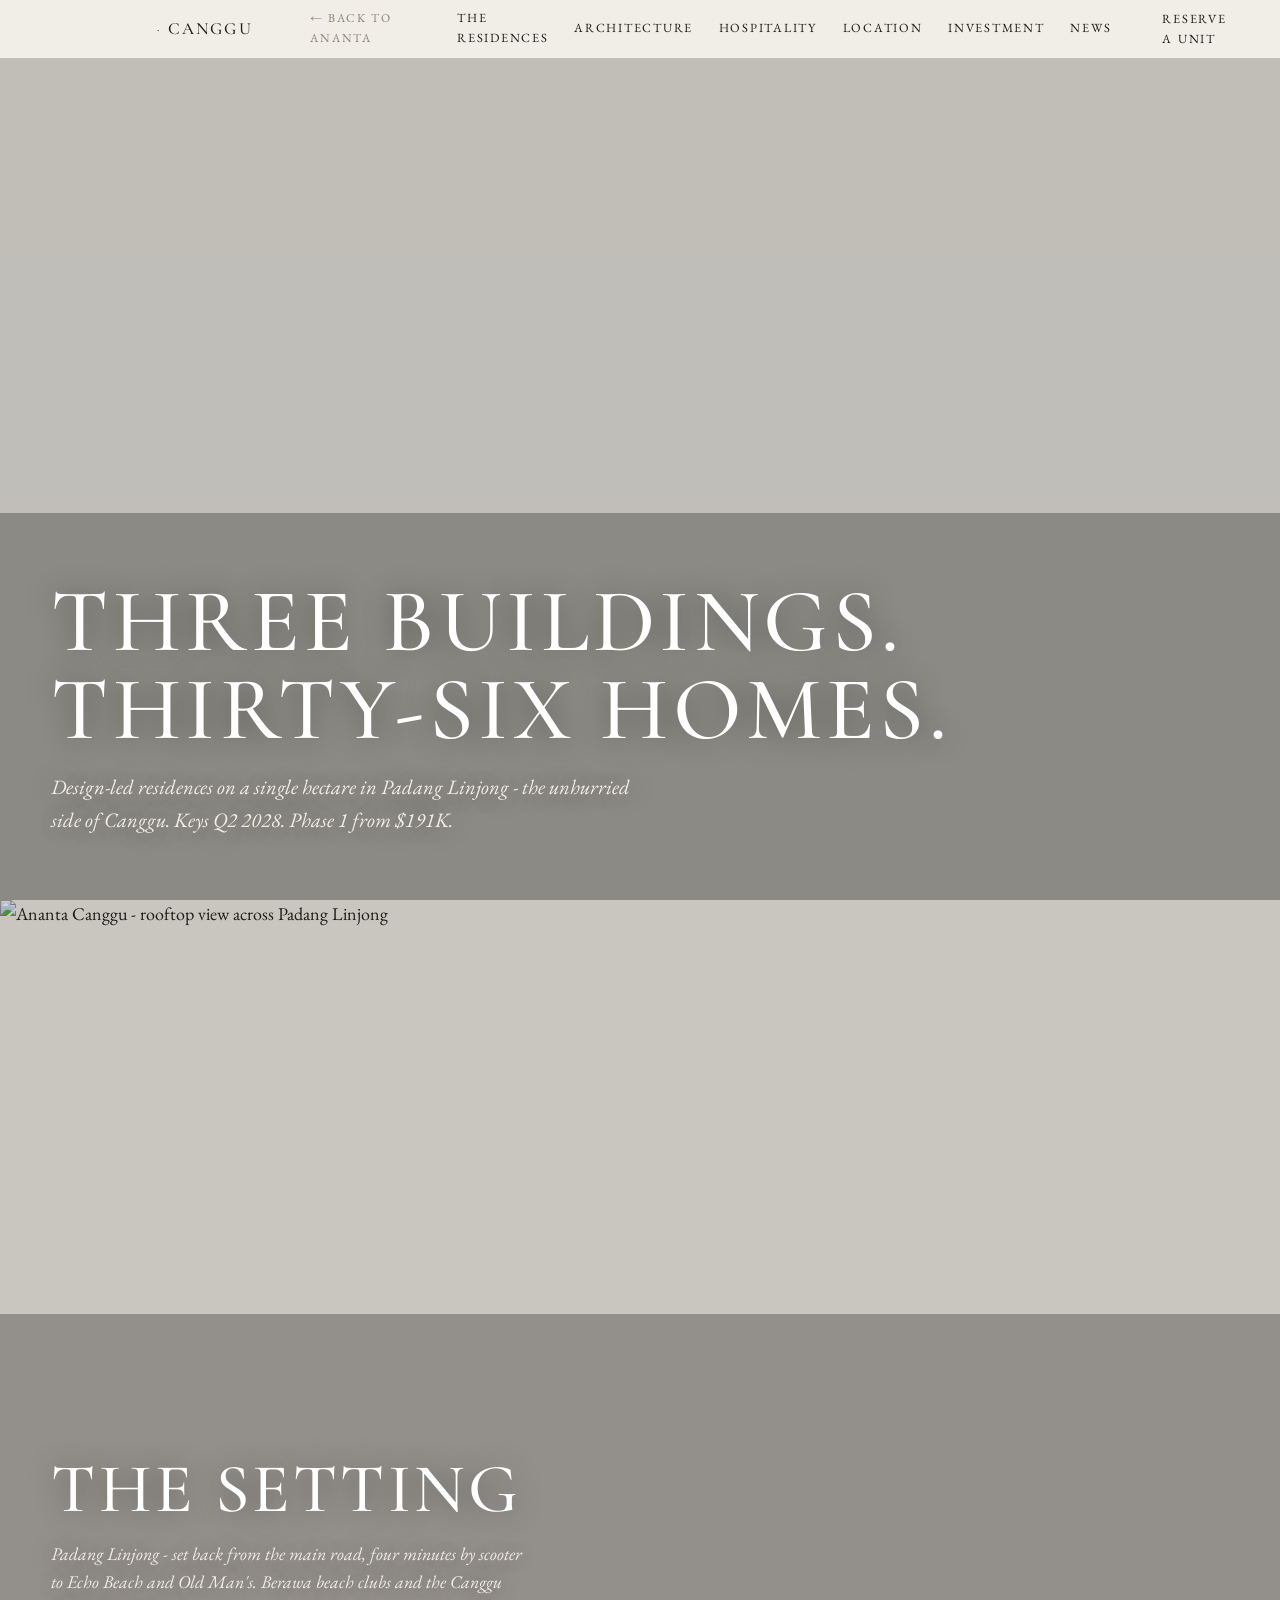
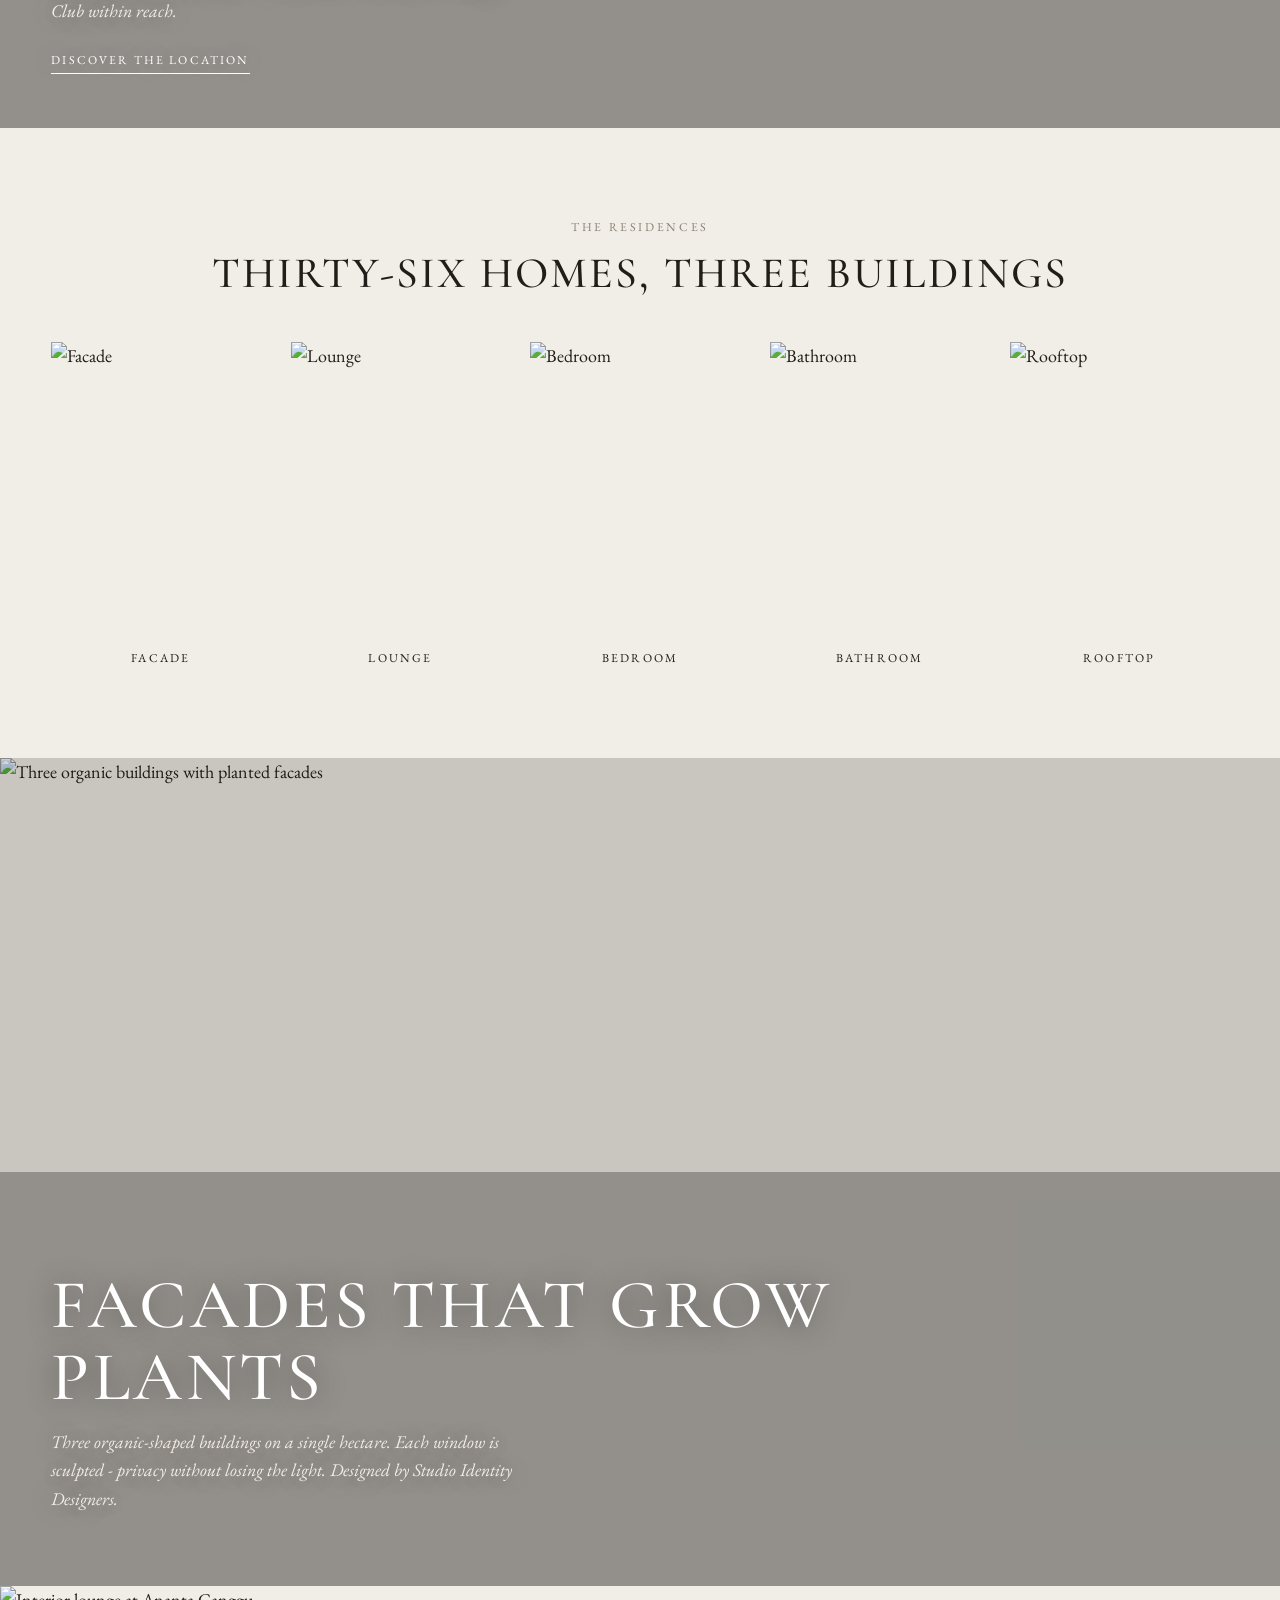
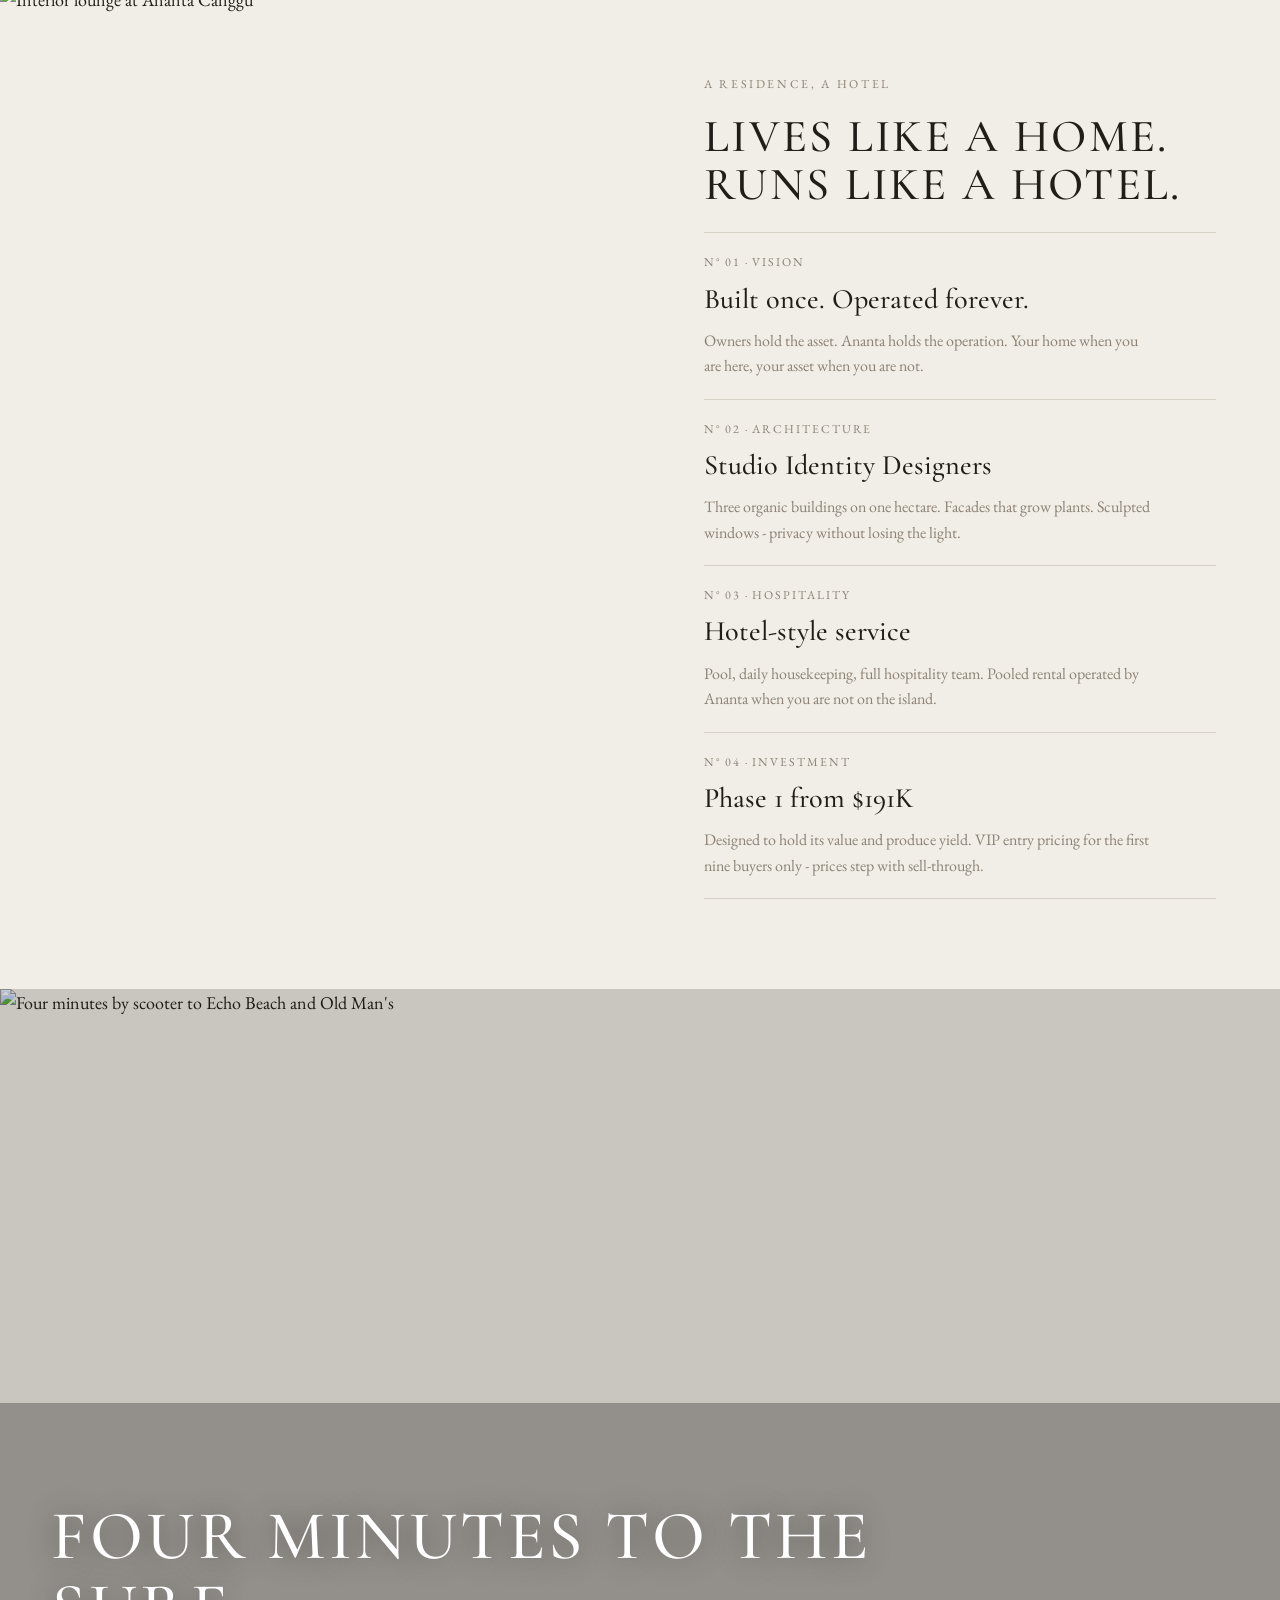
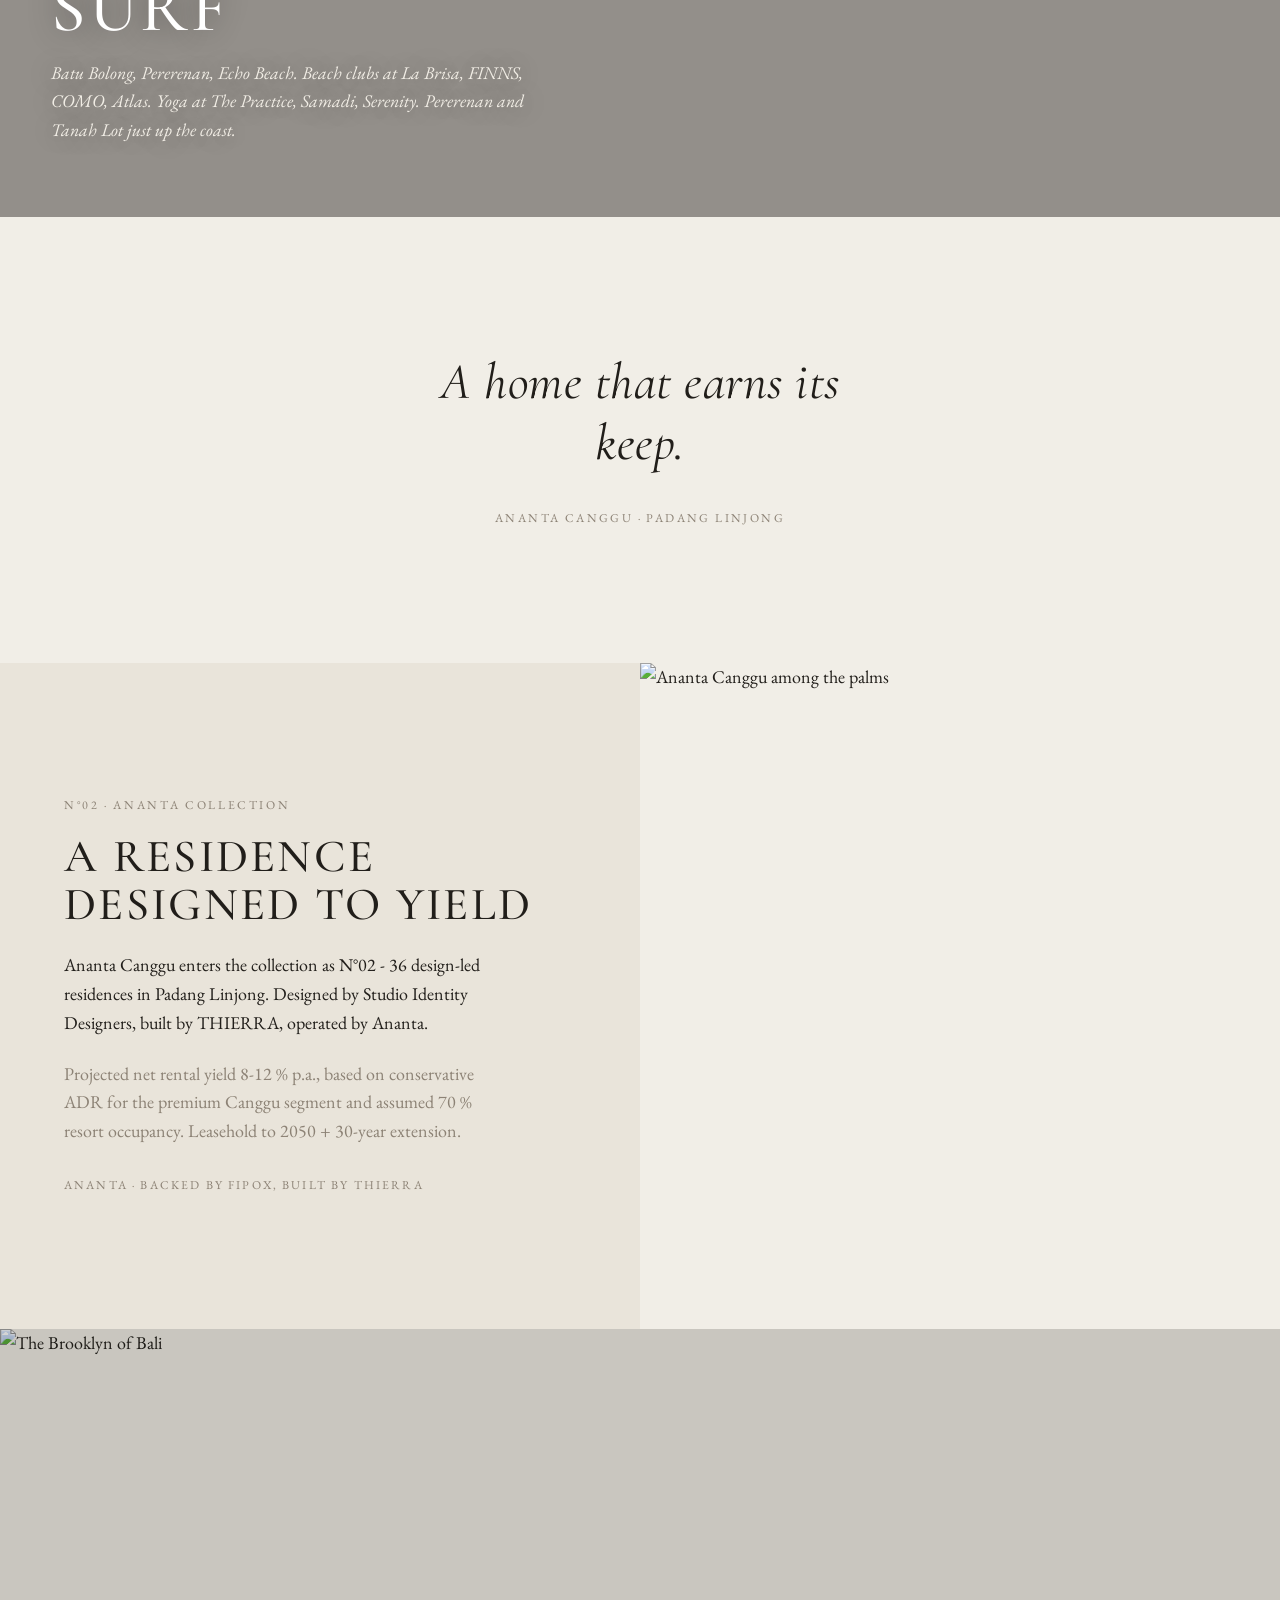
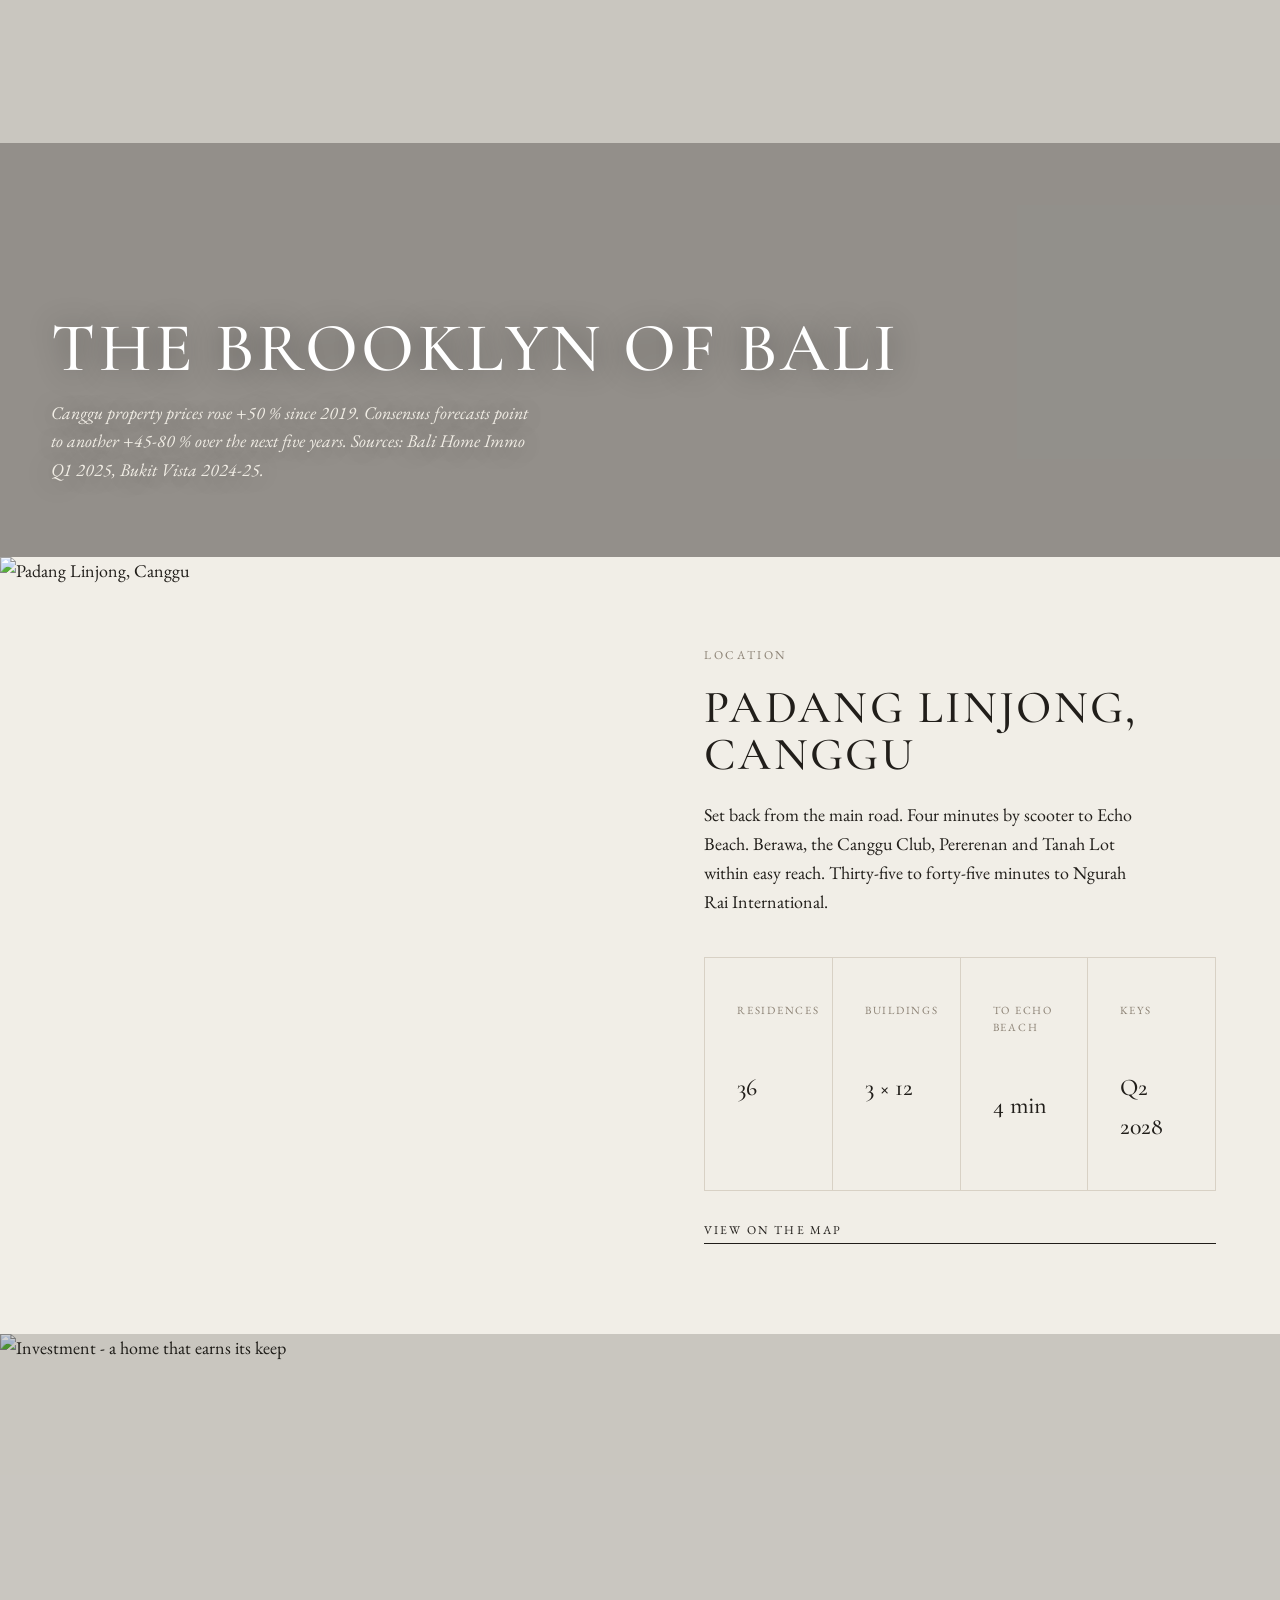
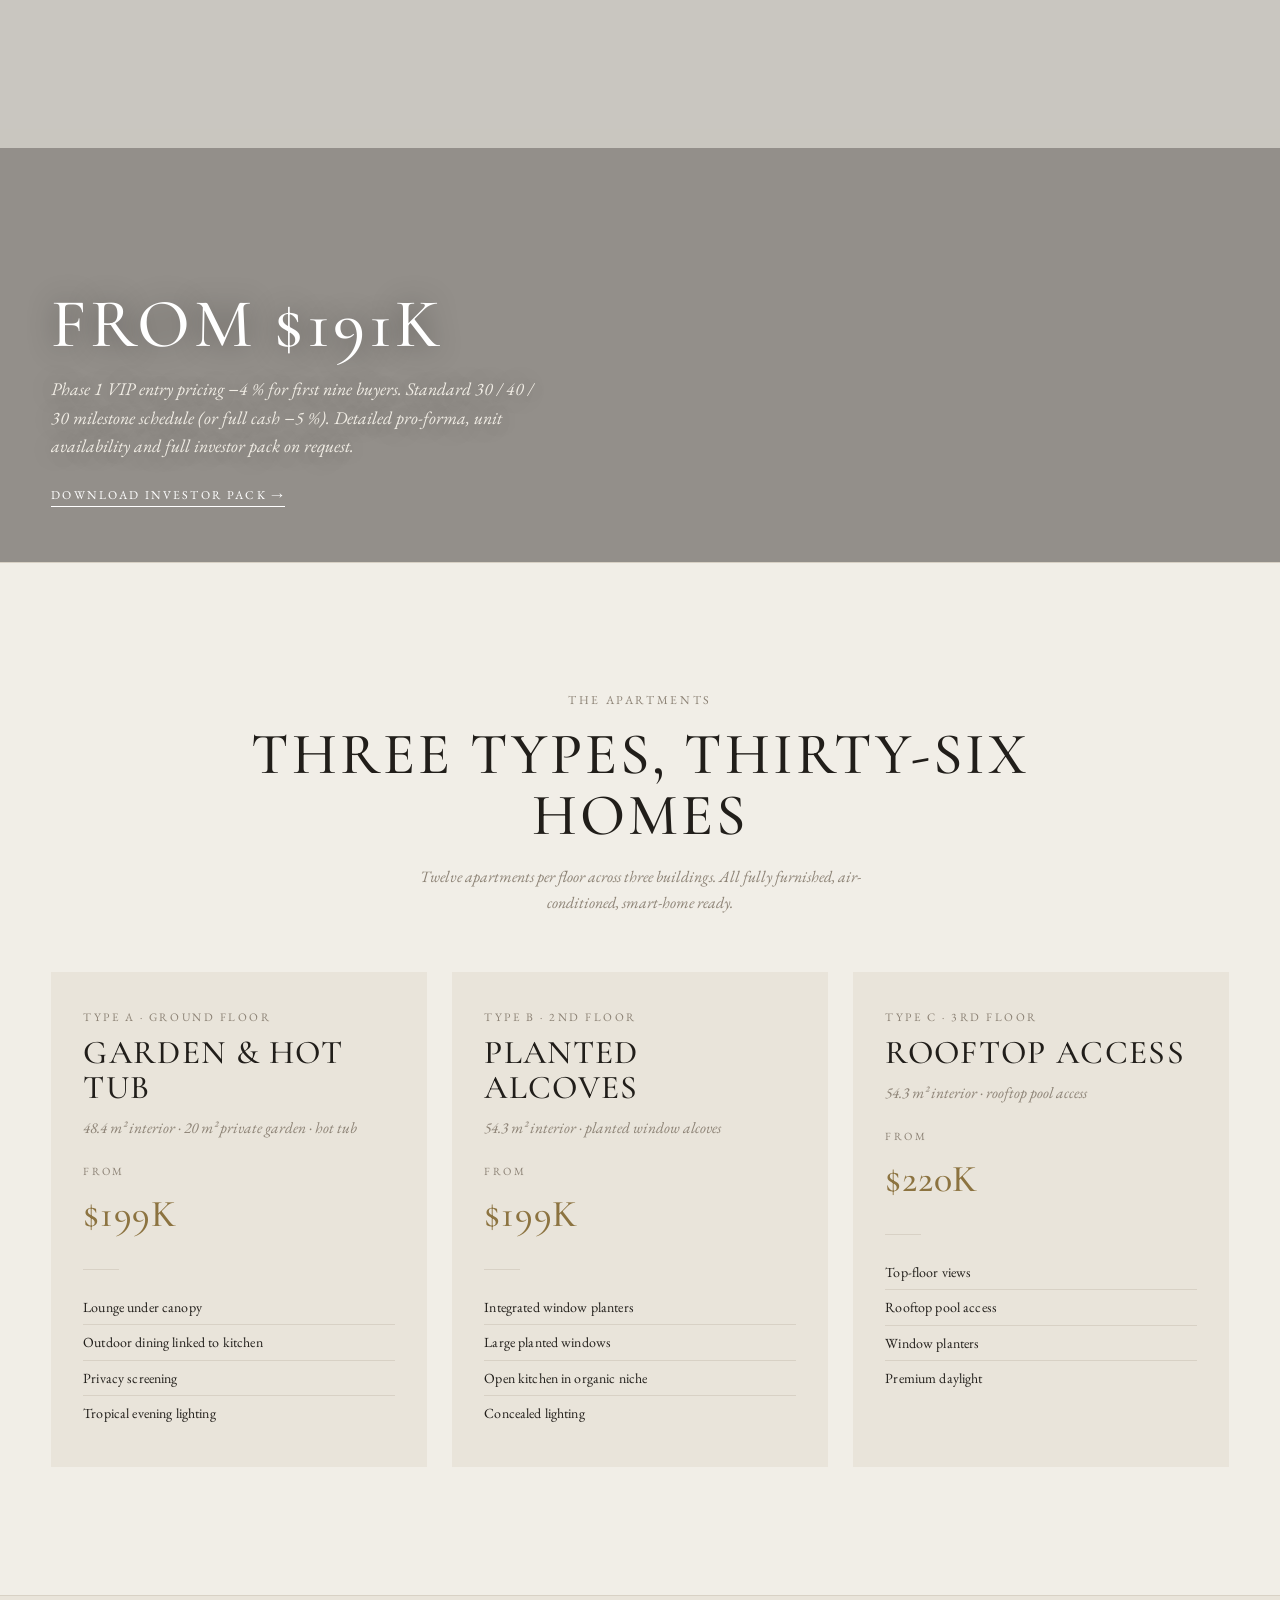
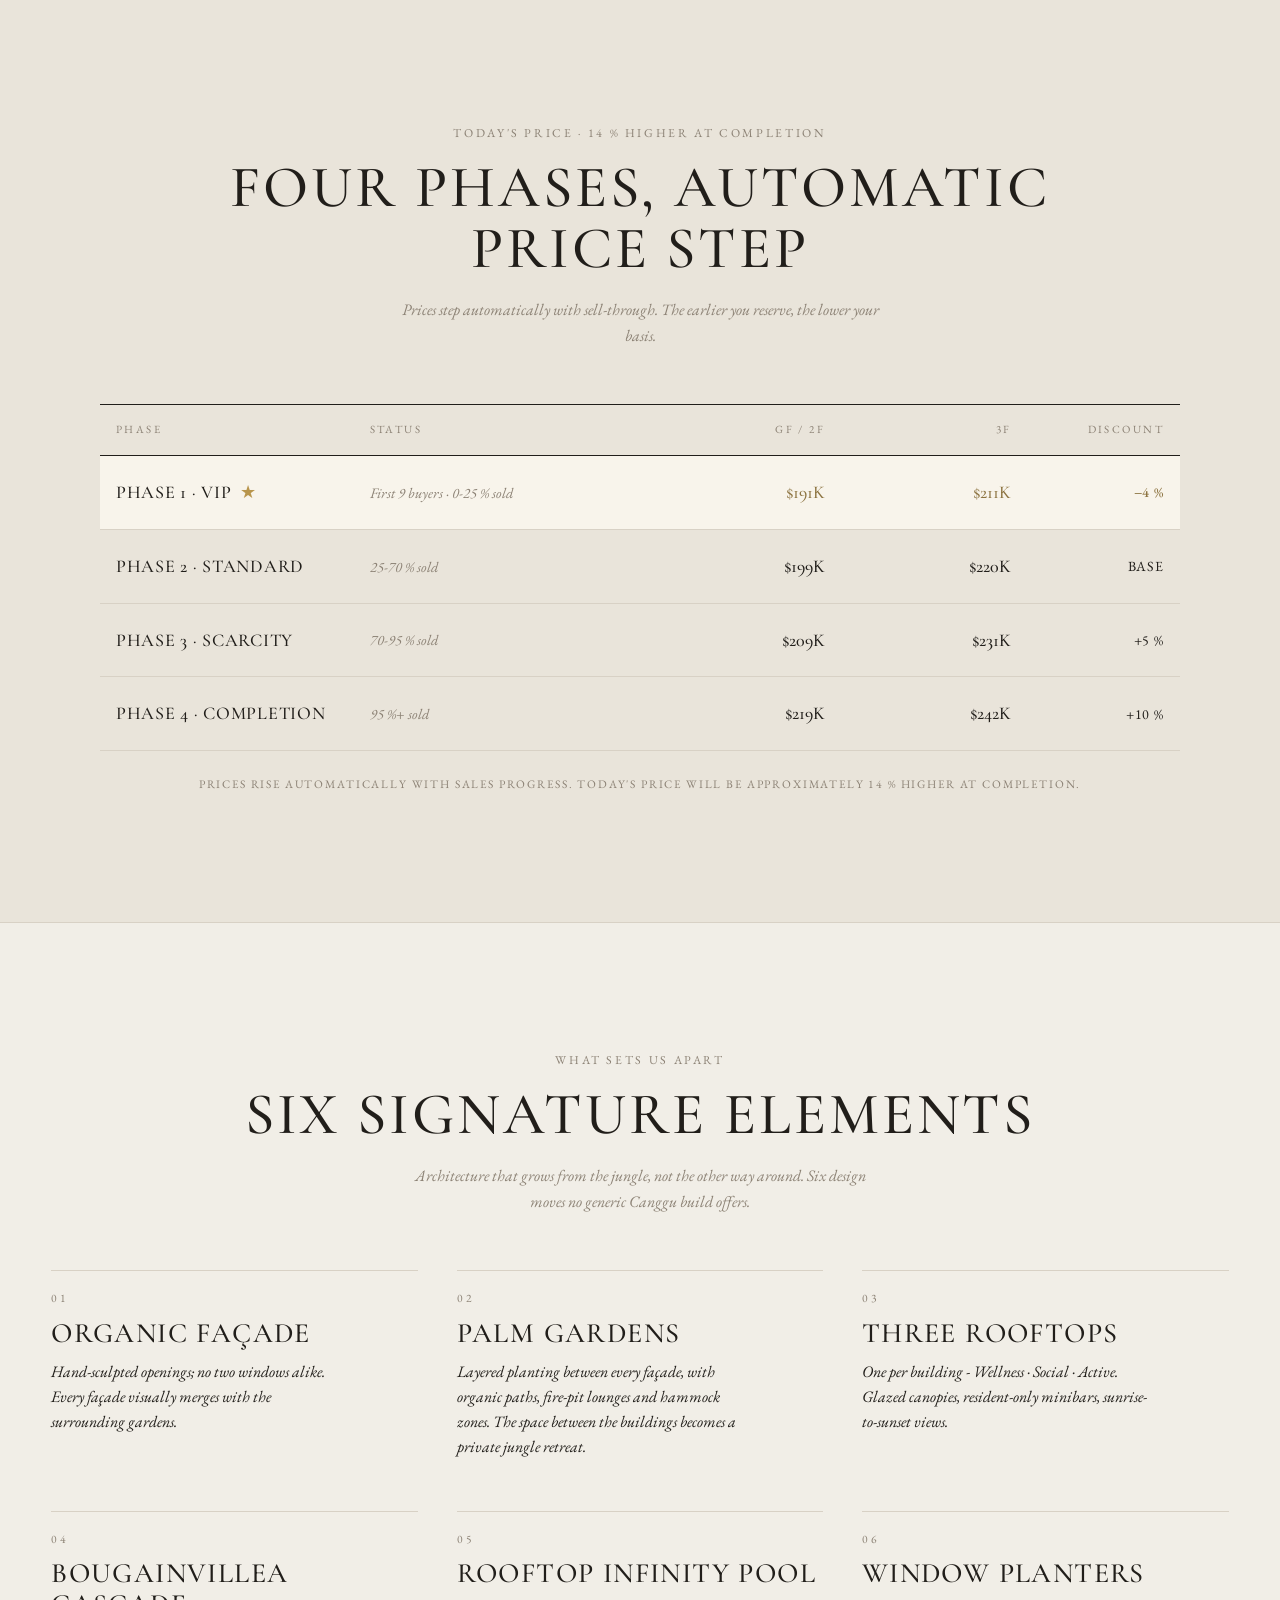
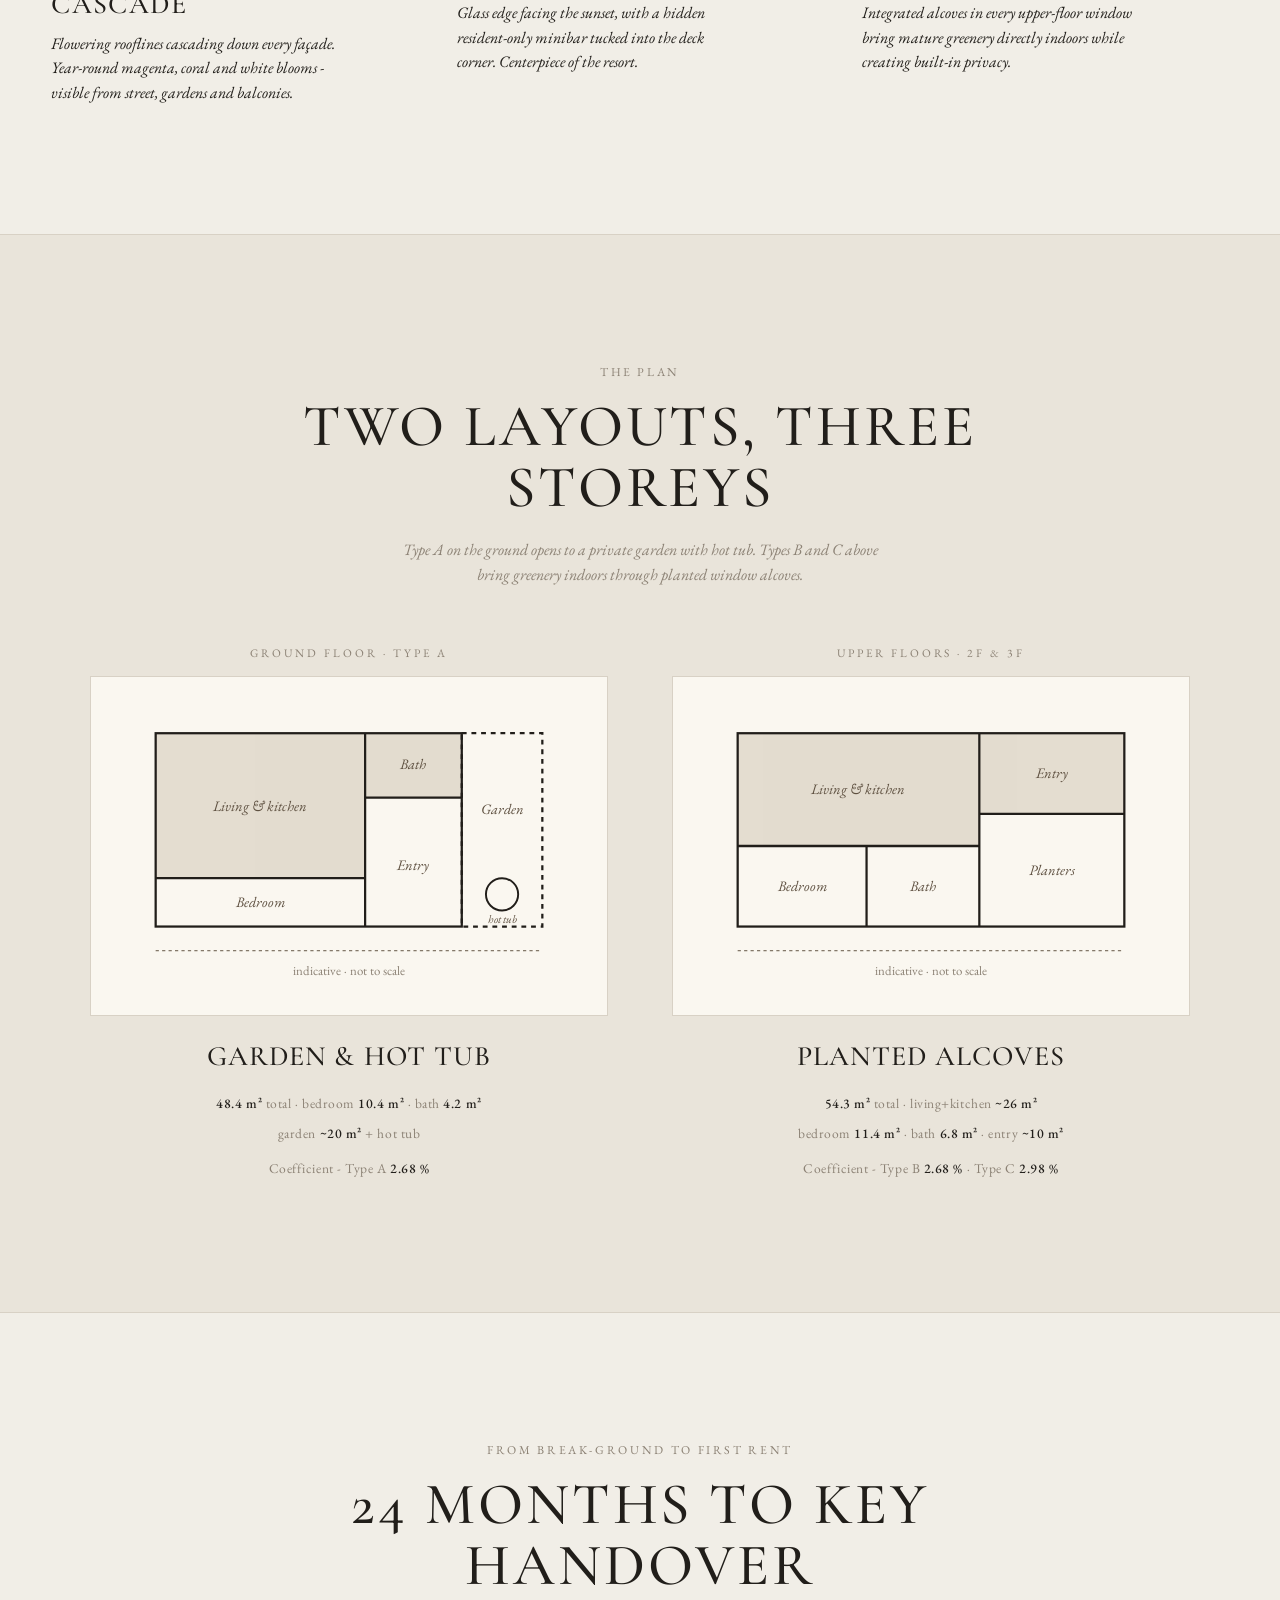
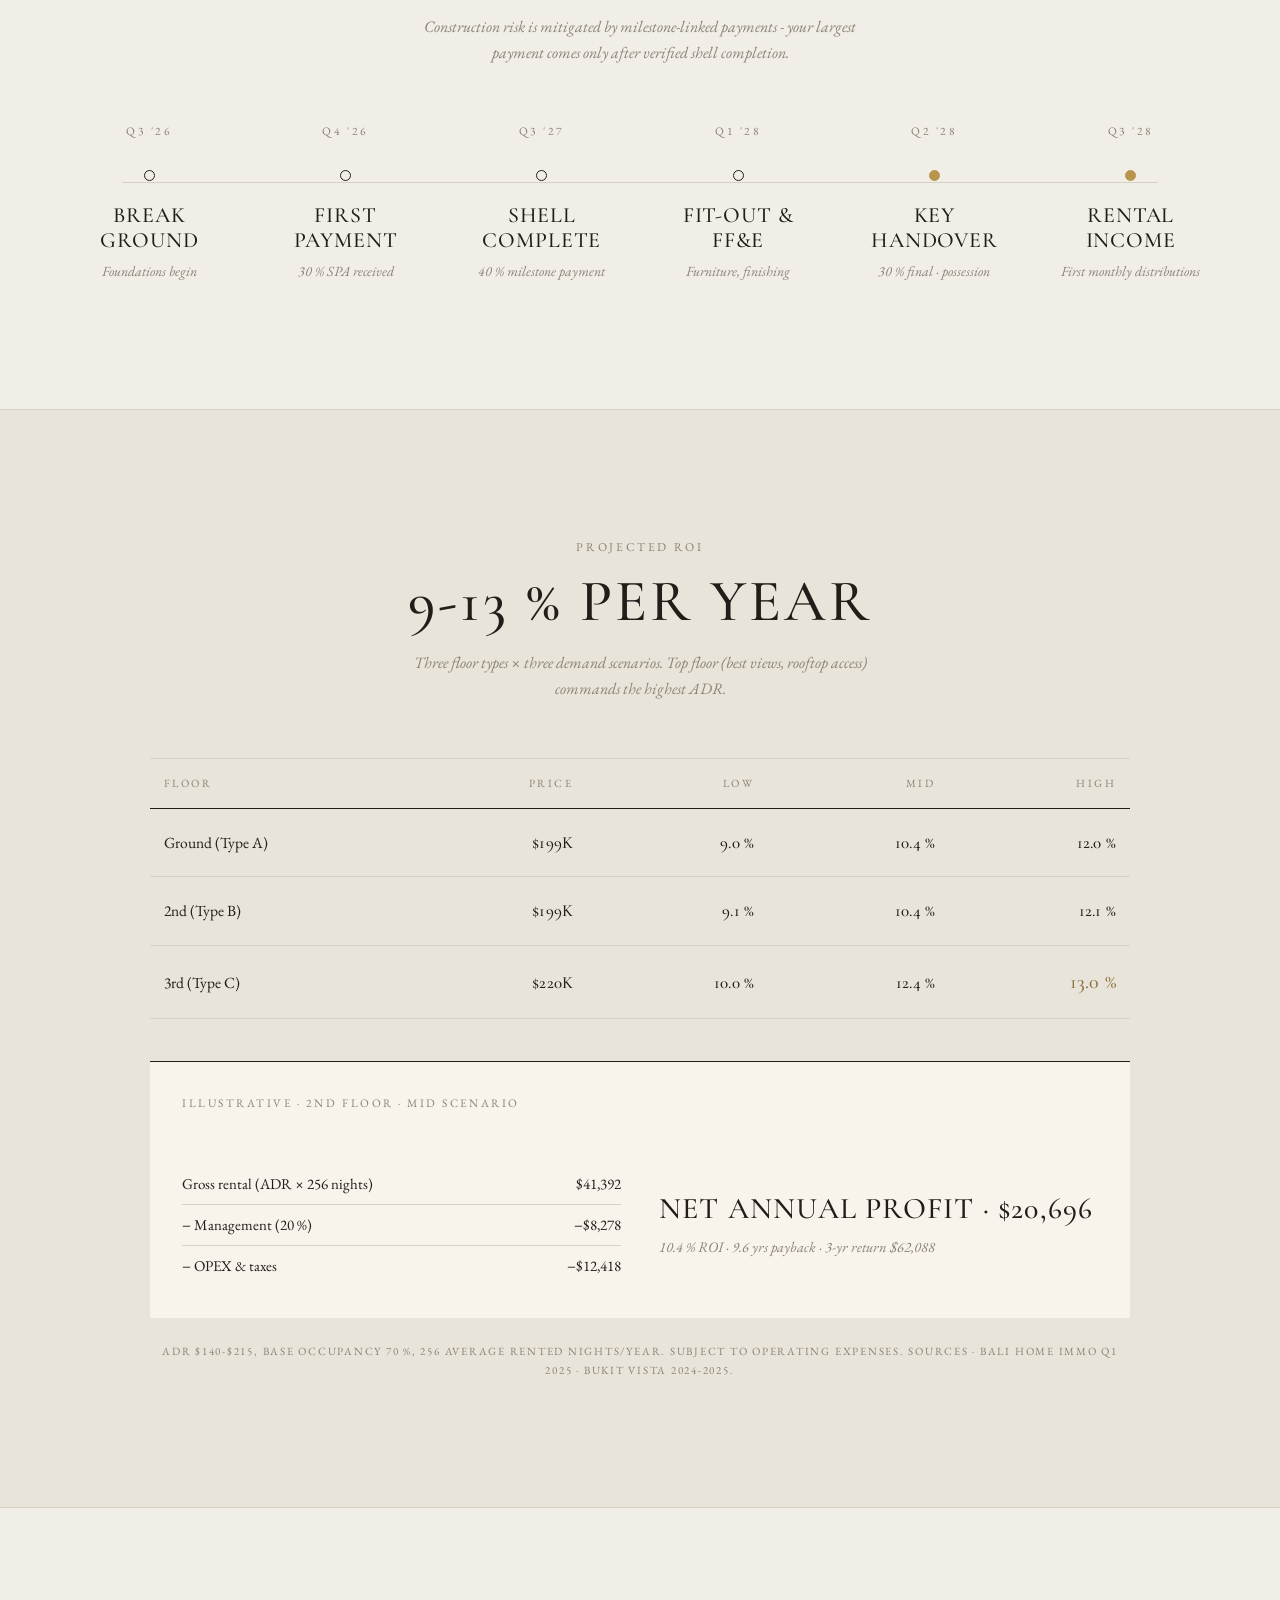
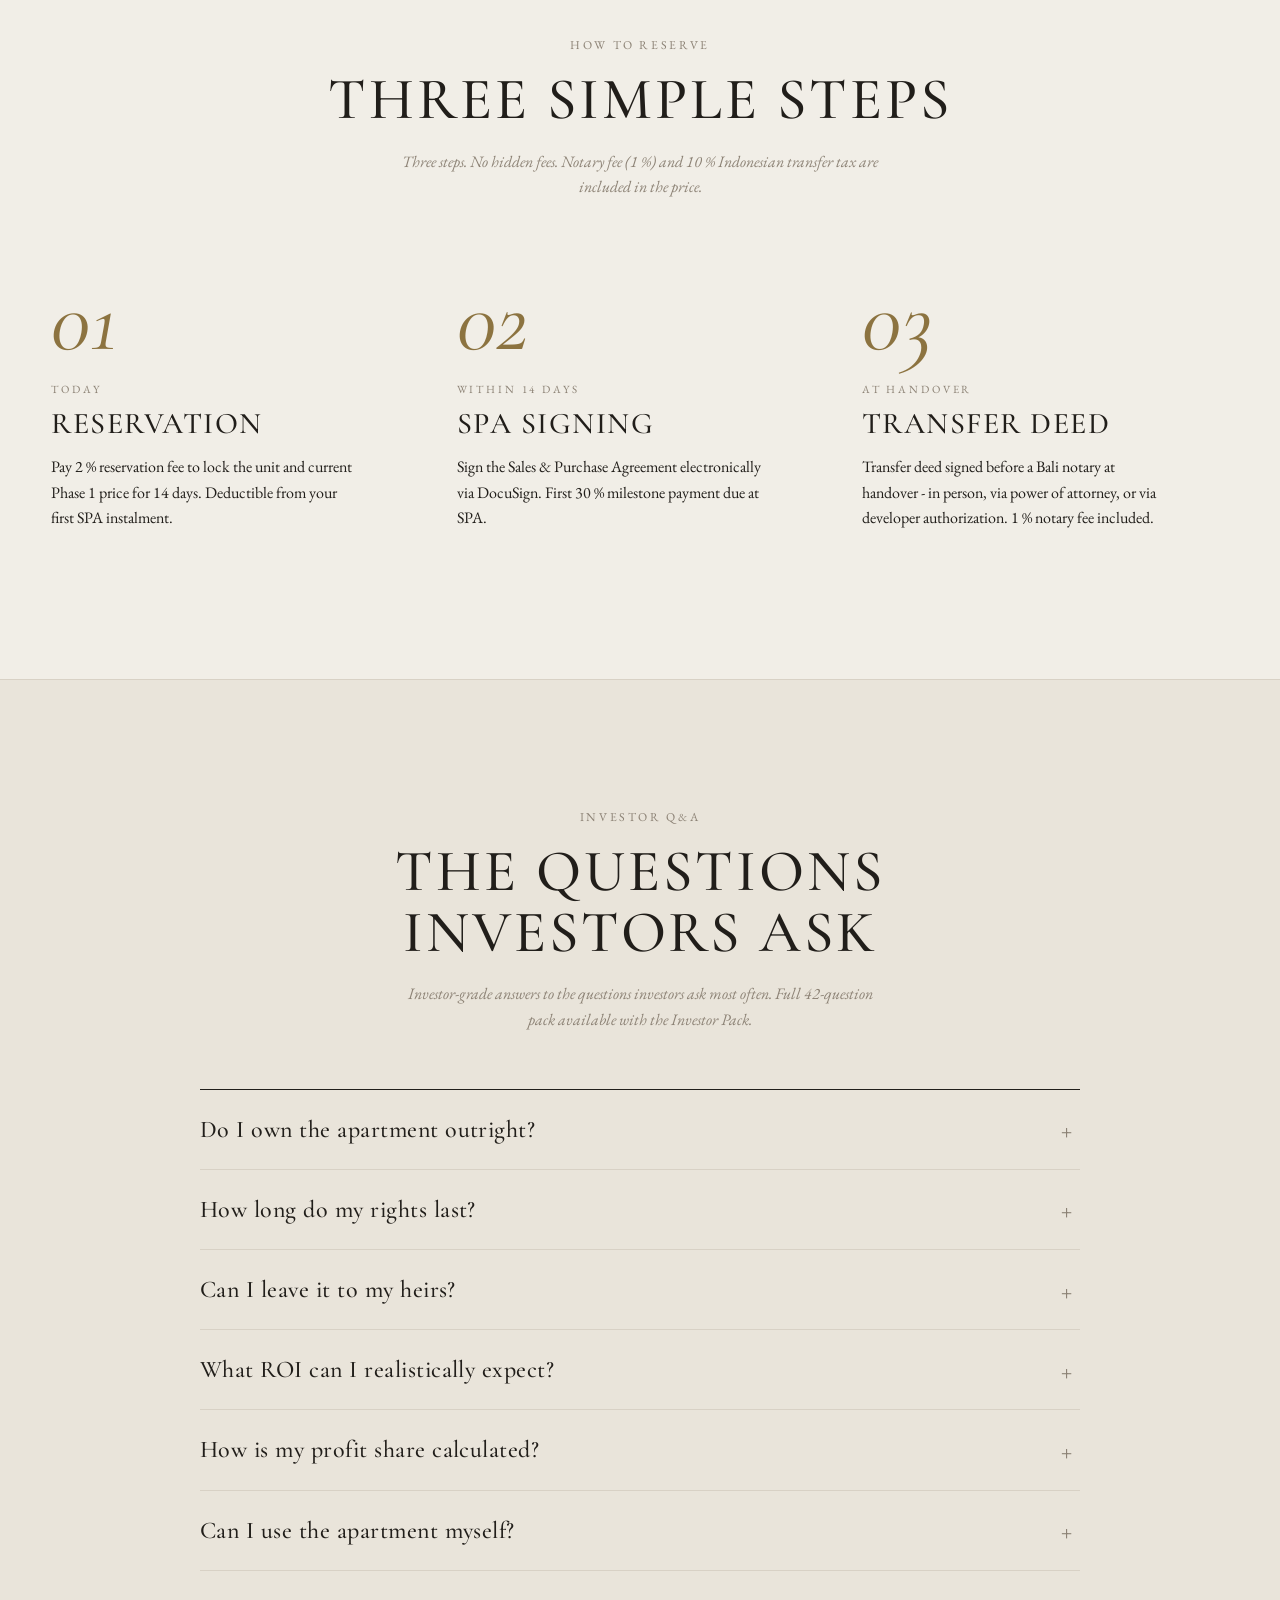
==== apartments/index.html @ 2c950e5c "Privacy policy: /privacy stránka + přepnutí consent odkazu - /privacy/index.html: GDPR čl. 13 privac" ====
<!DOCTYPE html>
<html lang="en">
<head>
<meta charset="UTF-8">
<meta name="robots" content="noindex">
<meta name="viewport" content="width=device-width, initial-scale=1, viewport-fit=cover">
<meta name="theme-color" content="#F1EEE7">
<title>Ananta Canggu - 36 design-led residences in Padang Linjong, Bali</title>
<meta name="description" content="Ananta Canggu. 36 design-led residences on a single hectare in Padang Linjong - the unhurried side of Canggu. Designed by Studio Identity Designers. Built by THIERRA. Operated by Ananta. Keys Q2 2028. Phase 1 from $191K.">
<meta property="og:title" content="Ananta Canggu - 36 design-led residences, Bali">
<meta property="og:description" content="Phase 1 from $191K. Designed by Studio Identity Designers. Built by THIERRA. Operated by Ananta. Keys Q2 2028.">
<meta property="og:image" content="/apartments/og-image.jpg">
<meta property="og:image:width" content="1200">
<meta property="og:image:height" content="630">
<meta name="twitter:card" content="summary_large_image">
<link rel="icon" type="image/png" sizes="32x32" href="/favicon-32.png">
<link rel="icon" type="image/png" sizes="16x16" href="/favicon-16.png">
<link rel="apple-touch-icon" sizes="180x180" href="/apple-touch-icon.png">
<meta property="og:type" content="website">
<link rel="preconnect" href="https://fonts.googleapis.com">
<link rel="preconnect" href="https://fonts.gstatic.com" crossorigin>
<link href="https://fonts.googleapis.com/css2?family=Cormorant+Garamond:ital,wght@0,400;0,500;1,400;1,500&family=EB+Garamond:ital,wght@0,400;0,500;1,400&display=swap" rel="stylesheet">
<style>
:root{
  --cream:#F1EEE7;
  --cream2:#E9E4DA;
  --ink:#211E1A;
  --soft:#8C8275;
  --line:#D8D1C5;
  --serif:'Cormorant Garamond',Georgia,serif;
  --body:'EB Garamond',Georgia,serif;
}
*{margin:0;padding:0;box-sizing:border-box}
html{scroll-behavior:smooth;overflow-x:hidden;max-width:100%}
body{font-family:var(--body);color:var(--ink);background:var(--cream);-webkit-font-smoothing:antialiased;font-size:18px;line-height:1.6;overflow-x:hidden;max-width:100%;width:100%}
img,video,svg{display:block;max-width:100%}
svg{height:auto}
.ed>*,.cgrid>*,.facts>*,.foot>*,.ed .txt>*{min-width:0}
.ed .txt .lead,.list .it p,.scene .cap .lead{overflow-wrap:anywhere}
a{color:inherit;text-decoration:none}
.sr-only{position:absolute;width:1px;height:1px;overflow:hidden;clip:rect(0,0,0,0)}

.eyebrow{font-family:var(--body);font-size:12px;letter-spacing:.22em;text-transform:uppercase;color:var(--soft);font-weight:400}
.slink{display:inline-block;font-size:12px;letter-spacing:.18em;text-transform:uppercase;border-bottom:1px solid currentColor;padding-bottom:3px;transition:opacity .3s}
.slink:hover{opacity:.6}

.stitle{font-family:var(--serif);font-weight:500;line-height:1.04;letter-spacing:.05em;text-transform:uppercase}
.stitle em{font-style:normal;text-transform:uppercase;letter-spacing:.05em}
.stitle .up{text-transform:uppercase}

nav{position:fixed;top:0;left:0;right:0;z-index:50;background:var(--cream);border-bottom:1px solid transparent;
  display:flex;align-items:center;gap:clamp(20px,4vw,52px);padding:0 clamp(18px,3vw,40px);height:58px;transition:border-color .3s}
nav.scrolled{border-bottom-color:var(--line)}
.brand{display:inline-flex;align-items:center;gap:9px;font-family:var(--serif);font-weight:500;font-size:19px;letter-spacing:.16em;text-transform:uppercase;white-space:nowrap}
.brand-seal,.brand-word{display:inline-block;background-color:currentColor;-webkit-mask-repeat:no-repeat;mask-repeat:no-repeat;-webkit-mask-position:center;mask-position:center;-webkit-mask-size:contain;mask-size:contain;mask-mode:alpha}
.brand-seal{-webkit-mask-image:url(/ananta-seal.png);mask-image:url(/ananta-seal.png);width:22px;height:22px;flex:none}
.brand-word{-webkit-mask-image:url(/ananta-wordmark.svg);mask-image:url(/ananta-wordmark.svg);aspect-ratio:782.5 / 153;height:15px;flex:none}
.brand-suffix{font-size:17px;letter-spacing:.12em}
.brand .amp{font-size:12px;letter-spacing:.1em;margin:0 2px;vertical-align:1px}
.navback{font-family:var(--body);font-size:12px;letter-spacing:.16em;text-transform:uppercase;color:var(--soft);margin-right:auto;padding-left:6px}
.navlinks{display:flex;gap:clamp(16px,2vw,30px);align-items:center;flex:1}
.navlinks a{font-family:var(--body);font-size:12.5px;letter-spacing:.14em;text-transform:uppercase;color:var(--ink);padding:4px 0;border-bottom:1px solid transparent;transition:border-color .25s}
.navlinks a:hover{border-bottom-color:var(--ink)}
.navright{display:flex;gap:22px;align-items:center}
.navright a{font-size:12.5px;letter-spacing:.14em;text-transform:uppercase}
.burger{display:none;flex-direction:column;gap:5px;background:none;border:0;cursor:pointer;padding:6px;margin-left:auto}
.burger span{width:24px;height:1.4px;background:var(--ink)}

.mobile-menu{position:fixed;inset:0;background:var(--cream);z-index:60;transform:translateY(-100%);transition:transform .5s cubic-bezier(.7,0,.2,1);
  display:flex;flex-direction:column;justify-content:center;padding:0 32px;gap:4px}
.mobile-menu.open{transform:translateY(0)}
.mobile-menu a{font-family:var(--serif);font-size:34px;padding:10px 0}
.mobile-menu .x{position:absolute;top:18px;right:28px;font-size:12px;letter-spacing:.18em;text-transform:uppercase;cursor:pointer}

.hero{position:relative;margin-top:58px;height:calc(100vh - 58px);min-height:540px;overflow:hidden}
.hero video,.hero .hp{position:absolute;inset:0;width:100%;height:100%;object-fit:cover}
.hero .veil{position:absolute;inset:0;background:rgba(20,18,15,.22)}
.hero .veil-b{position:absolute;left:0;right:0;bottom:0;height:46%;background:rgba(20,18,15,.30)}
.hero-cap{position:absolute;left:clamp(18px,4vw,56px);bottom:clamp(40px,7vh,76px);z-index:3;color:#fff;max-width:1100px;text-shadow:0 1px 30px rgba(0,0,0,.45)}
.hero-cap h1{font-family:var(--serif);font-weight:500;font-size:clamp(44px,7vw,104px);line-height:.98;letter-spacing:.05em;text-transform:uppercase}
.hero-cap h1 em{font-style:normal}
.hero-cap .sub{font-family:var(--body);font-style:italic;font-size:clamp(17px,1.6vw,23px);margin-top:18px;color:#f3efe7;max-width:60ch}

.scene{position:relative;height:92vh;min-height:520px;overflow:hidden}
.scene img,.scene video{position:absolute;inset:0;width:100%;height:100%;object-fit:cover}
.scene .veil{position:absolute;inset:0;background:rgba(20,18,15,.18)}
.scene .veil-b{position:absolute;left:0;right:0;bottom:0;height:50%;background:rgba(20,18,15,.30)}
.scene .cap{position:absolute;left:clamp(18px,4vw,56px);bottom:clamp(36px,6vh,68px);z-index:3;color:#fff;max-width:1000px;text-shadow:0 1px 30px rgba(0,0,0,.45)}
.scene .cap h2{font-size:clamp(34px,5.4vw,76px);color:#fff}
.scene .cap .lead{font-family:var(--body);font-style:italic;font-size:clamp(16px,1.4vw,20px);margin:14px 0 18px;color:#f1ede5;max-width:54ch}
.scene .cap .slink{color:#fff}

.cats{padding:clamp(70px,10vh,120px) clamp(18px,4vw,56px)}
.cats .head{text-align:center;margin-bottom:46px}
.cgrid{display:grid;grid-template-columns:repeat(5,1fr);gap:clamp(12px,1.6vw,22px)}
.cat figure{overflow:hidden;aspect-ratio:3/4;margin-bottom:14px}
.cat img{width:100%;height:100%;object-fit:cover;transition:transform 1.1s cubic-bezier(.2,.7,.2,1)}
.cat:hover img{transform:scale(1.05)}
.cat .clab{text-align:center;font-size:12px;letter-spacing:.18em;text-transform:uppercase;color:var(--ink)}

.ed{display:grid;grid-template-columns:1fr 1fr;align-items:stretch;min-height:74vh}
.ed.rev{direction:rtl}.ed.rev>*{direction:ltr}
.ed figure{overflow:hidden}
.ed figure img{width:100%;height:100%;object-fit:cover;min-height:48vh}
.ed .txt{display:flex;flex-direction:column;justify-content:center;padding:clamp(40px,7vw,110px) clamp(24px,5vw,90px);background:var(--cream)}
.ed .txt.alt{background:var(--cream2)}
.ed .txt h2{font-size:clamp(32px,3.6vw,58px);margin:18px 0 0}
.ed .txt .lead{margin-top:22px;max-width:48ch;color:var(--ink)}
.ed .txt .soft{color:var(--soft)}
.ed .txt .slink{margin-top:30px;color:var(--ink)}
.sigcap{font-size:12px;letter-spacing:.18em;text-transform:uppercase;color:var(--soft);margin-top:12px}

.list{margin-top:24px;border-top:1px solid var(--line)}
.list .it{padding:20px 0;border-bottom:1px solid var(--line)}
.list .it .rn{font-size:12px;letter-spacing:.16em;text-transform:uppercase;color:var(--soft)}
.list .it h3{font-family:var(--serif);font-weight:500;font-size:clamp(22px,2.2vw,30px);margin-top:4px}
.list .it p{color:var(--soft);font-size:16px;margin-top:6px;max-width:56ch}

.quote{padding:clamp(90px,15vh,170px) clamp(24px,6vw,80px);text-align:center}
.quote blockquote{font-family:var(--serif);font-style:italic;font-weight:400;font-size:clamp(28px,4vw,52px);line-height:1.2;max-width:22ch;margin:0 auto;letter-spacing:.01em}
.quote .by{font-size:12px;letter-spacing:.2em;text-transform:uppercase;color:var(--soft);margin-top:34px}

.facts{display:grid;grid-template-columns:repeat(4,1fr);gap:1px;background:var(--line);border:1px solid var(--line);margin-top:40px}
.facts div{background:var(--cream);padding:22px 16px}
.facts .k{font-size:11px;letter-spacing:.16em;text-transform:uppercase;color:var(--soft)}
.facts .v{font-family:var(--serif);font-weight:500;font-size:24px;margin-top:6px}

footer{background:var(--cream2);padding:clamp(70px,10vh,120px) clamp(18px,4vw,56px) 40px}
.foot{display:grid;grid-template-columns:1.3fr 1fr 1fr;gap:50px;max-width:1280px;margin:0 auto;align-items:start}
.foot h4{font-size:12px;letter-spacing:.2em;text-transform:uppercase;color:var(--soft);margin-bottom:18px;font-weight:400}
.foot .join h3{font-family:var(--serif);font-weight:400;font-size:clamp(28px,3vw,42px);margin-bottom:18px}
.foot .join p{color:var(--soft);max-width:42ch;margin-bottom:22px}
.foot a,.foot p.ln{display:block;font-size:16px;padding:5px 0;color:var(--ink)}
.foot a:hover{color:var(--soft)}
.footbar{max-width:1280px;margin:48px auto 0;padding-top:22px;border-top:1px solid var(--line);display:flex;justify-content:space-between;flex-wrap:wrap;gap:10px;
  font-size:11px;letter-spacing:.16em;text-transform:uppercase;color:var(--soft)}
.footbar-right{display:inline-flex;align-items:center;gap:12px}
.social-ig{display:inline-flex;align-items:center;justify-content:center;color:inherit;opacity:.8;transition:opacity .25s}
.social-ig:hover{opacity:1}
.social-ig svg{display:block}
.cta{display:inline-block;font-size:12px;letter-spacing:.18em;text-transform:uppercase;border:1px solid var(--ink);padding:14px 22px;margin-top:8px;cursor:pointer;background:none;font-family:var(--body)}
.cta:hover{background:var(--ink);color:var(--cream)}

.reveal{opacity:0;transform:translateY(22px);transition:opacity 1.1s ease,transform 1.1s cubic-bezier(.2,.7,.2,1)}
.reveal.in{opacity:1;transform:none}
@media (max-width: 768px){ .reveal{opacity:1; transform:none;} }

@media (max-width:1100px){
  .cgrid{grid-template-columns:repeat(3,1fr)}
  .ed{grid-template-columns:1fr}
  .ed.rev{direction:ltr}
  .ed figure img{min-height:60vh}
  .foot{grid-template-columns:1fr 1fr}
}
@media (max-width:768px){
  .navlinks,.navright{display:none}
  .navback{display:none}
  .burger{display:flex}
  nav{height:52px;gap:0}
  .brand{font-size:16px;letter-spacing:.12em}
  .hero{margin-top:52px;height:calc(100vh - 52px);height:calc(100svh - 52px);min-height:480px}
  .hero-cap{left:20px;right:20px;bottom:34px}
  .hero-cap h1{font-size:38px;line-height:1.0}
  .hero-cap .sub{font-size:16px;margin-top:14px}
  .scene{height:82vh;height:82svh;min-height:440px}
  .scene .cap{left:20px;right:20px;bottom:30px}
  .scene .cap h2{font-size:34px}
  .scene .cap .lead{font-size:16px;max-width:none}
  .ed{min-height:0}
  .ed figure img{min-height:56vw;max-height:62vh}
  .ed .txt{padding:44px 22px}
  .ed .txt h2{font-size:30px}
  .cats{padding:60px 20px}
  .cgrid{grid-template-columns:repeat(2,1fr);gap:16px 14px}
  .cat:last-child{grid-column:1 / -1}
  .cat:last-child figure{aspect-ratio:16/10}
  .quote{padding:80px 26px}
  .facts{grid-template-columns:1fr 1fr}
  .foot{grid-template-columns:1fr;gap:34px}
  footer{padding:64px 22px calc(36px + env(safe-area-inset-bottom))}
}
@media (prefers-reduced-motion: reduce){ .reveal{opacity:1;transform:none} html{scroll-behavior:auto} }

/* MODAL - Investor pack */
.modal{position:fixed;inset:0;background:rgba(20,18,15,.65);z-index:200;display:none;align-items:center;justify-content:center;padding:20px;backdrop-filter:blur(4px)}
.modal.open{display:flex}
.modal__box{background:var(--cream);max-width:560px;width:100%;padding:46px 38px;position:relative;max-height:90vh;overflow-y:auto}
.modal__x{position:absolute;top:14px;right:18px;background:none;border:0;cursor:pointer;font-size:11px;letter-spacing:.18em;text-transform:uppercase;color:var(--soft)}
.modal h3{font-family:var(--serif);font-weight:500;font-size:34px;letter-spacing:.04em;text-transform:uppercase;margin-bottom:6px}
.modal .lead{color:var(--soft);font-size:15px;margin-bottom:24px}
.modal label{display:block;font-size:11px;letter-spacing:.18em;text-transform:uppercase;color:var(--soft);margin:14px 0 4px}
.modal input,.modal select{width:100%;padding:10px 0;background:none;border:0;border-bottom:1px solid var(--line);font-family:var(--body);font-size:16px;color:var(--ink);outline:none}
.modal input:focus,.modal select:focus{border-bottom-color:var(--ink)}
.modal__check{display:flex;align-items:flex-start;gap:10px;margin-top:18px;font-size:13px;color:var(--soft);cursor:pointer}
.modal__check input{width:auto;margin-top:5px;flex-shrink:0}
.modal__send{margin-top:24px;width:100%;background:var(--ink);color:var(--cream);border:0;padding:14px;font-family:var(--body);font-size:12px;letter-spacing:.18em;text-transform:uppercase;cursor:pointer}
.modal__send:hover{background:#000}
.modal__success{text-align:center}
.modal__success p{font-size:48px;color:#8b9779;margin-bottom:10px}
@media(max-width:560px){.modal__box{padding:36px 26px}.modal h3{font-size:28px}}
.modal__check span{flex:1;text-transform:none;letter-spacing:normal;line-height:1.5}
.modal__check em{font-style:normal;opacity:.55;font-size:11px;letter-spacing:.04em}
.modal__check a{color:var(--ink);text-decoration:underline}
.modal__error{margin-top:14px;color:#a23b3b;font-size:13px;line-height:1.45}
.hp-field{position:absolute!important;left:-9999px!important;width:1px;height:1px;opacity:0;pointer-events:none}
.cf-turnstile-target{margin-top:18px;min-height:65px}

/* ===== New blocks C1-C9 ===== */
.blk-head{text-align:center;max-width:820px;margin:0 auto 56px}
.blk-head h2{font-size:clamp(34px,4.6vw,62px);margin-top:14px}
.blk-head .lead{font-style:italic;color:var(--soft);margin-top:18px;font-size:16px;max-width:60ch;margin-left:auto;margin-right:auto}

/* C1 - Unit types */
.unit-block{padding:clamp(80px,10vw,140px) clamp(18px,4vw,56px);background:var(--cream);border-top:1px solid var(--line)}
.unit-grid{display:grid;grid-template-columns:1fr 1fr 1fr;gap:clamp(18px,2vw,28px);max-width:1240px;margin:0 auto}
.unit-card{background:var(--cream2);padding:36px 32px;display:flex;flex-direction:column}
.unit-card__lab{font-family:var(--body);font-size:11.5px;letter-spacing:.22em;text-transform:uppercase;color:var(--soft)}
.unit-card__name{font-family:var(--serif);font-weight:500;font-size:clamp(26px,2.6vw,34px);letter-spacing:.04em;text-transform:uppercase;margin-top:10px;line-height:1.05}
.unit-card__size{font-family:var(--body);font-style:italic;color:var(--soft);margin-top:10px;font-size:15.5px}
.unit-card__price{font-family:var(--serif);font-weight:500;font-size:clamp(28px,3vw,38px);color:#8C7340;letter-spacing:.02em;margin-top:22px}
.unit-card__price small{font-family:var(--body);font-size:11px;letter-spacing:.22em;text-transform:uppercase;color:var(--soft);display:block;font-weight:400;margin-bottom:4px}
.unit-card__div{width:36px;height:1px;background:var(--line);margin:24px 0 20px}
.unit-card__feats{list-style:none;padding:0;margin:0}
.unit-card__feats li{font-family:var(--body);font-size:14px;color:var(--ink);padding:6px 0;border-bottom:1px solid var(--line);letter-spacing:.01em}
.unit-card__feats li:last-child{border-bottom:0}

/* C2 - Phase pricing */
.phase-block{padding:clamp(80px,10vw,140px) clamp(18px,4vw,56px);background:var(--cream2);border-top:1px solid var(--line)}
.phase-table{max-width:1080px;margin:0 auto;border-top:1px solid var(--ink)}
.phase-row{display:grid;grid-template-columns:1.4fr 1.6fr 1fr 1fr .8fr;gap:18px;padding:22px 16px;border-bottom:1px solid var(--line);align-items:center}
.phase-row.is-head{padding:16px 16px;border-bottom-color:var(--ink)}
.phase-row.is-head .h{font-family:var(--body);font-size:11px;letter-spacing:.22em;text-transform:uppercase;color:var(--soft)}
.phase-row.is-vip{background:#F8F4EB}
.phase-row .phase{font-family:var(--serif);font-weight:500;font-size:18px;letter-spacing:.04em;text-transform:uppercase;color:var(--ink)}
.phase-row .phase .star{color:#B8954C;margin-left:4px}
.phase-row .status{font-family:var(--body);font-style:italic;color:var(--soft);font-size:14.5px}
.phase-row .price{font-family:var(--serif);font-weight:500;font-size:18px;color:var(--ink);text-align:right}
.phase-row .price.strong{color:#8C7340}
.phase-row .disc{font-family:var(--body);font-size:14px;letter-spacing:.06em;color:var(--ink);text-align:right;text-transform:uppercase}
.phase-row .disc.strong{color:#8C7340;font-weight:500}
.phase-cap{max-width:1080px;margin:24px auto 0;font-family:var(--body);font-size:11.5px;letter-spacing:.16em;text-transform:uppercase;color:var(--soft);text-align:center}

/* C3 - Signature 6 */
.sig-block{padding:clamp(80px,10vw,140px) clamp(18px,4vw,56px);background:var(--cream);border-top:1px solid var(--line)}
.sig-grid{display:grid;grid-template-columns:repeat(3,1fr);gap:clamp(36px,4vw,56px) clamp(28px,3vw,48px);max-width:1280px;margin:0 auto}
.sig-cell{padding-top:18px;border-top:1px solid var(--line)}
.sig-cell .n{font-family:var(--body);font-size:11.5px;letter-spacing:.26em;text-transform:uppercase;color:var(--soft)}
.sig-cell h3{font-family:var(--serif);font-weight:500;font-size:clamp(22px,2.2vw,28px);letter-spacing:.05em;text-transform:uppercase;margin-top:10px;line-height:1.1}
.sig-cell p{font-family:var(--body);font-style:italic;color:var(--ink);margin-top:12px;font-size:16px;line-height:1.55;max-width:36ch}

/* C4 - Floor plans */
.tpl-block{padding:clamp(80px,10vw,140px) clamp(18px,4vw,56px);background:var(--cream2);border-top:1px solid var(--line)}
.tpl-grid{display:grid;grid-template-columns:1fr 1fr;gap:clamp(40px,5vw,80px);max-width:1100px;margin:0 auto;align-items:start}
.tpl-card{text-align:center}
.tpl-card__floor{font-family:var(--body);font-size:11.5px;letter-spacing:.26em;text-transform:uppercase;color:var(--soft);margin-bottom:14px}
.tpl-card__svg{width:100%;height:auto;max-height:340px;background:#FAF7F0;border:1px solid var(--line);padding:24px}
.tpl-card__title{font-family:var(--serif);font-weight:500;font-size:clamp(22px,2.4vw,28px);margin-top:18px;letter-spacing:.04em;text-transform:uppercase;color:var(--ink)}
.tpl-card__meta{font-family:var(--body);font-size:13.5px;color:var(--soft);margin-top:10px;letter-spacing:.04em}
.tpl-card__meta strong{color:var(--ink);font-weight:500}
.tpl-card__meta span{display:block;padding:4px 0}

/* C5 - Timeline */
.tim-block{padding:clamp(80px,10vw,140px) clamp(18px,4vw,56px);background:var(--cream);border-top:1px solid var(--line)}
.tim-bar{display:grid;grid-template-columns:repeat(6,1fr);gap:0;max-width:1240px;margin:0 auto;position:relative}
.tim-bar::before{content:"";position:absolute;left:6%;right:6%;top:60px;height:1px;background:var(--line)}
.tim-step{position:relative;padding:0 14px;text-align:center}
.tim-step .q{font-family:var(--body);font-size:11.5px;letter-spacing:.22em;text-transform:uppercase;color:var(--soft);height:34px;display:block}
.tim-step .dot{width:11px;height:11px;border-radius:50%;background:var(--cream);border:1.4px solid var(--ink);margin:14px auto 22px;position:relative;z-index:2}
.tim-step.is-key .dot{background:#B8954C;border-color:#B8954C}
.tim-step h3{font-family:var(--serif);font-weight:500;font-size:clamp(18px,1.7vw,22px);letter-spacing:.04em;text-transform:uppercase;line-height:1.15}
.tim-step p{font-family:var(--body);font-style:italic;color:var(--soft);font-size:14px;margin-top:8px;line-height:1.45}

/* C6 - ROI table */
.roi-block{padding:clamp(80px,10vw,140px) clamp(18px,4vw,56px);background:var(--cream2);border-top:1px solid var(--line);text-align:center}
.roi-table{max-width:980px;margin:0 auto;border-top:1px solid var(--line);text-align:left}
.roi-row{display:grid;grid-template-columns:1.4fr 1fr 1fr 1fr 1fr;gap:18px;padding:20px 14px;border-bottom:1px solid var(--line);align-items:baseline}
.roi-row.is-head{border-bottom-color:var(--ink);padding:16px 14px}
.roi-row.is-head .h{font-family:var(--body);font-size:11px;letter-spacing:.22em;text-transform:uppercase;color:var(--soft);text-align:right}
.roi-row.is-head .h:first-child{text-align:left}
.roi-row .k{font-family:var(--body);font-size:15.5px;color:var(--ink)}
.roi-row .v{font-family:var(--serif);font-weight:500;font-size:17px;color:var(--ink);text-align:right;letter-spacing:.01em}
.roi-row .v.hi{color:#8C7340;font-size:20px}
.roi-fact{max-width:980px;margin:42px auto 0;display:grid;grid-template-columns:1fr 1fr;gap:38px;text-align:left;background:#F8F4EB;padding:32px;border-top:1px solid var(--ink)}
.roi-fact h4{font-family:var(--body);font-size:11.5px;letter-spacing:.22em;text-transform:uppercase;color:var(--soft);font-weight:400;margin-bottom:14px;grid-column:1 / -1}
.roi-fact .li{display:flex;justify-content:space-between;gap:14px;padding:8px 0;border-bottom:1px solid var(--line);font-family:var(--body);font-size:15px;color:var(--ink)}
.roi-fact .li:last-child{border-bottom:0}
.roi-fact .net{display:flex;flex-direction:column;justify-content:center}
.roi-fact .net .big{font-family:var(--serif);font-weight:500;font-size:clamp(24px,2.4vw,30px);color:var(--ink);text-transform:uppercase;letter-spacing:.04em;line-height:1.2}
.roi-fact .net .sub{font-family:var(--body);font-style:italic;color:var(--soft);margin-top:8px;font-size:14.5px}
.roi-cap{max-width:980px;margin:24px auto 0;font-family:var(--body);font-size:11px;letter-spacing:.16em;text-transform:uppercase;color:var(--soft);text-align:center;line-height:1.7}

/* C8 - Steps */
.steps-block{padding:clamp(80px,10vw,140px) clamp(18px,4vw,56px);background:var(--cream);border-top:1px solid var(--line)}
.steps-grid{display:grid;grid-template-columns:repeat(3,1fr);gap:clamp(28px,3vw,48px);max-width:1180px;margin:0 auto}
.step{padding:20px 0}
.step .num{font-family:var(--serif);font-style:italic;font-weight:400;font-size:clamp(64px,7vw,96px);color:#8C7340;line-height:1;letter-spacing:.01em}
.step .when{font-family:var(--body);font-size:11px;letter-spacing:.26em;text-transform:uppercase;color:var(--soft);margin-top:16px;display:block}
.step h3{font-family:var(--serif);font-weight:500;font-size:clamp(24px,2.4vw,30px);letter-spacing:.05em;text-transform:uppercase;margin-top:8px;line-height:1.1}
.step p{font-family:var(--body);color:var(--ink);margin-top:14px;font-size:16px;line-height:1.6;max-width:38ch}

/* C9 - FAQ */
.faq-block{padding:clamp(80px,10vw,140px) clamp(18px,4vw,56px);background:var(--cream2);border-top:1px solid var(--line)}
.faq-list{max-width:880px;margin:0 auto;border-top:1px solid var(--ink)}
.faq-list details{border-bottom:1px solid var(--line)}
.faq-list summary{list-style:none;cursor:pointer;padding:24px 8px 24px 0;font-family:var(--serif);font-weight:500;font-size:clamp(19px,1.9vw,24px);letter-spacing:.02em;color:var(--ink);position:relative;padding-right:50px;line-height:1.3}
.faq-list summary::-webkit-details-marker{display:none}
.faq-list summary::after{content:"+";position:absolute;right:8px;top:50%;transform:translateY(-50%);font-family:var(--serif);font-size:28px;font-weight:400;color:var(--soft);transition:transform .3s}
.faq-list details[open] summary::after{content:"−"}
.faq-list .ans{padding:0 8px 24px;font-family:var(--body);color:var(--ink);font-size:15.5px;line-height:1.7;max-width:64ch}
.faq-list .ans .lab{display:block;font-family:var(--body);font-size:10.5px;letter-spacing:.24em;text-transform:uppercase;color:var(--soft);margin-bottom:10px}

/* Responsive - new blocks */
@media (max-width:1100px){
  .unit-grid{grid-template-columns:1fr;gap:18px;max-width:560px}
  .sig-grid{grid-template-columns:1fr 1fr;gap:36px 32px}
  .tim-bar{grid-template-columns:1fr;gap:0;text-align:left}
  .tim-bar::before{display:none}
  .tim-step{padding:18px 0 18px 28px;border-left:1px solid var(--line);text-align:left;margin-left:8px}
  .tim-step .q{height:auto;display:block;margin-bottom:6px}
  .tim-step .dot{position:absolute;left:-6px;top:22px;margin:0}
  .tim-step p{max-width:46ch}
  .steps-grid{grid-template-columns:1fr;gap:36px;max-width:520px}
}
@media (max-width:768px){
  .unit-block,.phase-block,.sig-block,.tpl-block,.tim-block,.roi-block,.steps-block,.faq-block{padding:64px 20px}
  .blk-head{margin-bottom:38px}
  .unit-card{padding:28px 22px}
  .unit-card__price{font-size:30px}
  .sig-grid{grid-template-columns:1fr;gap:28px}
  .tpl-grid{grid-template-columns:1fr;gap:48px}
  .tpl-card__svg{max-height:260px;padding:18px}
  /* C2 - phase rows become labelled cards */
  .phase-table{border-top:1px solid var(--ink)}
  .phase-row{grid-template-columns:1fr 1fr 1fr;gap:6px 12px;padding:18px 10px;font-size:14px;align-items:start}
  .phase-row.is-head{display:none}
  .phase-row .phase{grid-column:1 / -1;font-size:17px}
  .phase-row .status{grid-column:1 / -1;margin:2px 0 8px;font-size:13.5px}
  .phase-row .price,.phase-row .disc{text-align:left;font-size:15.5px;display:flex;flex-direction:column;line-height:1.2;min-width:0}
  .phase-row .price::before{content:"GF / 2F";display:block;font-family:var(--body);font-size:10px;letter-spacing:.16em;text-transform:uppercase;color:var(--soft);margin-bottom:4px;font-weight:400}
  .phase-row .price+.price::before{content:"3F"}
  .phase-row .disc::before{content:"Discount";display:block;font-family:var(--body);font-size:10px;letter-spacing:.16em;text-transform:uppercase;color:var(--soft);margin-bottom:4px;font-weight:400}
  /* C5 - vertical timeline tighten */
  .tim-step{padding:14px 0 14px 24px;margin-left:6px}
  .tim-step .dot{left:-6px;top:18px}
  .tim-step h3{font-size:18px}
  .tim-step p{font-size:13.5px}
  /* C6 - ROI table */
  .roi-row{grid-template-columns:1.3fr .9fr .7fr .7fr .7fr;gap:6px;padding:14px 6px}
  .roi-row .k,.roi-row .v{font-size:13px}
  .roi-row .v.hi{font-size:15px}
  .roi-row.is-head .h{font-size:10px;letter-spacing:.12em}
  .roi-fact{grid-template-columns:1fr;gap:18px;padding:22px}
  .roi-fact .net .big{font-size:22px}
  /* C8 */
  .steps-grid{max-width:420px}
  .step .num{font-size:60px}
  /* C9 - FAQ tap target */
  .faq-list summary{font-size:17px;padding:22px 38px 22px 0;min-height:44px}
  .faq-list summary::after{font-size:24px}
  .faq-list .ans{font-size:15px;padding:0 0 22px}
}
@media (max-width:380px){
  .unit-block,.phase-block,.sig-block,.tpl-block,.tim-block,.roi-block,.steps-block,.faq-block{padding:52px 16px}
  .hero-cap h1{font-size:34px}
  .scene .cap h2{font-size:30px}
  .blk-head h2{font-size:30px}
  .unit-card{padding:24px 18px}
  .unit-card__name{font-size:22px}
  .unit-card__price{font-size:26px}
  .phase-row{grid-template-columns:1fr 1fr;padding:16px 6px;gap:4px 10px}
  .phase-row .phase{font-size:16px}
  .phase-row .price,.phase-row .disc{font-size:14.5px}
  .phase-row .disc{grid-column:1 / -1;margin-top:4px}
  /* ROI - drop "Low" column on very narrow screens, keep Mid + High */
  .roi-row{grid-template-columns:1.4fr 1fr 1fr 1fr;gap:6px;padding:12px 4px}
  .roi-row.is-head .h:nth-child(3),
  .roi-row .v:nth-child(3){display:none}
  .roi-row .k,.roi-row .v{font-size:12.5px}
  .roi-row .v.hi{font-size:14px}
  .roi-fact{padding:18px}
  .roi-fact .li{font-size:13.5px;gap:8px}
  .roi-fact .net .big{font-size:19px}
  .tpl-card__svg{padding:12px;max-height:220px}
  .tim-step h3{font-size:17px}
  .step .num{font-size:54px}
  .step h3{font-size:22px}
  .faq-list summary{font-size:16px;padding:20px 34px 20px 0}
  .facts{grid-template-columns:1fr}
  .facts .v{font-size:22px}
  .cgrid{grid-template-columns:1fr;gap:14px}
  .cat:last-child{grid-column:auto}
}
</style>
</head>
<body>

<a class="sr-only" href="#setting">Skip to content</a>

<nav id="nav">
  <a href="#top" class="brand" aria-label="Ananta · Canggu"><span class="brand-seal" aria-hidden="true"></span><span class="brand-word" aria-hidden="true"></span><span class="brand-suffix"><span class="amp">·</span> Canggu</span></a>
  <a href="/" class="navback">← Back to Ananta</a>
  <div class="navlinks">
    <a href="#setting">The Residences</a>
    <a href="#architecture">Architecture</a>
    <a href="#hospitality">Hospitality</a>
    <a href="#location">Location</a>
    <a href="#investment">Investment</a>
    <a href="https://www.instagram.com/anantavillasbali/" target="_blank" rel="noopener">News</a>
  </div>
  <div class="navright">
    <!-- CS přepínač skrytý pro EN-only launch; cs.html zůstává v repu (CZ fast-follow) -->
    <a href="#enquire">Reserve a unit</a>
  </div>
  <button class="burger" id="burger" aria-label="Open menu"><span></span><span></span><span></span></button>
</nav>

<div class="mobile-menu" id="mm">
  <span class="x" id="mmx">Close ×</span>
  <a href="#setting">The Residences</a>
  <a href="#architecture">Architecture</a>
  <a href="#hospitality">Hospitality</a>
  <a href="#location">Location</a>
  <a href="#investment">Investment</a>
  <a href="https://www.instagram.com/anantavillasbali/" target="_blank" rel="noopener">News</a>
  <a href="#enquire">Reserve a unit</a>
</div>

<header class="hero" id="top">
  <video class="hp" autoplay muted loop playsinline poster="hero-poster.jpg">
    <source src="hero-m.mp4" type="video/mp4" media="(max-width: 768px)">
    <source src="hero.mp4" type="video/mp4">
  </video>
  <div class="veil"></div><div class="veil-b"></div>
  <div class="hero-cap">
    <h1><span class="up">Three buildings.</span> <em>Thirty-six</em> <span class="up">homes.</span></h1>
    <div class="sub">Design-led residences on a single hectare in Padang Linjong - the unhurried side of Canggu. Keys Q2 2028. Phase 1 from $191K.</div>
  </div>
</header>

<section class="scene reveal" id="setting">
  <img src="render-rooftop.jpg" alt="Ananta Canggu - rooftop view across Padang Linjong">
  <div class="veil"></div><div class="veil-b"></div>
  <div class="cap">
    <h2 class="stitle"><em>The</em> <span class="up">Setting</span></h2>
    <p class="lead">Padang Linjong - set back from the main road, four minutes by scooter to Echo Beach and Old Man's. Berawa beach clubs and the Canggu Club within reach.</p>
    <a class="slink" href="#location">Discover the location</a>
  </div>
</section>

<section class="cats" id="residences">
  <div class="head reveal">
    <div class="eyebrow">The Residences</div>
    <h2 class="stitle" style="font-size:clamp(30px,3.4vw,52px);margin-top:14px"><em>Thirty-six homes,</em> <span class="up">three buildings</span></h2>
  </div>
  <div class="cgrid reveal">
    <a class="cat" href="#architecture"><figure><img src="render-facade.jpg" alt="Facade" loading="lazy"></figure><div class="clab">Facade</div></a>
    <a class="cat" href="#architecture"><figure><img src="render-lounge.jpg" alt="Lounge" loading="lazy"></figure><div class="clab">Lounge</div></a>
    <a class="cat" href="#architecture"><figure><img src="render-bedroom.jpg" alt="Bedroom" loading="lazy"></figure><div class="clab">Bedroom</div></a>
    <a class="cat" href="#architecture"><figure><img src="render-bathroom.jpg" alt="Bathroom" loading="lazy"></figure><div class="clab">Bathroom</div></a>
    <a class="cat" href="#hospitality"><figure><img src="render-rooftop.jpg" alt="Rooftop" loading="lazy"></figure><div class="clab">Rooftop</div></a>
  </div>
</section>

<section class="scene reveal" id="architecture">
  <img src="render-facade.jpg" alt="Three organic buildings with planted facades">
  <div class="veil"></div><div class="veil-b"></div>
  <div class="cap">
    <h2 class="stitle"><em>Facades</em> <span class="up">that grow plants</span></h2>
    <p class="lead">Three organic-shaped buildings on a single hectare. Each window is sculpted - privacy without losing the light. Designed by Studio Identity Designers.</p>
  </div>
</section>

<section class="ed" id="hospitality">
  <figure class="reveal"><img src="render-lounge.jpg" alt="Interior lounge at Ananta Canggu" loading="lazy"></figure>
  <div class="txt reveal">
    <div class="eyebrow">A residence, a hotel</div>
    <h2 class="stitle"><em>Lives like a home.</em> <span class="up">Runs like a hotel.</span></h2>
    <div class="list">
      <div class="it"><div class="rn">N° 01 · Vision</div><h3>Built once. Operated forever.</h3><p>Owners hold the asset. Ananta holds the operation. Your home when you are here, your asset when you are not.</p></div>
      <div class="it"><div class="rn">N° 02 · Architecture</div><h3>Studio Identity Designers</h3><p>Three organic buildings on one hectare. Facades that grow plants. Sculpted windows - privacy without losing the light.</p></div>
      <div class="it"><div class="rn">N° 03 · Hospitality</div><h3>Hotel-style service</h3><p>Pool, daily housekeeping, full hospitality team. Pooled rental operated by Ananta when you are not on the island.</p></div>
      <div class="it"><div class="rn">N° 04 · Investment</div><h3>Phase 1 from $191K</h3><p>Designed to hold its value and produce yield. VIP entry pricing for the first nine buyers only - prices step with sell-through.</p></div>
    </div>
  </div>
</section>

<section class="scene reveal">
  <img src="surf-poster.jpg" alt="Four minutes by scooter to Echo Beach and Old Man's">
  <div class="veil"></div><div class="veil-b"></div>
  <div class="cap">
    <h2 class="stitle"><em>Four minutes</em> <span class="up">to the surf</span></h2>
    <p class="lead">Batu Bolong, Pererenan, Echo Beach. Beach clubs at La Brisa, FINNS, COMO, Atlas. Yoga at The Practice, Samadi, Serenity. Pererenan and Tanah Lot just up the coast.</p>
  </div>
</section>

<section class="quote reveal">
  <blockquote>A home that earns its keep.</blockquote>
  <div class="by">Ananta Canggu · Padang Linjong</div>
</section>

<section class="ed rev">
  <figure class="reveal"><img src="render-palms.jpg" alt="Ananta Canggu among the palms" loading="lazy"></figure>
  <div class="txt alt reveal">
    <div class="eyebrow">N°02 · Ananta Collection</div>
    <h2 class="stitle"><em>A</em> <span class="up">residence designed to yield</span></h2>
    <p class="lead">Ananta Canggu enters the collection as N°02 - 36 design-led residences in Padang Linjong. Designed by Studio Identity Designers, built by THIERRA, operated by Ananta.</p>
    <p class="lead soft">Projected net rental yield 8-12 % p.a., based on conservative ADR for the premium Canggu segment and assumed 70 % resort occupancy. Leasehold to 2050 + 30-year extension.</p>
    <div class="sigcap" style="margin-top:30px">Ananta · backed by FIPOX, built by THIERRA</div>
  </div>
</section>

<section class="scene reveal">
  <img src="canggu-poster.jpg" alt="The Brooklyn of Bali">
  <div class="veil"></div><div class="veil-b"></div>
  <div class="cap">
    <h2 class="stitle"><em>The</em> <span class="up">Brooklyn of Bali</span></h2>
    <p class="lead">Canggu property prices rose +50 % since 2019. Consensus forecasts point to another +45-80 % over the next five years. Sources: Bali Home Immo Q1 2025, Bukit Vista 2024-25.</p>
  </div>
</section>

<section class="ed" id="location">
  <figure class="reveal"><img src="render-palms.jpg" alt="Padang Linjong, Canggu" loading="lazy"></figure>
  <div class="txt reveal">
    <div class="eyebrow">Location</div>
    <h2 class="stitle"><span class="up">Padang Linjong,</span> <em>Canggu</em></h2>
    <p class="lead">Set back from the main road. Four minutes by scooter to Echo Beach. Berawa, the Canggu Club, Pererenan and Tanah Lot within easy reach. Thirty-five to forty-five minutes to Ngurah Rai International.</p>
    <div class="facts">
      <div><div class="k">Residences</div><div class="v">36</div></div>
      <div><div class="k">Buildings</div><div class="v">3 × 12</div></div>
      <div><div class="k">To Echo Beach</div><div class="v">4 min</div></div>
      <div><div class="k">Keys</div><div class="v">Q2 2028</div></div>
    </div>
    <a class="slink" href="https://maps.app.goo.gl/3vTzWuVWVw7VBzfH7" target="_blank" rel="noopener" style="margin-top:30px;color:var(--ink)">View on the map</a>
  </div>
</section>

<section class="scene reveal" id="investment">
  <img src="render-bedroom.jpg" alt="Investment - a home that earns its keep">
  <div class="veil"></div><div class="veil-b"></div>
  <div class="cap">
    <h2 class="stitle"><em>From</em> <span class="up">$191K</span></h2>
    <p class="lead">Phase 1 VIP entry pricing −4 % for first nine buyers. Standard 30 / 40 / 30 milestone schedule (or full cash −5 %). Detailed pro-forma, unit availability and full investor pack on request.</p>
    <button class="slink" id="openPack" data-open-modal="pack" style="background:none;border:0;border-bottom:1px solid #fff;color:#fff;cursor:pointer;font-family:var(--body)">Download investor pack →</button>
  </div>
</section>

<!-- C1 - Three unit types -->
<section class="unit-block reveal" id="apartments">
  <div class="blk-head">
    <div class="eyebrow">The apartments</div>
    <h2 class="stitle"><em>Three types,</em> <span class="up">thirty-six homes</span></h2>
    <p class="lead">Twelve apartments per floor across three buildings. All fully furnished, air-conditioned, smart-home ready.</p>
  </div>
  <div class="unit-grid">
    <div class="unit-card">
      <div class="unit-card__lab">Type A · Ground floor</div>
      <div class="unit-card__name">Garden &amp; hot tub</div>
      <div class="unit-card__size">48.4 m² interior · 20 m² private garden · hot tub</div>
      <div class="unit-card__price"><small>From</small>$199K</div>
      <div class="unit-card__div"></div>
      <ul class="unit-card__feats">
        <li>Lounge under canopy</li>
        <li>Outdoor dining linked to kitchen</li>
        <li>Privacy screening</li>
        <li>Tropical evening lighting</li>
      </ul>
    </div>
    <div class="unit-card">
      <div class="unit-card__lab">Type B · 2nd floor</div>
      <div class="unit-card__name">Planted alcoves</div>
      <div class="unit-card__size">54.3 m² interior · planted window alcoves</div>
      <div class="unit-card__price"><small>From</small>$199K</div>
      <div class="unit-card__div"></div>
      <ul class="unit-card__feats">
        <li>Integrated window planters</li>
        <li>Large planted windows</li>
        <li>Open kitchen in organic niche</li>
        <li>Concealed lighting</li>
      </ul>
    </div>
    <div class="unit-card">
      <div class="unit-card__lab">Type C · 3rd floor</div>
      <div class="unit-card__name">Rooftop access</div>
      <div class="unit-card__size">54.3 m² interior · rooftop pool access</div>
      <div class="unit-card__price"><small>From</small>$220K</div>
      <div class="unit-card__div"></div>
      <ul class="unit-card__feats">
        <li>Top-floor views</li>
        <li>Rooftop pool access</li>
        <li>Window planters</li>
        <li>Premium daylight</li>
      </ul>
    </div>
  </div>
</section>

<!-- C2 - Four-phase pricing -->
<section class="phase-block reveal" id="phases">
  <div class="blk-head">
    <div class="eyebrow">Today's price · 14 % higher at completion</div>
    <h2 class="stitle"><em>Four phases,</em> <span class="up">automatic price step</span></h2>
    <p class="lead">Prices step automatically with sell-through. The earlier you reserve, the lower your basis.</p>
  </div>
  <div class="phase-table">
    <div class="phase-row is-head">
      <div class="h">Phase</div><div class="h">Status</div><div class="h" style="text-align:right">GF / 2F</div><div class="h" style="text-align:right">3F</div><div class="h" style="text-align:right">Discount</div>
    </div>
    <div class="phase-row is-vip">
      <div class="phase">Phase 1 · VIP <span class="star">★</span></div>
      <div class="status">First 9 buyers · 0-25 % sold</div>
      <div class="price strong">$191K</div>
      <div class="price strong">$211K</div>
      <div class="disc strong">−4 %</div>
    </div>
    <div class="phase-row">
      <div class="phase">Phase 2 · Standard</div>
      <div class="status">25-70 % sold</div>
      <div class="price">$199K</div>
      <div class="price">$220K</div>
      <div class="disc">Base</div>
    </div>
    <div class="phase-row">
      <div class="phase">Phase 3 · Scarcity</div>
      <div class="status">70-95 % sold</div>
      <div class="price">$209K</div>
      <div class="price">$231K</div>
      <div class="disc">+5 %</div>
    </div>
    <div class="phase-row">
      <div class="phase">Phase 4 · Completion</div>
      <div class="status">95 %+ sold</div>
      <div class="price">$219K</div>
      <div class="price">$242K</div>
      <div class="disc">+10 %</div>
    </div>
  </div>
  <div class="phase-cap">Prices rise automatically with sales progress. Today's price will be approximately 14 % higher at completion.</div>
</section>

<!-- C3 - Six signature elements -->
<section class="sig-block reveal" id="signature">
  <div class="blk-head">
    <div class="eyebrow">What sets us apart</div>
    <h2 class="stitle"><em>Six signature</em> <span class="up">elements</span></h2>
    <p class="lead">Architecture that grows from the jungle, not the other way around. Six design moves no generic Canggu build offers.</p>
  </div>
  <div class="sig-grid">
    <div class="sig-cell">
      <div class="n">01</div>
      <h3>Organic façade</h3>
      <p>Hand-sculpted openings; no two windows alike. Every façade visually merges with the surrounding gardens.</p>
    </div>
    <div class="sig-cell">
      <div class="n">02</div>
      <h3>Palm gardens</h3>
      <p>Layered planting between every façade, with organic paths, fire-pit lounges and hammock zones. The space between the buildings becomes a private jungle retreat.</p>
    </div>
    <div class="sig-cell">
      <div class="n">03</div>
      <h3>Three rooftops</h3>
      <p>One per building - Wellness · Social · Active. Glazed canopies, resident-only minibars, sunrise-to-sunset views.</p>
    </div>
    <div class="sig-cell">
      <div class="n">04</div>
      <h3>Bougainvillea cascade</h3>
      <p>Flowering rooflines cascading down every façade. Year-round magenta, coral and white blooms - visible from street, gardens and balconies.</p>
    </div>
    <div class="sig-cell">
      <div class="n">05</div>
      <h3>Rooftop infinity pool</h3>
      <p>Glass edge facing the sunset, with a hidden resident-only minibar tucked into the deck corner. Centerpiece of the resort.</p>
    </div>
    <div class="sig-cell">
      <div class="n">06</div>
      <h3>Window planters</h3>
      <p>Integrated alcoves in every upper-floor window bring mature greenery directly indoors while creating built-in privacy.</p>
    </div>
  </div>
</section>

<!-- C4 - Floor plans -->
<section class="tpl-block reveal" id="plans">
  <div class="blk-head">
    <div class="eyebrow">The plan</div>
    <h2 class="stitle"><em>Two layouts,</em> <span class="up">three storeys</span></h2>
    <p class="lead">Type A on the ground opens to a private garden with hot tub. Types B and C above bring greenery indoors through planted window alcoves.</p>
  </div>
  <div class="tpl-grid">
    <div class="tpl-card">
      <div class="tpl-card__floor">Ground floor · Type A</div>
      <svg viewBox="0 0 280 180" class="tpl-card__svg" xmlns="http://www.w3.org/2000/svg" aria-label="Type A floor plan">
        <g fill="#9F8B6B" opacity=".24">
          <rect x="20" y="20" width="130" height="90"/>
          <rect x="150" y="20" width="60" height="40"/>
        </g>
        <g fill="none" stroke="#211E1A" stroke-width="1.4">
          <rect x="20" y="20" width="190" height="120"/>
          <line x1="150" y1="20" x2="150" y2="140"/>
          <line x1="20" y1="110" x2="150" y2="110"/>
          <line x1="150" y1="60" x2="210" y2="60"/>
          <rect x="210" y="20" width="50" height="120" fill="none" stroke="#211E1A" stroke-width="1.4" stroke-dasharray="3 3"/>
          <circle cx="235" cy="120" r="10" fill="none" stroke="#211E1A" stroke-width="1.2"/>
        </g>
        <g fill="#5E5040" font-family="EB Garamond, Georgia, serif" font-style="italic" font-size="9" text-anchor="middle">
          <text x="85" y="68">Living &amp; kitchen</text>
          <text x="85" y="128">Bedroom</text>
          <text x="180" y="42">Bath</text>
          <text x="180" y="105">Entry</text>
          <text x="235" y="70">Garden</text>
          <text x="235" y="138" font-size="7">hot tub</text>
        </g>
        <g fill="none" stroke="#5E5040" stroke-width=".6" stroke-dasharray="2 2">
          <line x1="20" y1="155" x2="260" y2="155"/>
        </g>
        <text x="140" y="170" fill="#8C8275" font-family="EB Garamond,Georgia,serif" font-size="8" text-anchor="middle">indicative · not to scale</text>
      </svg>
      <div class="tpl-card__title">Garden &amp; hot tub</div>
      <div class="tpl-card__meta">
        <span><strong>48.4 m²</strong> total · bedroom <strong>10.4 m²</strong> · bath <strong>4.2 m²</strong></span>
        <span>garden <strong>~20 m²</strong> + hot tub</span>
        <span style="margin-top:6px">Coefficient - Type A <strong>2.68 %</strong></span>
      </div>
    </div>
    <div class="tpl-card">
      <div class="tpl-card__floor">Upper floors · 2F &amp; 3F</div>
      <svg viewBox="0 0 280 180" class="tpl-card__svg" xmlns="http://www.w3.org/2000/svg" aria-label="Type B & C floor plan">
        <g fill="#9F8B6B" opacity=".24">
          <rect x="20" y="20" width="150" height="70"/>
          <rect x="170" y="20" width="90" height="50"/>
        </g>
        <g fill="none" stroke="#211E1A" stroke-width="1.4">
          <rect x="20" y="20" width="240" height="120"/>
          <line x1="20" y1="90" x2="170" y2="90"/>
          <line x1="170" y1="20" x2="170" y2="140"/>
          <line x1="170" y1="70" x2="260" y2="70"/>
          <line x1="100" y1="90" x2="100" y2="140"/>
        </g>
        <g fill="#5E5040" font-family="EB Garamond, Georgia, serif" font-style="italic" font-size="9" text-anchor="middle">
          <text x="95" y="58">Living &amp; kitchen</text>
          <text x="60" y="118">Bedroom</text>
          <text x="135" y="118">Bath</text>
          <text x="215" y="48">Entry</text>
          <text x="215" y="108">Planters</text>
        </g>
        <g fill="none" stroke="#5E5040" stroke-width=".6" stroke-dasharray="2 2">
          <line x1="20" y1="155" x2="260" y2="155"/>
        </g>
        <text x="140" y="170" fill="#8C8275" font-family="EB Garamond,Georgia,serif" font-size="8" text-anchor="middle">indicative · not to scale</text>
      </svg>
      <div class="tpl-card__title">Planted alcoves</div>
      <div class="tpl-card__meta">
        <span><strong>54.3 m²</strong> total · living+kitchen <strong>~26 m²</strong></span>
        <span>bedroom <strong>11.4 m²</strong> · bath <strong>6.8 m²</strong> · entry <strong>~10 m²</strong></span>
        <span style="margin-top:6px">Coefficient - Type B <strong>2.68 %</strong> · Type C <strong>2.98 %</strong></span>
      </div>
    </div>
  </div>
</section>

<!-- C5 - Construction timeline -->
<section class="tim-block reveal" id="timeline">
  <div class="blk-head">
    <div class="eyebrow">From break-ground to first rent</div>
    <h2 class="stitle"><em>24 months</em> <span class="up">to key handover</span></h2>
    <p class="lead">Construction risk is mitigated by milestone-linked payments - your largest payment comes only after verified shell completion.</p>
  </div>
  <div class="tim-bar">
    <div class="tim-step">
      <span class="q">Q3 '26</span>
      <div class="dot"></div>
      <h3>Break ground</h3>
      <p>Foundations begin</p>
    </div>
    <div class="tim-step">
      <span class="q">Q4 '26</span>
      <div class="dot"></div>
      <h3>First payment</h3>
      <p>30 % SPA received</p>
    </div>
    <div class="tim-step">
      <span class="q">Q3 '27</span>
      <div class="dot"></div>
      <h3>Shell complete</h3>
      <p>40 % milestone payment</p>
    </div>
    <div class="tim-step">
      <span class="q">Q1 '28</span>
      <div class="dot"></div>
      <h3>Fit-out &amp; FF&amp;E</h3>
      <p>Furniture, finishing</p>
    </div>
    <div class="tim-step is-key">
      <span class="q">Q2 '28</span>
      <div class="dot"></div>
      <h3>Key handover</h3>
      <p>30 % final · possession</p>
    </div>
    <div class="tim-step is-key">
      <span class="q">Q3 '28</span>
      <div class="dot"></div>
      <h3>Rental income</h3>
      <p>First monthly distributions</p>
    </div>
  </div>
</section>

<!-- C6 - ROI per floor × scenario -->
<section class="roi-block reveal" id="roi">
  <div class="blk-head">
    <div class="eyebrow">Projected ROI</div>
    <h2 class="stitle"><em>9-13 %</em> <span class="up">per year</span></h2>
    <p class="lead">Three floor types × three demand scenarios. Top floor (best views, rooftop access) commands the highest ADR.</p>
  </div>
  <div class="roi-table">
    <div class="roi-row is-head">
      <div class="h">Floor</div><div class="h">Price</div><div class="h">Low</div><div class="h">Mid</div><div class="h">High</div>
    </div>
    <div class="roi-row">
      <div class="k">Ground (Type A)</div>
      <div class="v">$199K</div>
      <div class="v">9.0 %</div>
      <div class="v">10.4 %</div>
      <div class="v">12.0 %</div>
    </div>
    <div class="roi-row">
      <div class="k">2nd (Type B)</div>
      <div class="v">$199K</div>
      <div class="v">9.1 %</div>
      <div class="v">10.4 %</div>
      <div class="v">12.1 %</div>
    </div>
    <div class="roi-row">
      <div class="k">3rd (Type C)</div>
      <div class="v">$220K</div>
      <div class="v">10.0 %</div>
      <div class="v">12.4 %</div>
      <div class="v hi">13.0 %</div>
    </div>
  </div>
  <div class="roi-fact">
    <h4>Illustrative · 2nd floor · Mid scenario</h4>
    <div>
      <div class="li"><span>Gross rental (ADR × 256 nights)</span><span>$41,392</span></div>
      <div class="li"><span>− Management (20 %)</span><span>−$8,278</span></div>
      <div class="li"><span>− OPEX &amp; taxes</span><span>−$12,418</span></div>
    </div>
    <div class="net">
      <div class="big">Net annual profit · $20,696</div>
      <div class="sub">10.4 % ROI · 9.6 yrs payback · 3-yr return $62,088</div>
    </div>
  </div>
  <div class="roi-cap">ADR $140-$215, base occupancy 70 %, 256 average rented nights/year. Subject to operating expenses. Sources · Bali Home Immo Q1 2025 · Bukit Vista 2024-2025.</div>
</section>

<!-- C8 - Three steps to reserve -->
<section class="steps-block reveal" id="steps">
  <div class="blk-head">
    <div class="eyebrow">How to reserve</div>
    <h2 class="stitle"><em>Three</em> <span class="up">simple steps</span></h2>
    <p class="lead">Three steps. No hidden fees. Notary fee (1 %) and 10 % Indonesian transfer tax are included in the price.</p>
  </div>
  <div class="steps-grid">
    <div class="step">
      <div class="num">01</div>
      <span class="when">Today</span>
      <h3>Reservation</h3>
      <p>Pay 2 % reservation fee to lock the unit and current Phase 1 price for 14 days. Deductible from your first SPA instalment.</p>
    </div>
    <div class="step">
      <div class="num">02</div>
      <span class="when">Within 14 days</span>
      <h3>SPA signing</h3>
      <p>Sign the Sales &amp; Purchase Agreement electronically via DocuSign. First 30 % milestone payment due at SPA.</p>
    </div>
    <div class="step">
      <div class="num">03</div>
      <span class="when">At handover</span>
      <h3>Transfer deed</h3>
      <p>Transfer deed signed before a Bali notary at handover - in person, via power of attorney, or via developer authorization. 1 % notary fee included.</p>
    </div>
  </div>
</section>

<!-- C9 - Top 10 FAQ -->
<section class="faq-block reveal" id="faq">
  <div class="blk-head">
    <div class="eyebrow">Investor Q&amp;A</div>
    <h2 class="stitle"><em>The questions</em> <span class="up">investors ask</span></h2>
    <p class="lead">Investor-grade answers to the questions investors ask most often. Full 42-question pack available with the Investor Pack.</p>
  </div>
  <div class="faq-list">
    <details>
      <summary>Do I own the apartment outright?</summary>
      <div class="ans"><span class="lab">Ownership structure</span>No. As a foreign buyer, you acquire exclusive long-term usage rights to a specific apartment, registered with a local notary. The underlying land is held under SHM (Sertipikat Hak Milik - Indonesian freehold) by a local landowner. PT MyResorts Ananta Two holds a registered 30+30 year lease over plot SHM 4907 / Desa Canggu (1,400 m²).</div>
    </details>
    <details>
      <summary>How long do my rights last?</summary>
      <div class="ans"><span class="lab">Term &amp; extension</span>30 years initial term + 30-year extension option (60 years total potential). Extension priced at prevailing market rate; if no agreement, median of six independent Bali appraisal firms (three per side) determines the price.</div>
    </details>
    <details>
      <summary>Can I leave it to my heirs?</summary>
      <div class="ans"><span class="lab">Succession</span>Yes. All rights and obligations under the contract pass in full to your legal successors. Indonesian (Balinese) law governs the underlying contracts, except for guarantor obligations governed by Czech law.</div>
    </details>
    <details>
      <summary>What ROI can I realistically expect?</summary>
      <div class="ans"><span class="lab">Return projections</span>9-13 % p.a. depending on floor and occupancy, with indicative payback in 7.7-11.1 years. Based on ADR USD 140-215, occupancy 70 %, 256 nights/year, subject to operating expenses. Projections, not guaranteed.</div>
    </details>
    <details>
      <summary>How is my profit share calculated?</summary>
      <div class="ans"><span class="lab">Profit calculation</span>Partner share = monthly resort turnover × your unit coefficient, less 20 % management fee, operating costs, taxes and reserves pro rata. Coefficients fixed in your operating contract - Type A/B = 2.68 %, Type C = 2.98 %.</div>
    </details>
    <details>
      <summary>Can I use the apartment myself?</summary>
      <div class="ans"><span class="lab">Owner use</span>Yes - 14 nights per year free of charge outside peak season, bookable at least 60 days in advance. During own use you pay only actual operating costs. Peak-season own use at owner rate (−30 % off ADR). Family use included.</div>
    </details>
    <details>
      <summary>When and how often am I paid?</summary>
      <div class="ans"><span class="lab">Distributions</span>Monthly. The operator delivers a reporting pack by the 20th of the following month (occupancy, costs, fee breakdown, profit calculation) and pays the profit share by the same date. Plus on-demand right to inspect underlying accounting.</div>
    </details>
    <details>
      <summary>What currency? Any FX risk?</summary>
      <div class="ans"><span class="lab">Currency &amp; FX</span>All payments denominated in USD. No IDR exposure for the buyer. The developer absorbs USD→IDR conversion risk for Indonesian construction costs. Buyers paying from CZK/EUR accounts bear their bank's standard conversion on each instalment, but the binding amount is always USD.</div>
    </details>
    <details>
      <summary>What if construction is delayed?</summary>
      <div class="ans"><span class="lab">Construction risk</span>You may withdraw if shell completion is more than 12 months late, full completion more than 12 months late, or the developer fails to sign the transfer deed within 90 days of valid call notice. USD price locked at SPA - no escalation for construction cost overruns.</div>
    </details>
    <details>
      <summary>Can I resell? Can I exit the operator?</summary>
      <div class="ans"><span class="lab">Resale &amp; exit</span>Yes - usage rights transferable with operator's prior written consent (cannot be unreasonably withheld); new buyer inherits all rights and obligations. Operating contract terminable with 1-year notice, no minimum lock-up - your unit leaves the rental pool but usage rights remain.</div>
    </details>
  </div>
</section>

<footer id="enquire">
  <div class="foot">
    <div class="join reveal">
      <h3 class="stitle"><span class="up">Speak with</span> <em>Kristýna</em></h3>
      <p>Dr. Kristýna Pauly, CEO Ananta. She'll show you Ananta Canggu before anyone else does - and the full investor pack.</p>
      <a class="cta" href="mailto:kristyna.pauly@thepersonalresorts.com?subject=Ananta%20Canggu%20-%20enquiry">Write to Kristýna →</a>
      <p class="sigcap" style="margin-top:16px">Ananta · backed by FIPOX, built by THIERRA</p>
    </div>
    <div class="reveal">
      <h4>Visit</h4>
      <a href="#setting">The Residences</a>
      <a href="#architecture">Architecture</a>
      <a href="#hospitality">Hospitality</a>
      <a href="#location">Location</a>
      <a href="#investment">Investment</a>
    </div>
    <div class="reveal">
      <h4>Enquiries</h4>
      <a href="mailto:kristyna.pauly@thepersonalresorts.com">kristyna.pauly@thepersonalresorts.com</a>
      <a href="tel:+420607207207">+420 607 207 207</a>
      <a href="https://wa.me/420739685681" target="_blank" rel="noopener">WhatsApp +420 739 685 681</a>
      <p class="ln" style="color:var(--soft);margin-top:8px">Ananta<br>Kollárova 3150/2, Brno, CZ</p>
    </div>
  </div>
  <div class="footbar">
    <span>© 2026 Ananta · member of FIPOX</span>
    <span class="footbar-right"><span>Ananta Canggu · N°02 · Padang Linjong, Bali</span><span>Follow us!</span><a class="social-ig" href="https://www.instagram.com/anantavillasbali/" target="_blank" rel="noopener noreferrer" aria-label="Ananta on Instagram"><svg width="18" height="18" viewBox="0 0 24 24" fill="none" stroke="currentColor" stroke-width="1.5" stroke-linecap="round" stroke-linejoin="round" aria-hidden="true" focusable="false"><rect x="2.5" y="2.5" width="19" height="19" rx="5.5"/><circle cx="12" cy="12" r="4"/><circle cx="17.5" cy="6.5" r="1.15" fill="currentColor" stroke="none"/></svg></a></span>
  </div>
</footer>

<!-- Modal Investor Pack -->
<div class="modal" id="pack">
  <div class="modal__box">
    <button class="modal__x" id="packX" data-close-modal>Close ×</button>
    <div id="packForm">
      <h3>Investor pack</h3>
      <p class="lead">Get the deck. PDF · 23 pages. Instant access the moment you confirm.</p>
      <form id="packF" data-lead-form data-project="Ananta Canggu">
        <label for="pn">Name</label>
        <input type="text" id="pn" name="name" required>
        <label for="pe">Email</label>
        <input type="email" id="pe" name="email" required>
        <label for="pc">Country</label>
        <input type="text" id="pc" name="country">
        <!-- honeypot: hidden from real users; bots fill it and get silently dropped -->
        <input type="text" name="website" class="hp-field" tabindex="-1" autocomplete="off" aria-hidden="true">
        <!-- PLACEHOLDER privacy link (#privacy): Tyna dodá /privacy stránku + text, pak swapnout -->
        <label class="modal__check"><input type="checkbox" name="gdpr_consent" required> <span>I agree to the processing of my personal data for the purpose of receiving the requested investor materials and being contacted regarding my inquiry. <a href="/privacy">Privacy Policy</a>. <em>(required)</em></span></label>
        <label class="modal__check"><input type="checkbox" name="marketing_consent"> <span>I would also like to receive occasional news, updates and investment opportunities from The Personal Resorts BALI s.r.o. I understand that I can unsubscribe at any time. <em>(optional)</em></span></label>
        <div class="cf-turnstile-target"></div>
        <p data-lead-error class="modal__error" style="display:none">Something went wrong and your request was not sent. Please try again.</p>
        <button class="modal__send" type="submit">Send me the deck →</button>
      </form>
    </div>
    <div id="packSuccess" class="modal__success" style="display:none">
      <p>✓</p>
      <h3>Here is your deck.</h3>
      <p class="lead">Click below to open the investor pack. We'll be in touch shortly.</p>
      <a class="cta" href="Ananta_Investor_Pack.pdf" target="_blank" rel="noopener" style="display:inline-block;margin-top:20px">Open investor pack →</a>
    </div>
  </div>
</div>

<script>
const isMobile = window.matchMedia('(max-width:768px)').matches || window.matchMedia('(hover:none)').matches || window.matchMedia('(pointer:coarse)').matches;
const prefersReduce = window.matchMedia('(prefers-reduced-motion: reduce)').matches;

const nav = document.getElementById('nav');
const onScroll = () => { nav.classList.toggle('scrolled', window.scrollY > 40); };
window.addEventListener('scroll', onScroll, {passive:true}); onScroll();

const burger = document.getElementById('burger'), mm = document.getElementById('mm'), mmx = document.getElementById('mmx');
burger.addEventListener('click', ()=> mm.classList.add('open'));
mmx.addEventListener('click', ()=> mm.classList.remove('open'));
mm.querySelectorAll('a').forEach(a=> a.addEventListener('click', ()=> mm.classList.remove('open')));

const reveals = document.querySelectorAll('.reveal');
if(!isMobile && !prefersReduce && 'IntersectionObserver' in window){
  const io = new IntersectionObserver((es)=>{ es.forEach(e=>{ if(e.isIntersecting){ e.target.classList.add('in'); io.unobserve(e.target);} }); }, {threshold:0.12, rootMargin:'0px 0px -8% 0px'});
  reveals.forEach(r=> io.observe(r));
} else { reveals.forEach(r=> r.classList.add('in')); }
</script>

<!-- Lead capture: shared handler + Cloudflare Turnstile. The Power Automate token lives
     server-side in /api/lead — never in client JS. -->
<script src="https://challenges.cloudflare.com/turnstile/v0/api.js?onload=onTurnstileLoad&render=explicit" async defer></script>
<script src="/lead-capture.js" defer></script>
</body>
</html>
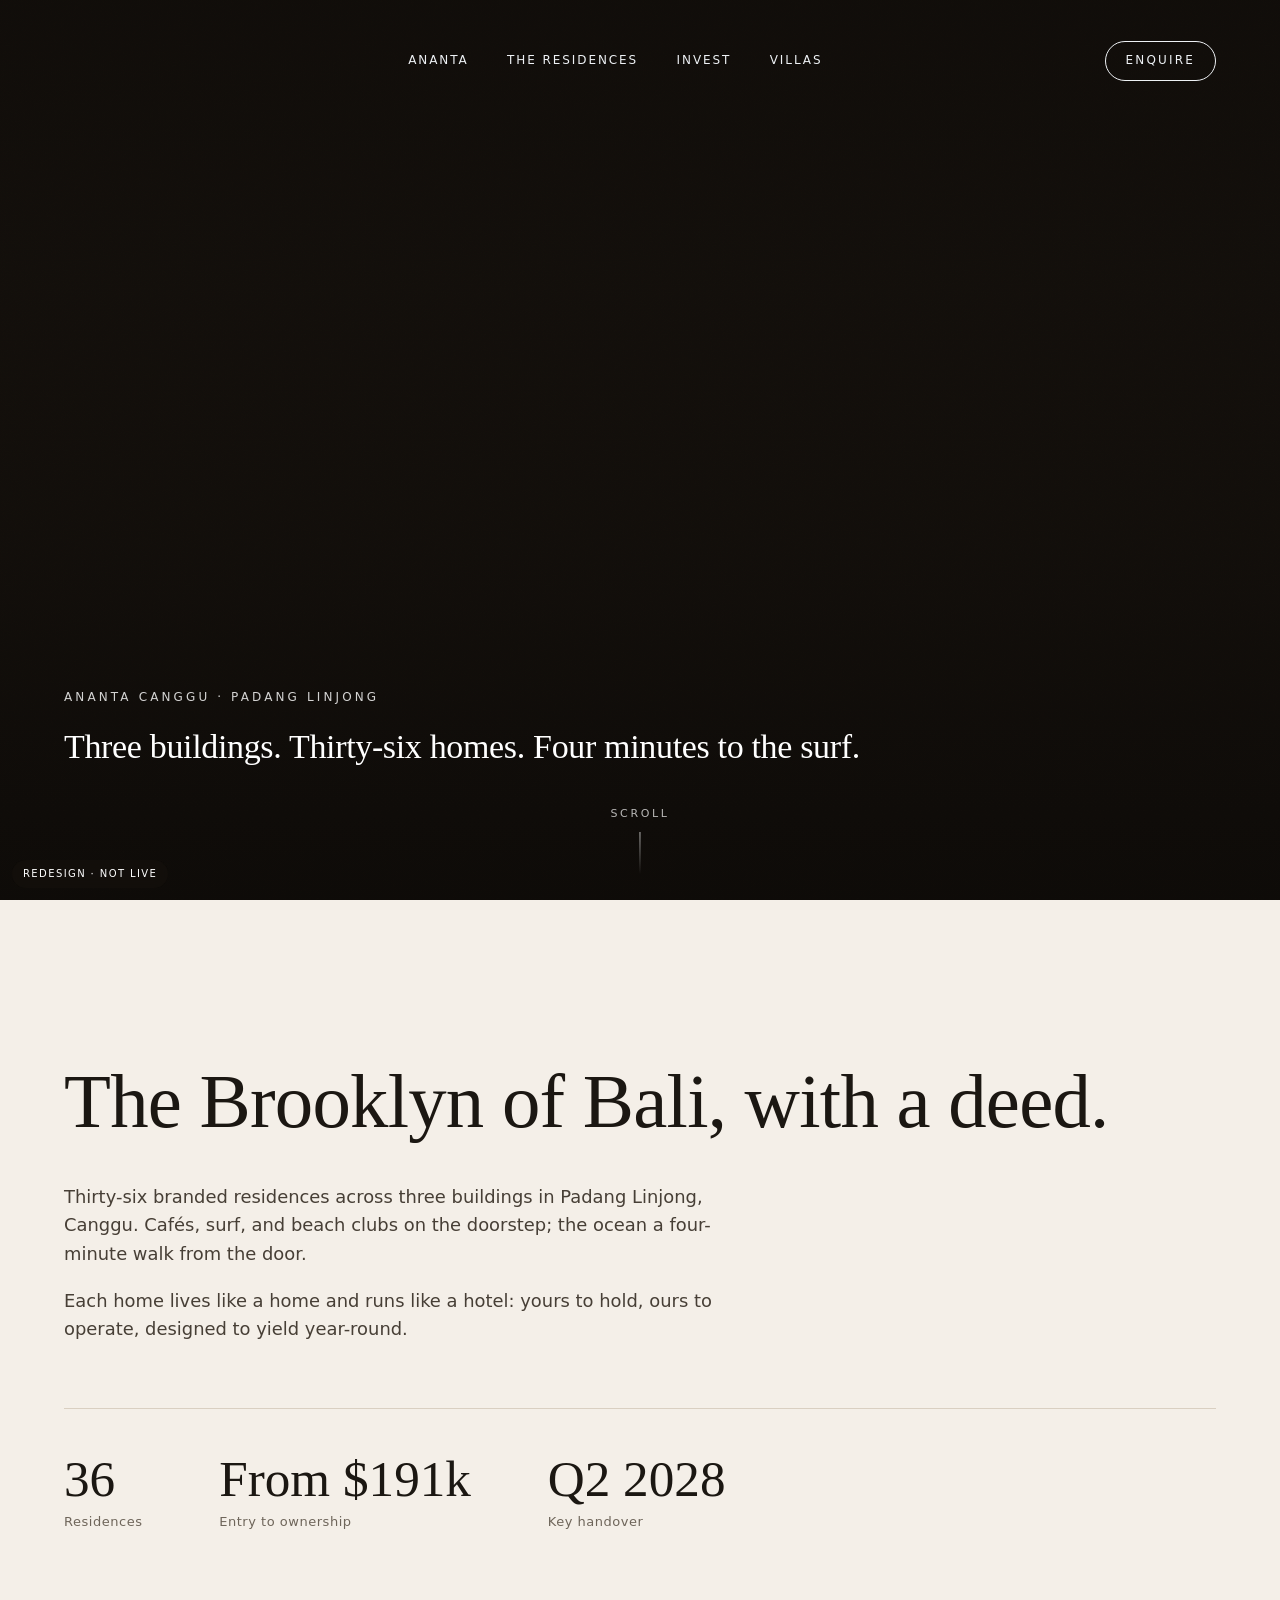
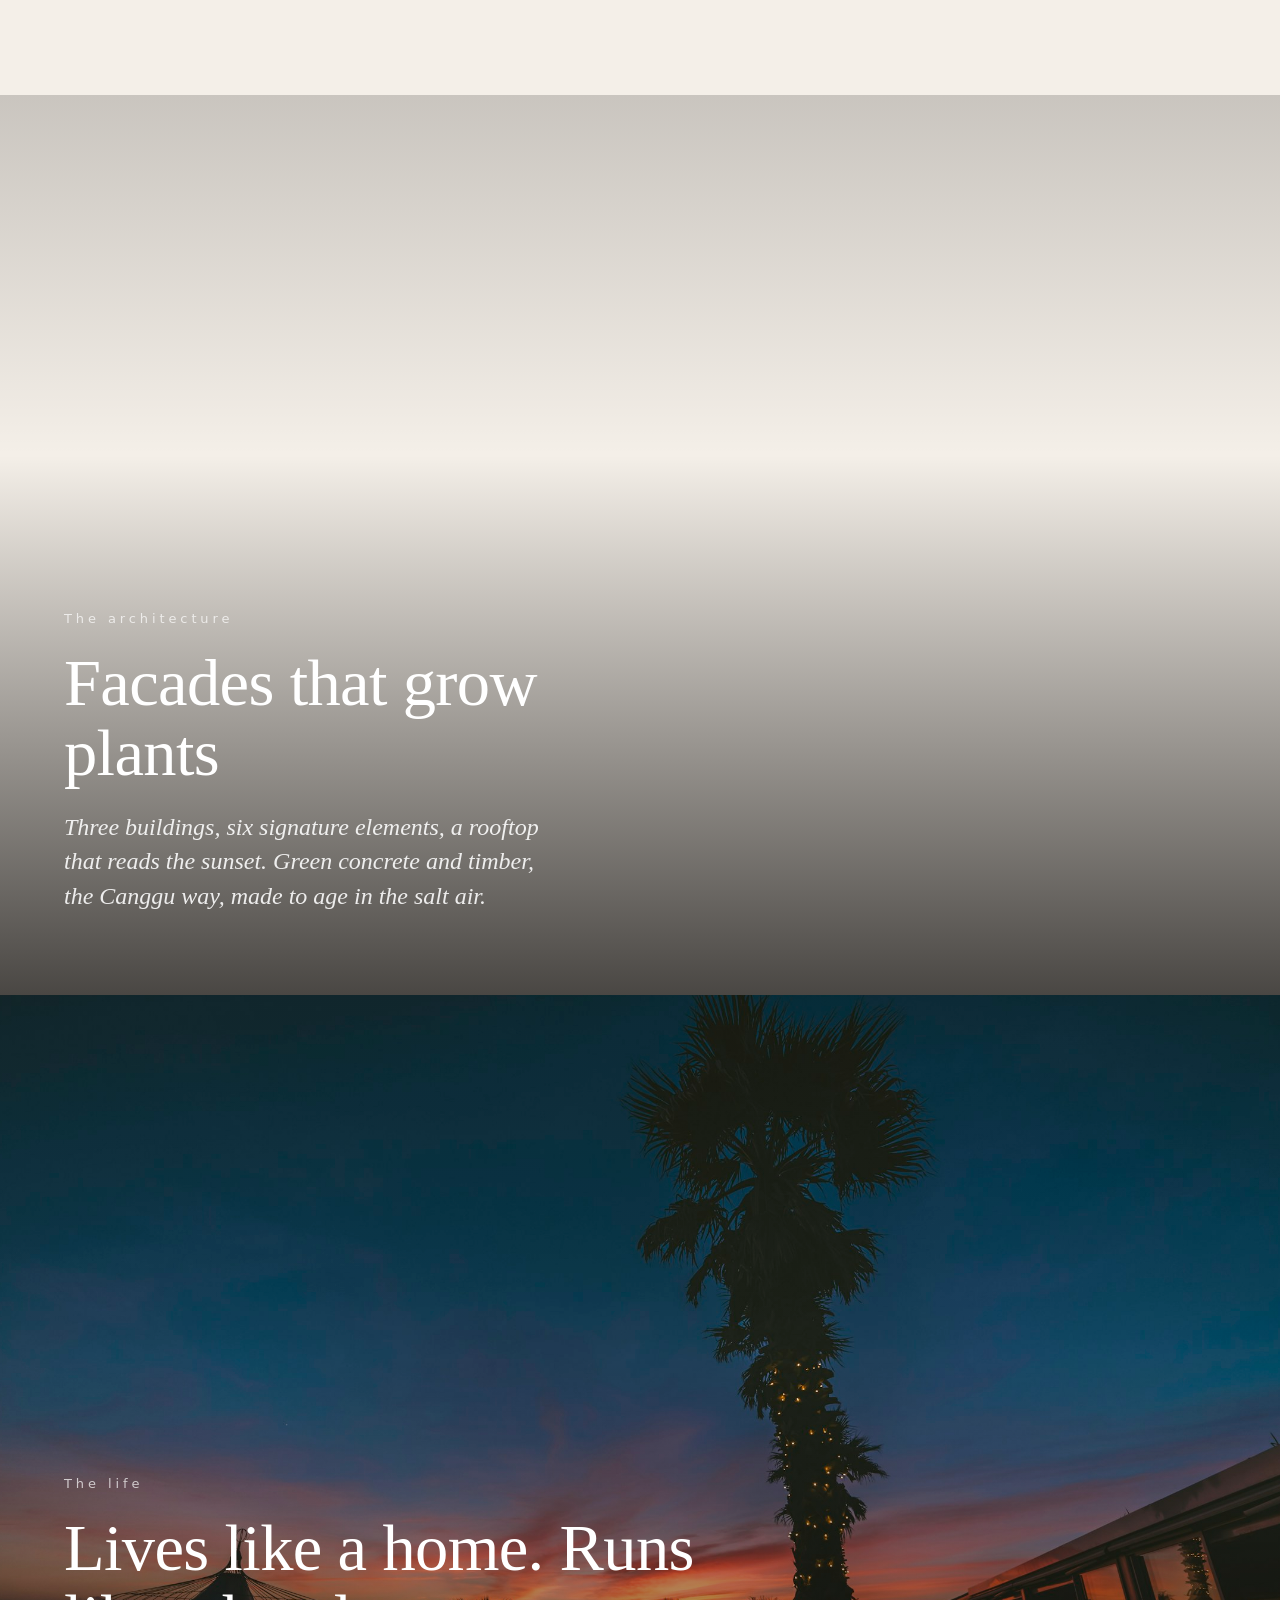
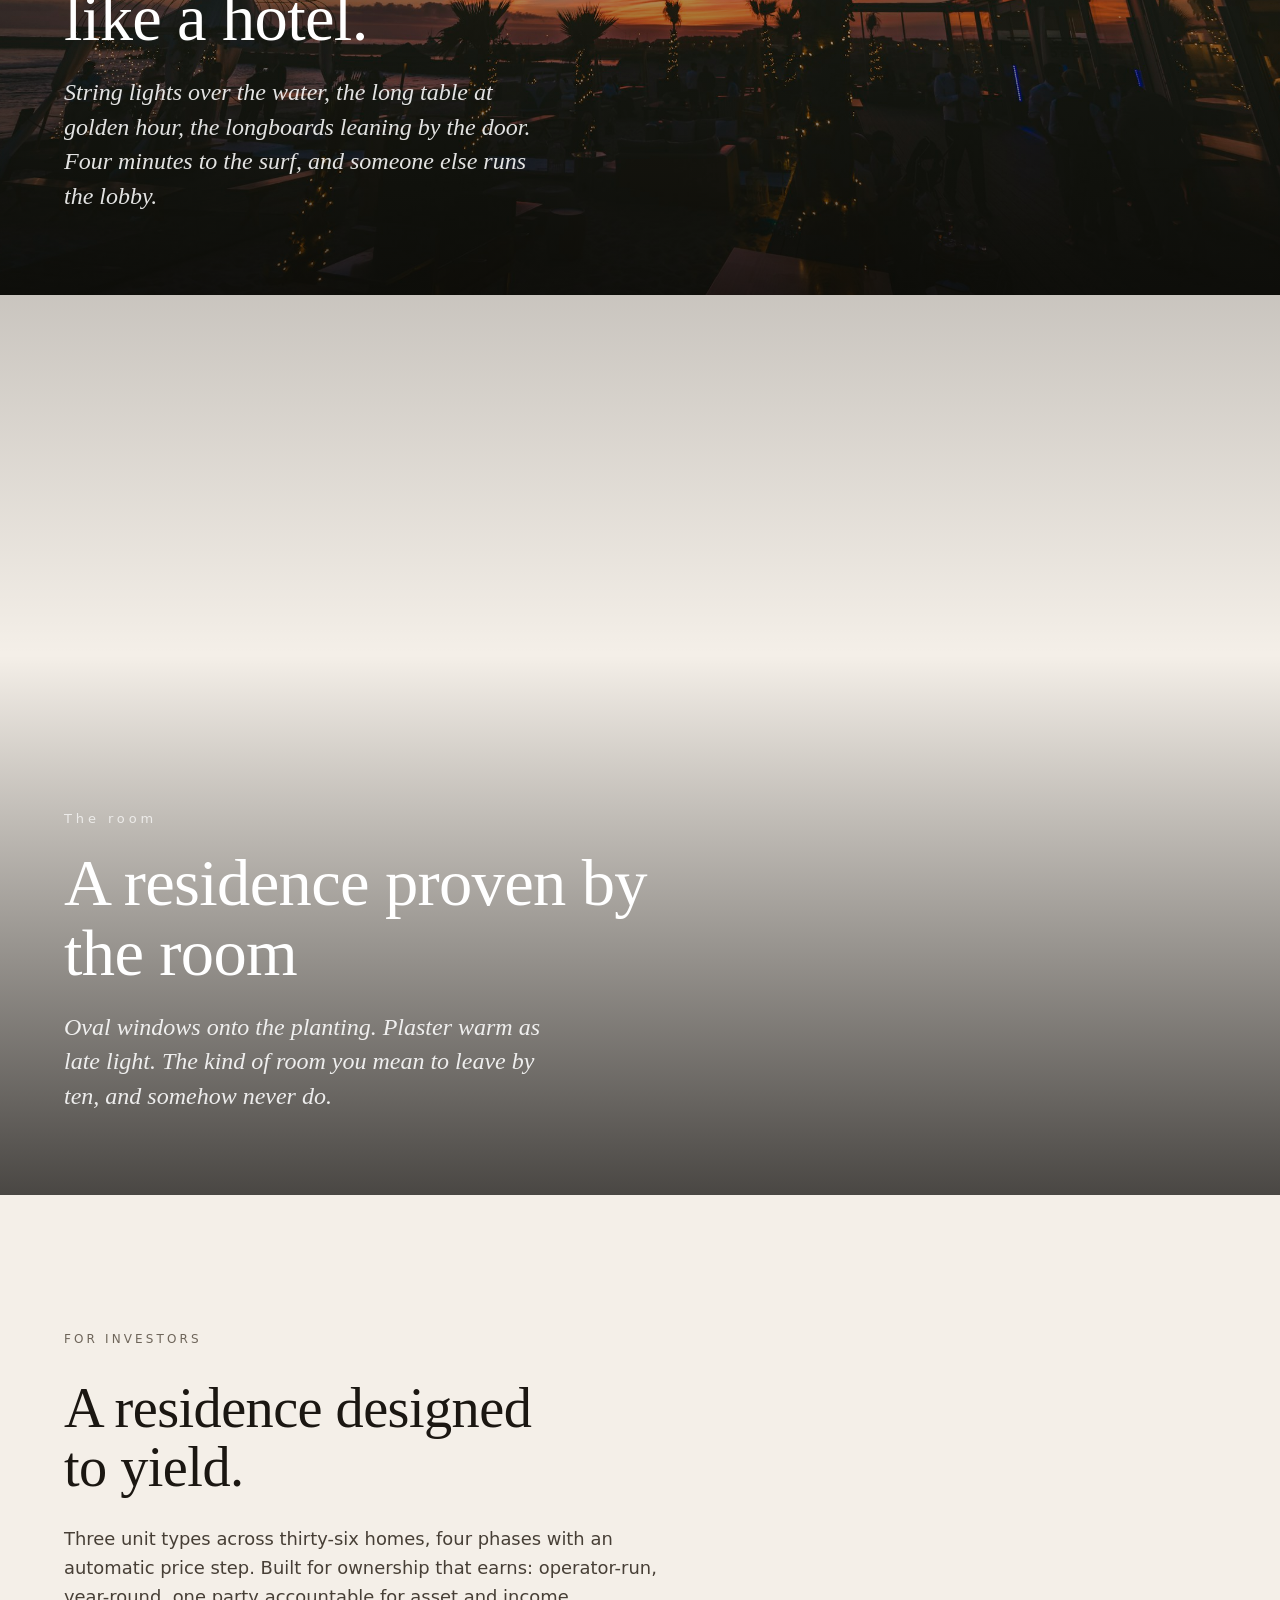
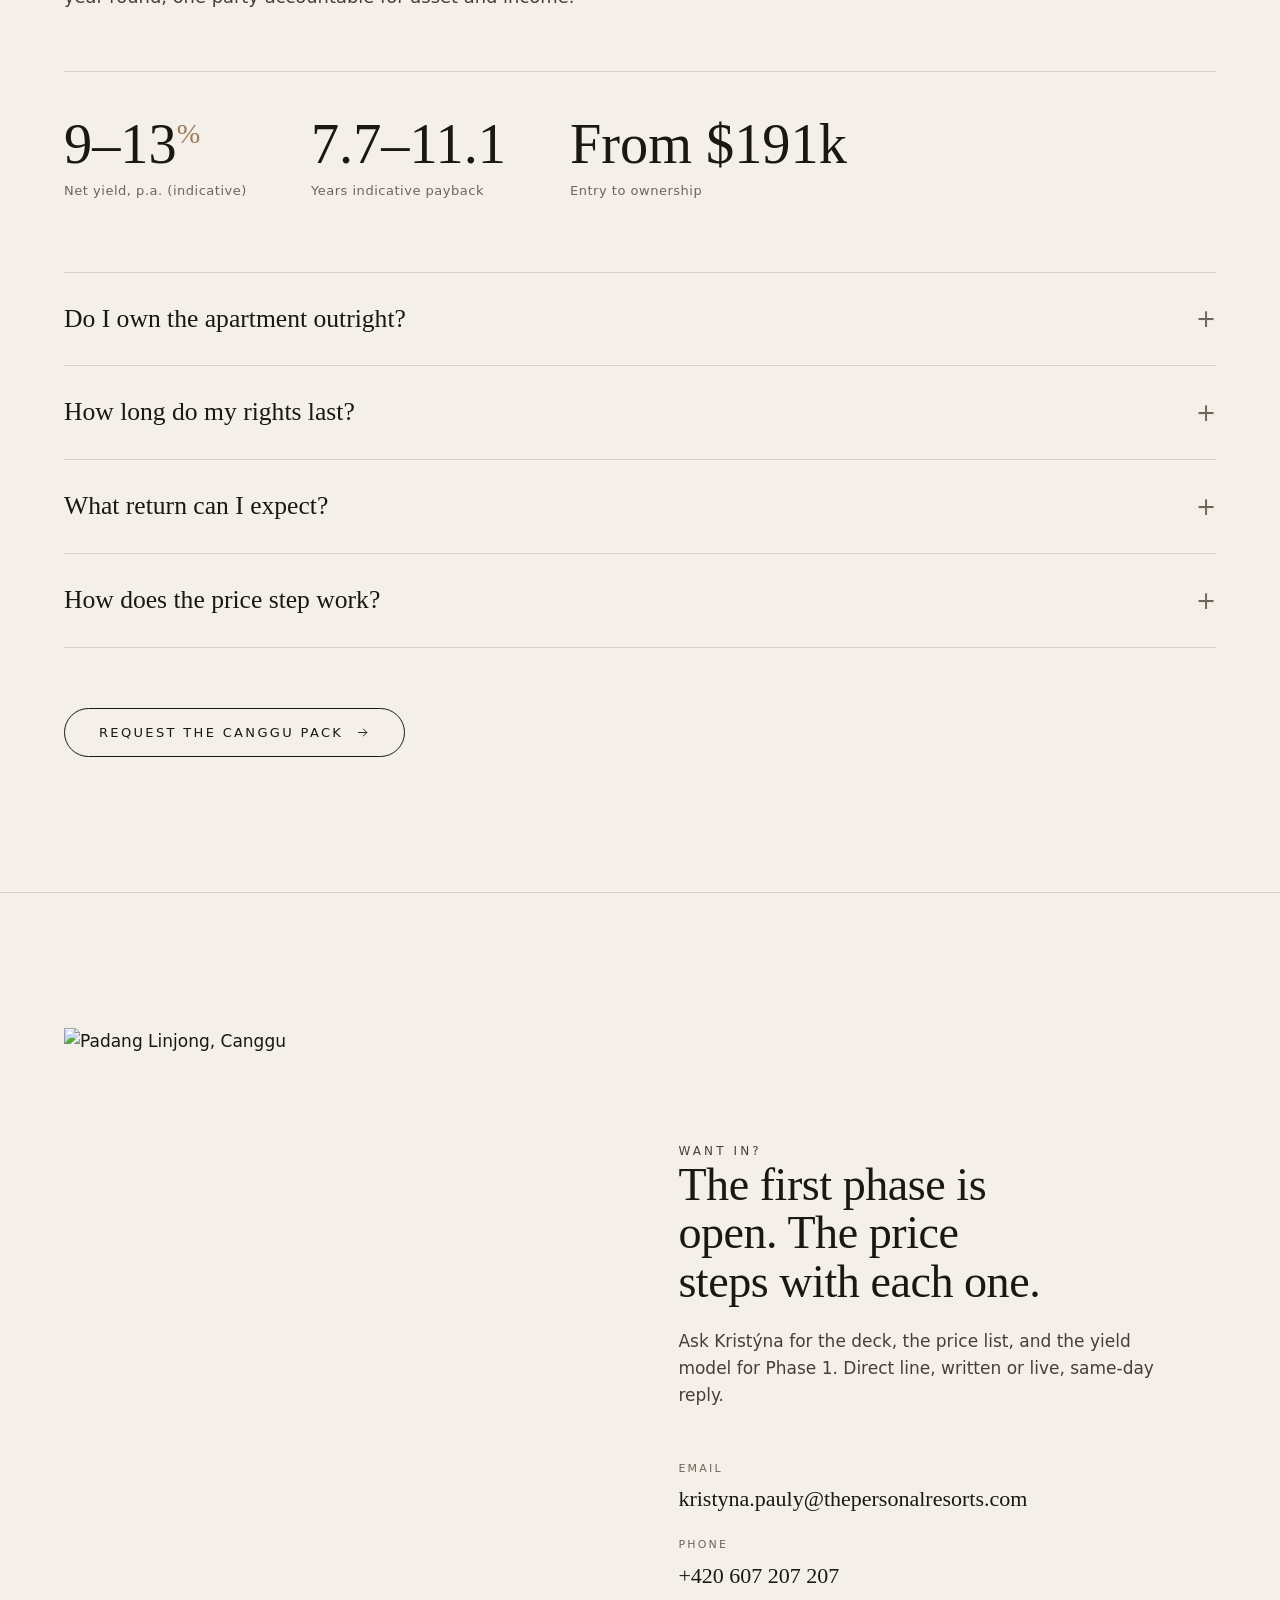
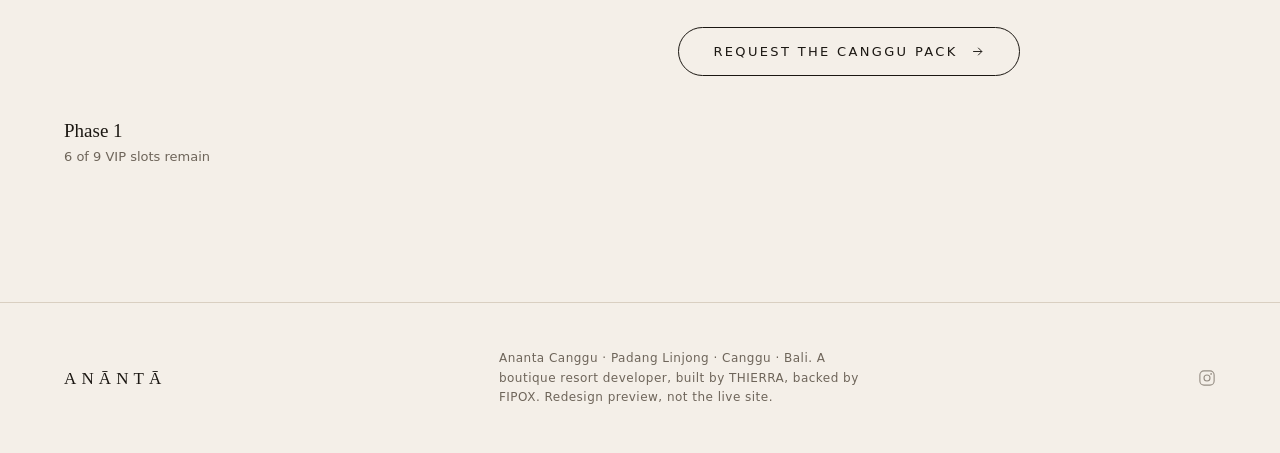
==== commit 5dfde417: "Redesign: blurry render-lounge.jpg pryč, beach club amber všude - Smazán blurry render-lounge.jpg (1" ====
--- a/apartments/index.html
+++ b/apartments/index.html
@@ -1,984 +1,181 @@
-<!DOCTYPE html>
+<!doctype html>
 <html lang="en">
 <head>
-<meta charset="UTF-8">
+<meta charset="utf-8">
+<meta name="viewport" content="width=device-width,initial-scale=1,viewport-fit=cover">
+<title>Ananta Canggu — Thirty-six residences above the surf, Bali</title>
+<meta name="description" content="Thirty-six branded residences in Padang Linjong, Canggu, four minutes to the surf. Built to own, run to pay. From $191K.">
 <meta name="robots" content="noindex">
-<meta name="viewport" content="width=device-width, initial-scale=1, viewport-fit=cover">
-<meta name="theme-color" content="#F1EEE7">
-<title>Ananta Canggu - 36 design-led residences in Padang Linjong, Bali</title>
-<meta name="description" content="Ananta Canggu. 36 design-led residences on a single hectare in Padang Linjong - the unhurried side of Canggu. Designed by Studio Identity Designers. Built by THIERRA. Operated by Ananta. Keys Q2 2028. Phase 1 from $191K.">
-<meta property="og:title" content="Ananta Canggu - 36 design-led residences, Bali">
-<meta property="og:description" content="Phase 1 from $191K. Designed by Studio Identity Designers. Built by THIERRA. Operated by Ananta. Keys Q2 2028.">
+<link rel="canonical" href="/apartments/">
+<meta property="og:type" content="website">
+<meta property="og:title" content="Ananta Canggu — Thirty-six residences above the surf, Bali">
 <meta property="og:image" content="/apartments/og-image.jpg">
-<meta property="og:image:width" content="1200">
-<meta property="og:image:height" content="630">
-<meta name="twitter:card" content="summary_large_image">
 <link rel="icon" type="image/png" sizes="32x32" href="/favicon-32.png">
-<link rel="icon" type="image/png" sizes="16x16" href="/favicon-16.png">
 <link rel="apple-touch-icon" sizes="180x180" href="/apple-touch-icon.png">
-<meta property="og:type" content="website">
-<link rel="preconnect" href="https://fonts.googleapis.com">
-<link rel="preconnect" href="https://fonts.gstatic.com" crossorigin>
-<link href="https://fonts.googleapis.com/css2?family=Cormorant+Garamond:ital,wght@0,400;0,500;1,400;1,500&family=EB+Garamond:ital,wght@0,400;0,500;1,400&display=swap" rel="stylesheet">
-<style>
-:root{
-  --cream:#F1EEE7;
-  --cream2:#E9E4DA;
-  --ink:#211E1A;
-  --soft:#8C8275;
-  --line:#D8D1C5;
-  --serif:'Cormorant Garamond',Georgia,serif;
-  --body:'EB Garamond',Georgia,serif;
-}
-*{margin:0;padding:0;box-sizing:border-box}
-html{scroll-behavior:smooth;overflow-x:hidden;max-width:100%}
-body{font-family:var(--body);color:var(--ink);background:var(--cream);-webkit-font-smoothing:antialiased;font-size:18px;line-height:1.6;overflow-x:hidden;max-width:100%;width:100%}
-img,video,svg{display:block;max-width:100%}
-svg{height:auto}
-.ed>*,.cgrid>*,.facts>*,.foot>*,.ed .txt>*{min-width:0}
-.ed .txt .lead,.list .it p,.scene .cap .lead{overflow-wrap:anywhere}
-a{color:inherit;text-decoration:none}
-.sr-only{position:absolute;width:1px;height:1px;overflow:hidden;clip:rect(0,0,0,0)}
-
-.eyebrow{font-family:var(--body);font-size:12px;letter-spacing:.22em;text-transform:uppercase;color:var(--soft);font-weight:400}
-.slink{display:inline-block;font-size:12px;letter-spacing:.18em;text-transform:uppercase;border-bottom:1px solid currentColor;padding-bottom:3px;transition:opacity .3s}
-.slink:hover{opacity:.6}
-
-.stitle{font-family:var(--serif);font-weight:500;line-height:1.04;letter-spacing:.05em;text-transform:uppercase}
-.stitle em{font-style:normal;text-transform:uppercase;letter-spacing:.05em}
-.stitle .up{text-transform:uppercase}
-
-nav{position:fixed;top:0;left:0;right:0;z-index:50;background:var(--cream);border-bottom:1px solid transparent;
-  display:flex;align-items:center;gap:clamp(20px,4vw,52px);padding:0 clamp(18px,3vw,40px);height:58px;transition:border-color .3s}
-nav.scrolled{border-bottom-color:var(--line)}
-.brand{display:inline-flex;align-items:center;gap:9px;font-family:var(--serif);font-weight:500;font-size:19px;letter-spacing:.16em;text-transform:uppercase;white-space:nowrap}
-.brand-seal,.brand-word{display:inline-block;background-color:currentColor;-webkit-mask-repeat:no-repeat;mask-repeat:no-repeat;-webkit-mask-position:center;mask-position:center;-webkit-mask-size:contain;mask-size:contain;mask-mode:alpha}
-.brand-seal{-webkit-mask-image:url(/ananta-seal.png);mask-image:url(/ananta-seal.png);width:22px;height:22px;flex:none}
-.brand-word{-webkit-mask-image:url(/ananta-wordmark.svg);mask-image:url(/ananta-wordmark.svg);aspect-ratio:782.5 / 153;height:15px;flex:none}
-.brand-suffix{font-size:17px;letter-spacing:.12em}
-.brand .amp{font-size:12px;letter-spacing:.1em;margin:0 2px;vertical-align:1px}
-.navback{font-family:var(--body);font-size:12px;letter-spacing:.16em;text-transform:uppercase;color:var(--soft);margin-right:auto;padding-left:6px}
-.navlinks{display:flex;gap:clamp(16px,2vw,30px);align-items:center;flex:1}
-.navlinks a{font-family:var(--body);font-size:12.5px;letter-spacing:.14em;text-transform:uppercase;color:var(--ink);padding:4px 0;border-bottom:1px solid transparent;transition:border-color .25s}
-.navlinks a:hover{border-bottom-color:var(--ink)}
-.navright{display:flex;gap:22px;align-items:center}
-.navright a{font-size:12.5px;letter-spacing:.14em;text-transform:uppercase}
-.burger{display:none;flex-direction:column;gap:5px;background:none;border:0;cursor:pointer;padding:6px;margin-left:auto}
-.burger span{width:24px;height:1.4px;background:var(--ink)}
-
-.mobile-menu{position:fixed;inset:0;background:var(--cream);z-index:60;transform:translateY(-100%);transition:transform .5s cubic-bezier(.7,0,.2,1);
-  display:flex;flex-direction:column;justify-content:center;padding:0 32px;gap:4px}
-.mobile-menu.open{transform:translateY(0)}
-.mobile-menu a{font-family:var(--serif);font-size:34px;padding:10px 0}
-.mobile-menu .x{position:absolute;top:18px;right:28px;font-size:12px;letter-spacing:.18em;text-transform:uppercase;cursor:pointer}
-
-.hero{position:relative;margin-top:58px;height:calc(100vh - 58px);min-height:540px;overflow:hidden}
-.hero video,.hero .hp{position:absolute;inset:0;width:100%;height:100%;object-fit:cover}
-.hero .veil{position:absolute;inset:0;background:rgba(20,18,15,.22)}
-.hero .veil-b{position:absolute;left:0;right:0;bottom:0;height:46%;background:rgba(20,18,15,.30)}
-.hero-cap{position:absolute;left:clamp(18px,4vw,56px);bottom:clamp(40px,7vh,76px);z-index:3;color:#fff;max-width:1100px;text-shadow:0 1px 30px rgba(0,0,0,.45)}
-.hero-cap h1{font-family:var(--serif);font-weight:500;font-size:clamp(44px,7vw,104px);line-height:.98;letter-spacing:.05em;text-transform:uppercase}
-.hero-cap h1 em{font-style:normal}
-.hero-cap .sub{font-family:var(--body);font-style:italic;font-size:clamp(17px,1.6vw,23px);margin-top:18px;color:#f3efe7;max-width:60ch}
-
-.scene{position:relative;height:92vh;min-height:520px;overflow:hidden}
-.scene img,.scene video{position:absolute;inset:0;width:100%;height:100%;object-fit:cover}
-.scene .veil{position:absolute;inset:0;background:rgba(20,18,15,.18)}
-.scene .veil-b{position:absolute;left:0;right:0;bottom:0;height:50%;background:rgba(20,18,15,.30)}
-.scene .cap{position:absolute;left:clamp(18px,4vw,56px);bottom:clamp(36px,6vh,68px);z-index:3;color:#fff;max-width:1000px;text-shadow:0 1px 30px rgba(0,0,0,.45)}
-.scene .cap h2{font-size:clamp(34px,5.4vw,76px);color:#fff}
-.scene .cap .lead{font-family:var(--body);font-style:italic;font-size:clamp(16px,1.4vw,20px);margin:14px 0 18px;color:#f1ede5;max-width:54ch}
-.scene .cap .slink{color:#fff}
-
-.cats{padding:clamp(70px,10vh,120px) clamp(18px,4vw,56px)}
-.cats .head{text-align:center;margin-bottom:46px}
-.cgrid{display:grid;grid-template-columns:repeat(5,1fr);gap:clamp(12px,1.6vw,22px)}
-.cat figure{overflow:hidden;aspect-ratio:3/4;margin-bottom:14px}
-.cat img{width:100%;height:100%;object-fit:cover;transition:transform 1.1s cubic-bezier(.2,.7,.2,1)}
-.cat:hover img{transform:scale(1.05)}
-.cat .clab{text-align:center;font-size:12px;letter-spacing:.18em;text-transform:uppercase;color:var(--ink)}
-
-.ed{display:grid;grid-template-columns:1fr 1fr;align-items:stretch;min-height:74vh}
-.ed.rev{direction:rtl}.ed.rev>*{direction:ltr}
-.ed figure{overflow:hidden}
-.ed figure img{width:100%;height:100%;object-fit:cover;min-height:48vh}
-.ed .txt{display:flex;flex-direction:column;justify-content:center;padding:clamp(40px,7vw,110px) clamp(24px,5vw,90px);background:var(--cream)}
-.ed .txt.alt{background:var(--cream2)}
-.ed .txt h2{font-size:clamp(32px,3.6vw,58px);margin:18px 0 0}
-.ed .txt .lead{margin-top:22px;max-width:48ch;color:var(--ink)}
-.ed .txt .soft{color:var(--soft)}
-.ed .txt .slink{margin-top:30px;color:var(--ink)}
-.sigcap{font-size:12px;letter-spacing:.18em;text-transform:uppercase;color:var(--soft);margin-top:12px}
-
-.list{margin-top:24px;border-top:1px solid var(--line)}
-.list .it{padding:20px 0;border-bottom:1px solid var(--line)}
-.list .it .rn{font-size:12px;letter-spacing:.16em;text-transform:uppercase;color:var(--soft)}
-.list .it h3{font-family:var(--serif);font-weight:500;font-size:clamp(22px,2.2vw,30px);margin-top:4px}
-.list .it p{color:var(--soft);font-size:16px;margin-top:6px;max-width:56ch}
-
-.quote{padding:clamp(90px,15vh,170px) clamp(24px,6vw,80px);text-align:center}
-.quote blockquote{font-family:var(--serif);font-style:italic;font-weight:400;font-size:clamp(28px,4vw,52px);line-height:1.2;max-width:22ch;margin:0 auto;letter-spacing:.01em}
-.quote .by{font-size:12px;letter-spacing:.2em;text-transform:uppercase;color:var(--soft);margin-top:34px}
-
-.facts{display:grid;grid-template-columns:repeat(4,1fr);gap:1px;background:var(--line);border:1px solid var(--line);margin-top:40px}
-.facts div{background:var(--cream);padding:22px 16px}
-.facts .k{font-size:11px;letter-spacing:.16em;text-transform:uppercase;color:var(--soft)}
-.facts .v{font-family:var(--serif);font-weight:500;font-size:24px;margin-top:6px}
-
-footer{background:var(--cream2);padding:clamp(70px,10vh,120px) clamp(18px,4vw,56px) 40px}
-.foot{display:grid;grid-template-columns:1.3fr 1fr 1fr;gap:50px;max-width:1280px;margin:0 auto;align-items:start}
-.foot h4{font-size:12px;letter-spacing:.2em;text-transform:uppercase;color:var(--soft);margin-bottom:18px;font-weight:400}
-.foot .join h3{font-family:var(--serif);font-weight:400;font-size:clamp(28px,3vw,42px);margin-bottom:18px}
-.foot .join p{color:var(--soft);max-width:42ch;margin-bottom:22px}
-.foot a,.foot p.ln{display:block;font-size:16px;padding:5px 0;color:var(--ink)}
-.foot a:hover{color:var(--soft)}
-.footbar{max-width:1280px;margin:48px auto 0;padding-top:22px;border-top:1px solid var(--line);display:flex;justify-content:space-between;flex-wrap:wrap;gap:10px;
-  font-size:11px;letter-spacing:.16em;text-transform:uppercase;color:var(--soft)}
-.footbar-right{display:inline-flex;align-items:center;gap:12px}
-.social-ig{display:inline-flex;align-items:center;justify-content:center;color:inherit;opacity:.8;transition:opacity .25s}
-.social-ig:hover{opacity:1}
-.social-ig svg{display:block}
-.cta{display:inline-block;font-size:12px;letter-spacing:.18em;text-transform:uppercase;border:1px solid var(--ink);padding:14px 22px;margin-top:8px;cursor:pointer;background:none;font-family:var(--body)}
-.cta:hover{background:var(--ink);color:var(--cream)}
-
-.reveal{opacity:0;transform:translateY(22px);transition:opacity 1.1s ease,transform 1.1s cubic-bezier(.2,.7,.2,1)}
-.reveal.in{opacity:1;transform:none}
-@media (max-width: 768px){ .reveal{opacity:1; transform:none;} }
-
-@media (max-width:1100px){
-  .cgrid{grid-template-columns:repeat(3,1fr)}
-  .ed{grid-template-columns:1fr}
-  .ed.rev{direction:ltr}
-  .ed figure img{min-height:60vh}
-  .foot{grid-template-columns:1fr 1fr}
-}
-@media (max-width:768px){
-  .navlinks,.navright{display:none}
-  .navback{display:none}
-  .burger{display:flex}
-  nav{height:52px;gap:0}
-  .brand{font-size:16px;letter-spacing:.12em}
-  .hero{margin-top:52px;height:calc(100vh - 52px);height:calc(100svh - 52px);min-height:480px}
-  .hero-cap{left:20px;right:20px;bottom:34px}
-  .hero-cap h1{font-size:38px;line-height:1.0}
-  .hero-cap .sub{font-size:16px;margin-top:14px}
-  .scene{height:82vh;height:82svh;min-height:440px}
-  .scene .cap{left:20px;right:20px;bottom:30px}
-  .scene .cap h2{font-size:34px}
-  .scene .cap .lead{font-size:16px;max-width:none}
-  .ed{min-height:0}
-  .ed figure img{min-height:56vw;max-height:62vh}
-  .ed .txt{padding:44px 22px}
-  .ed .txt h2{font-size:30px}
-  .cats{padding:60px 20px}
-  .cgrid{grid-template-columns:repeat(2,1fr);gap:16px 14px}
-  .cat:last-child{grid-column:1 / -1}
-  .cat:last-child figure{aspect-ratio:16/10}
-  .quote{padding:80px 26px}
-  .facts{grid-template-columns:1fr 1fr}
-  .foot{grid-template-columns:1fr;gap:34px}
-  footer{padding:64px 22px calc(36px + env(safe-area-inset-bottom))}
-}
-@media (prefers-reduced-motion: reduce){ .reveal{opacity:1;transform:none} html{scroll-behavior:auto} }
-
-/* MODAL - Investor pack */
-.modal{position:fixed;inset:0;background:rgba(20,18,15,.65);z-index:200;display:none;align-items:center;justify-content:center;padding:20px;backdrop-filter:blur(4px)}
-.modal.open{display:flex}
-.modal__box{background:var(--cream);max-width:560px;width:100%;padding:46px 38px;position:relative;max-height:90vh;overflow-y:auto}
-.modal__x{position:absolute;top:14px;right:18px;background:none;border:0;cursor:pointer;font-size:11px;letter-spacing:.18em;text-transform:uppercase;color:var(--soft)}
-.modal h3{font-family:var(--serif);font-weight:500;font-size:34px;letter-spacing:.04em;text-transform:uppercase;margin-bottom:6px}
-.modal .lead{color:var(--soft);font-size:15px;margin-bottom:24px}
-.modal label{display:block;font-size:11px;letter-spacing:.18em;text-transform:uppercase;color:var(--soft);margin:14px 0 4px}
-.modal input,.modal select{width:100%;padding:10px 0;background:none;border:0;border-bottom:1px solid var(--line);font-family:var(--body);font-size:16px;color:var(--ink);outline:none}
-.modal input:focus,.modal select:focus{border-bottom-color:var(--ink)}
-.modal__check{display:flex;align-items:flex-start;gap:10px;margin-top:18px;font-size:13px;color:var(--soft);cursor:pointer}
-.modal__check input{width:auto;margin-top:5px;flex-shrink:0}
-.modal__send{margin-top:24px;width:100%;background:var(--ink);color:var(--cream);border:0;padding:14px;font-family:var(--body);font-size:12px;letter-spacing:.18em;text-transform:uppercase;cursor:pointer}
-.modal__send:hover{background:#000}
-.modal__success{text-align:center}
-.modal__success p{font-size:48px;color:#8b9779;margin-bottom:10px}
-@media(max-width:560px){.modal__box{padding:36px 26px}.modal h3{font-size:28px}}
-.modal__check span{flex:1;text-transform:none;letter-spacing:normal;line-height:1.5}
-.modal__check em{font-style:normal;opacity:.55;font-size:11px;letter-spacing:.04em}
-.modal__check a{color:var(--ink);text-decoration:underline}
-.modal__error{margin-top:14px;color:#a23b3b;font-size:13px;line-height:1.45}
-.hp-field{position:absolute!important;left:-9999px!important;width:1px;height:1px;opacity:0;pointer-events:none}
-.cf-turnstile-target{margin-top:18px;min-height:65px}
-
-/* ===== New blocks C1-C9 ===== */
-.blk-head{text-align:center;max-width:820px;margin:0 auto 56px}
-.blk-head h2{font-size:clamp(34px,4.6vw,62px);margin-top:14px}
-.blk-head .lead{font-style:italic;color:var(--soft);margin-top:18px;font-size:16px;max-width:60ch;margin-left:auto;margin-right:auto}
-
-/* C1 - Unit types */
-.unit-block{padding:clamp(80px,10vw,140px) clamp(18px,4vw,56px);background:var(--cream);border-top:1px solid var(--line)}
-.unit-grid{display:grid;grid-template-columns:1fr 1fr 1fr;gap:clamp(18px,2vw,28px);max-width:1240px;margin:0 auto}
-.unit-card{background:var(--cream2);padding:36px 32px;display:flex;flex-direction:column}
-.unit-card__lab{font-family:var(--body);font-size:11.5px;letter-spacing:.22em;text-transform:uppercase;color:var(--soft)}
-.unit-card__name{font-family:var(--serif);font-weight:500;font-size:clamp(26px,2.6vw,34px);letter-spacing:.04em;text-transform:uppercase;margin-top:10px;line-height:1.05}
-.unit-card__size{font-family:var(--body);font-style:italic;color:var(--soft);margin-top:10px;font-size:15.5px}
-.unit-card__price{font-family:var(--serif);font-weight:500;font-size:clamp(28px,3vw,38px);color:#8C7340;letter-spacing:.02em;margin-top:22px}
-.unit-card__price small{font-family:var(--body);font-size:11px;letter-spacing:.22em;text-transform:uppercase;color:var(--soft);display:block;font-weight:400;margin-bottom:4px}
-.unit-card__div{width:36px;height:1px;background:var(--line);margin:24px 0 20px}
-.unit-card__feats{list-style:none;padding:0;margin:0}
-.unit-card__feats li{font-family:var(--body);font-size:14px;color:var(--ink);padding:6px 0;border-bottom:1px solid var(--line);letter-spacing:.01em}
-.unit-card__feats li:last-child{border-bottom:0}
-
-/* C2 - Phase pricing */
-.phase-block{padding:clamp(80px,10vw,140px) clamp(18px,4vw,56px);background:var(--cream2);border-top:1px solid var(--line)}
-.phase-table{max-width:1080px;margin:0 auto;border-top:1px solid var(--ink)}
-.phase-row{display:grid;grid-template-columns:1.4fr 1.6fr 1fr 1fr .8fr;gap:18px;padding:22px 16px;border-bottom:1px solid var(--line);align-items:center}
-.phase-row.is-head{padding:16px 16px;border-bottom-color:var(--ink)}
-.phase-row.is-head .h{font-family:var(--body);font-size:11px;letter-spacing:.22em;text-transform:uppercase;color:var(--soft)}
-.phase-row.is-vip{background:#F8F4EB}
-.phase-row .phase{font-family:var(--serif);font-weight:500;font-size:18px;letter-spacing:.04em;text-transform:uppercase;color:var(--ink)}
-.phase-row .phase .star{color:#B8954C;margin-left:4px}
-.phase-row .status{font-family:var(--body);font-style:italic;color:var(--soft);font-size:14.5px}
-.phase-row .price{font-family:var(--serif);font-weight:500;font-size:18px;color:var(--ink);text-align:right}
-.phase-row .price.strong{color:#8C7340}
-.phase-row .disc{font-family:var(--body);font-size:14px;letter-spacing:.06em;color:var(--ink);text-align:right;text-transform:uppercase}
-.phase-row .disc.strong{color:#8C7340;font-weight:500}
-.phase-cap{max-width:1080px;margin:24px auto 0;font-family:var(--body);font-size:11.5px;letter-spacing:.16em;text-transform:uppercase;color:var(--soft);text-align:center}
-
-/* C3 - Signature 6 */
-.sig-block{padding:clamp(80px,10vw,140px) clamp(18px,4vw,56px);background:var(--cream);border-top:1px solid var(--line)}
-.sig-grid{display:grid;grid-template-columns:repeat(3,1fr);gap:clamp(36px,4vw,56px) clamp(28px,3vw,48px);max-width:1280px;margin:0 auto}
-.sig-cell{padding-top:18px;border-top:1px solid var(--line)}
-.sig-cell .n{font-family:var(--body);font-size:11.5px;letter-spacing:.26em;text-transform:uppercase;color:var(--soft)}
-.sig-cell h3{font-family:var(--serif);font-weight:500;font-size:clamp(22px,2.2vw,28px);letter-spacing:.05em;text-transform:uppercase;margin-top:10px;line-height:1.1}
-.sig-cell p{font-family:var(--body);font-style:italic;color:var(--ink);margin-top:12px;font-size:16px;line-height:1.55;max-width:36ch}
-
-/* C4 - Floor plans */
-.tpl-block{padding:clamp(80px,10vw,140px) clamp(18px,4vw,56px);background:var(--cream2);border-top:1px solid var(--line)}
-.tpl-grid{display:grid;grid-template-columns:1fr 1fr;gap:clamp(40px,5vw,80px);max-width:1100px;margin:0 auto;align-items:start}
-.tpl-card{text-align:center}
-.tpl-card__floor{font-family:var(--body);font-size:11.5px;letter-spacing:.26em;text-transform:uppercase;color:var(--soft);margin-bottom:14px}
-.tpl-card__svg{width:100%;height:auto;max-height:340px;background:#FAF7F0;border:1px solid var(--line);padding:24px}
-.tpl-card__title{font-family:var(--serif);font-weight:500;font-size:clamp(22px,2.4vw,28px);margin-top:18px;letter-spacing:.04em;text-transform:uppercase;color:var(--ink)}
-.tpl-card__meta{font-family:var(--body);font-size:13.5px;color:var(--soft);margin-top:10px;letter-spacing:.04em}
-.tpl-card__meta strong{color:var(--ink);font-weight:500}
-.tpl-card__meta span{display:block;padding:4px 0}
-
-/* C5 - Timeline */
-.tim-block{padding:clamp(80px,10vw,140px) clamp(18px,4vw,56px);background:var(--cream);border-top:1px solid var(--line)}
-.tim-bar{display:grid;grid-template-columns:repeat(6,1fr);gap:0;max-width:1240px;margin:0 auto;position:relative}
-.tim-bar::before{content:"";position:absolute;left:6%;right:6%;top:60px;height:1px;background:var(--line)}
-.tim-step{position:relative;padding:0 14px;text-align:center}
-.tim-step .q{font-family:var(--body);font-size:11.5px;letter-spacing:.22em;text-transform:uppercase;color:var(--soft);height:34px;display:block}
-.tim-step .dot{width:11px;height:11px;border-radius:50%;background:var(--cream);border:1.4px solid var(--ink);margin:14px auto 22px;position:relative;z-index:2}
-.tim-step.is-key .dot{background:#B8954C;border-color:#B8954C}
-.tim-step h3{font-family:var(--serif);font-weight:500;font-size:clamp(18px,1.7vw,22px);letter-spacing:.04em;text-transform:uppercase;line-height:1.15}
-.tim-step p{font-family:var(--body);font-style:italic;color:var(--soft);font-size:14px;margin-top:8px;line-height:1.45}
-
-/* C6 - ROI table */
-.roi-block{padding:clamp(80px,10vw,140px) clamp(18px,4vw,56px);background:var(--cream2);border-top:1px solid var(--line);text-align:center}
-.roi-table{max-width:980px;margin:0 auto;border-top:1px solid var(--line);text-align:left}
-.roi-row{display:grid;grid-template-columns:1.4fr 1fr 1fr 1fr 1fr;gap:18px;padding:20px 14px;border-bottom:1px solid var(--line);align-items:baseline}
-.roi-row.is-head{border-bottom-color:var(--ink);padding:16px 14px}
-.roi-row.is-head .h{font-family:var(--body);font-size:11px;letter-spacing:.22em;text-transform:uppercase;color:var(--soft);text-align:right}
-.roi-row.is-head .h:first-child{text-align:left}
-.roi-row .k{font-family:var(--body);font-size:15.5px;color:var(--ink)}
-.roi-row .v{font-family:var(--serif);font-weight:500;font-size:17px;color:var(--ink);text-align:right;letter-spacing:.01em}
-.roi-row .v.hi{color:#8C7340;font-size:20px}
-.roi-fact{max-width:980px;margin:42px auto 0;display:grid;grid-template-columns:1fr 1fr;gap:38px;text-align:left;background:#F8F4EB;padding:32px;border-top:1px solid var(--ink)}
-.roi-fact h4{font-family:var(--body);font-size:11.5px;letter-spacing:.22em;text-transform:uppercase;color:var(--soft);font-weight:400;margin-bottom:14px;grid-column:1 / -1}
-.roi-fact .li{display:flex;justify-content:space-between;gap:14px;padding:8px 0;border-bottom:1px solid var(--line);font-family:var(--body);font-size:15px;color:var(--ink)}
-.roi-fact .li:last-child{border-bottom:0}
-.roi-fact .net{display:flex;flex-direction:column;justify-content:center}
-.roi-fact .net .big{font-family:var(--serif);font-weight:500;font-size:clamp(24px,2.4vw,30px);color:var(--ink);text-transform:uppercase;letter-spacing:.04em;line-height:1.2}
-.roi-fact .net .sub{font-family:var(--body);font-style:italic;color:var(--soft);margin-top:8px;font-size:14.5px}
-.roi-cap{max-width:980px;margin:24px auto 0;font-family:var(--body);font-size:11px;letter-spacing:.16em;text-transform:uppercase;color:var(--soft);text-align:center;line-height:1.7}
-
-/* C8 - Steps */
-.steps-block{padding:clamp(80px,10vw,140px) clamp(18px,4vw,56px);background:var(--cream);border-top:1px solid var(--line)}
-.steps-grid{display:grid;grid-template-columns:repeat(3,1fr);gap:clamp(28px,3vw,48px);max-width:1180px;margin:0 auto}
-.step{padding:20px 0}
-.step .num{font-family:var(--serif);font-style:italic;font-weight:400;font-size:clamp(64px,7vw,96px);color:#8C7340;line-height:1;letter-spacing:.01em}
-.step .when{font-family:var(--body);font-size:11px;letter-spacing:.26em;text-transform:uppercase;color:var(--soft);margin-top:16px;display:block}
-.step h3{font-family:var(--serif);font-weight:500;font-size:clamp(24px,2.4vw,30px);letter-spacing:.05em;text-transform:uppercase;margin-top:8px;line-height:1.1}
-.step p{font-family:var(--body);color:var(--ink);margin-top:14px;font-size:16px;line-height:1.6;max-width:38ch}
-
-/* C9 - FAQ */
-.faq-block{padding:clamp(80px,10vw,140px) clamp(18px,4vw,56px);background:var(--cream2);border-top:1px solid var(--line)}
-.faq-list{max-width:880px;margin:0 auto;border-top:1px solid var(--ink)}
-.faq-list details{border-bottom:1px solid var(--line)}
-.faq-list summary{list-style:none;cursor:pointer;padding:24px 8px 24px 0;font-family:var(--serif);font-weight:500;font-size:clamp(19px,1.9vw,24px);letter-spacing:.02em;color:var(--ink);position:relative;padding-right:50px;line-height:1.3}
-.faq-list summary::-webkit-details-marker{display:none}
-.faq-list summary::after{content:"+";position:absolute;right:8px;top:50%;transform:translateY(-50%);font-family:var(--serif);font-size:28px;font-weight:400;color:var(--soft);transition:transform .3s}
-.faq-list details[open] summary::after{content:"−"}
-.faq-list .ans{padding:0 8px 24px;font-family:var(--body);color:var(--ink);font-size:15.5px;line-height:1.7;max-width:64ch}
-.faq-list .ans .lab{display:block;font-family:var(--body);font-size:10.5px;letter-spacing:.24em;text-transform:uppercase;color:var(--soft);margin-bottom:10px}
-
-/* Responsive - new blocks */
-@media (max-width:1100px){
-  .unit-grid{grid-template-columns:1fr;gap:18px;max-width:560px}
-  .sig-grid{grid-template-columns:1fr 1fr;gap:36px 32px}
-  .tim-bar{grid-template-columns:1fr;gap:0;text-align:left}
-  .tim-bar::before{display:none}
-  .tim-step{padding:18px 0 18px 28px;border-left:1px solid var(--line);text-align:left;margin-left:8px}
-  .tim-step .q{height:auto;display:block;margin-bottom:6px}
-  .tim-step .dot{position:absolute;left:-6px;top:22px;margin:0}
-  .tim-step p{max-width:46ch}
-  .steps-grid{grid-template-columns:1fr;gap:36px;max-width:520px}
-}
-@media (max-width:768px){
-  .unit-block,.phase-block,.sig-block,.tpl-block,.tim-block,.roi-block,.steps-block,.faq-block{padding:64px 20px}
-  .blk-head{margin-bottom:38px}
-  .unit-card{padding:28px 22px}
-  .unit-card__price{font-size:30px}
-  .sig-grid{grid-template-columns:1fr;gap:28px}
-  .tpl-grid{grid-template-columns:1fr;gap:48px}
-  .tpl-card__svg{max-height:260px;padding:18px}
-  /* C2 - phase rows become labelled cards */
-  .phase-table{border-top:1px solid var(--ink)}
-  .phase-row{grid-template-columns:1fr 1fr 1fr;gap:6px 12px;padding:18px 10px;font-size:14px;align-items:start}
-  .phase-row.is-head{display:none}
-  .phase-row .phase{grid-column:1 / -1;font-size:17px}
-  .phase-row .status{grid-column:1 / -1;margin:2px 0 8px;font-size:13.5px}
-  .phase-row .price,.phase-row .disc{text-align:left;font-size:15.5px;display:flex;flex-direction:column;line-height:1.2;min-width:0}
-  .phase-row .price::before{content:"GF / 2F";display:block;font-family:var(--body);font-size:10px;letter-spacing:.16em;text-transform:uppercase;color:var(--soft);margin-bottom:4px;font-weight:400}
-  .phase-row .price+.price::before{content:"3F"}
-  .phase-row .disc::before{content:"Discount";display:block;font-family:var(--body);font-size:10px;letter-spacing:.16em;text-transform:uppercase;color:var(--soft);margin-bottom:4px;font-weight:400}
-  /* C5 - vertical timeline tighten */
-  .tim-step{padding:14px 0 14px 24px;margin-left:6px}
-  .tim-step .dot{left:-6px;top:18px}
-  .tim-step h3{font-size:18px}
-  .tim-step p{font-size:13.5px}
-  /* C6 - ROI table */
-  .roi-row{grid-template-columns:1.3fr .9fr .7fr .7fr .7fr;gap:6px;padding:14px 6px}
-  .roi-row .k,.roi-row .v{font-size:13px}
-  .roi-row .v.hi{font-size:15px}
-  .roi-row.is-head .h{font-size:10px;letter-spacing:.12em}
-  .roi-fact{grid-template-columns:1fr;gap:18px;padding:22px}
-  .roi-fact .net .big{font-size:22px}
-  /* C8 */
-  .steps-grid{max-width:420px}
-  .step .num{font-size:60px}
-  /* C9 - FAQ tap target */
-  .faq-list summary{font-size:17px;padding:22px 38px 22px 0;min-height:44px}
-  .faq-list summary::after{font-size:24px}
-  .faq-list .ans{font-size:15px;padding:0 0 22px}
-}
-@media (max-width:380px){
-  .unit-block,.phase-block,.sig-block,.tpl-block,.tim-block,.roi-block,.steps-block,.faq-block{padding:52px 16px}
-  .hero-cap h1{font-size:34px}
-  .scene .cap h2{font-size:30px}
-  .blk-head h2{font-size:30px}
-  .unit-card{padding:24px 18px}
-  .unit-card__name{font-size:22px}
-  .unit-card__price{font-size:26px}
-  .phase-row{grid-template-columns:1fr 1fr;padding:16px 6px;gap:4px 10px}
-  .phase-row .phase{font-size:16px}
-  .phase-row .price,.phase-row .disc{font-size:14.5px}
-  .phase-row .disc{grid-column:1 / -1;margin-top:4px}
-  /* ROI - drop "Low" column on very narrow screens, keep Mid + High */
-  .roi-row{grid-template-columns:1.4fr 1fr 1fr 1fr;gap:6px;padding:12px 4px}
-  .roi-row.is-head .h:nth-child(3),
-  .roi-row .v:nth-child(3){display:none}
-  .roi-row .k,.roi-row .v{font-size:12.5px}
-  .roi-row .v.hi{font-size:14px}
-  .roi-fact{padding:18px}
-  .roi-fact .li{font-size:13.5px;gap:8px}
-  .roi-fact .net .big{font-size:19px}
-  .tpl-card__svg{padding:12px;max-height:220px}
-  .tim-step h3{font-size:17px}
-  .step .num{font-size:54px}
-  .step h3{font-size:22px}
-  .faq-list summary{font-size:16px;padding:20px 34px 20px 0}
-  .facts{grid-template-columns:1fr}
-  .facts .v{font-size:22px}
-  .cgrid{grid-template-columns:1fr;gap:14px}
-  .cat:last-child{grid-column:auto}
-}
-</style>
+<link rel="preload" href="/fonts/fraunces-wght-normal.woff2" as="font" type="font/woff2" crossorigin>
+<link rel="preload" href="/fonts/general-sans-400.woff2" as="font" type="font/woff2" crossorigin>
+<link rel="stylesheet" href="/site.css">
+<script>document.documentElement.classList.add('js')</script>
+<style>.js [data-split],.js [data-reveal]{opacity:0}</style>
 </head>
 <body>
 
-<a class="sr-only" href="#setting">Skip to content</a>
-
-<nav id="nav">
-  <a href="#top" class="brand" aria-label="Ananta · Canggu"><span class="brand-seal" aria-hidden="true"></span><span class="brand-word" aria-hidden="true"></span><span class="brand-suffix"><span class="amp">·</span> Canggu</span></a>
-  <a href="/" class="navback">← Back to Ananta</a>
-  <div class="navlinks">
-    <a href="#setting">The Residences</a>
-    <a href="#architecture">Architecture</a>
-    <a href="#hospitality">Hospitality</a>
-    <a href="#location">Location</a>
-    <a href="#investment">Investment</a>
-    <a href="https://www.instagram.com/anantavillasbali/" target="_blank" rel="noopener">News</a>
-  </div>
-  <div class="navright">
-    <!-- CS přepínač skrytý pro EN-only launch; cs.html zůstává v repu (CZ fast-follow) -->
-    <a href="#enquire">Reserve a unit</a>
-  </div>
-  <button class="burger" id="burger" aria-label="Open menu"><span></span><span></span><span></span></button>
+<div class="grain" aria-hidden="true"></div>
+<div class="lab-flag">redesign · not live</div>
+
+<nav class="nav" id="nav">
+  <a class="nav__brand" href="/"><span class="nav__logo" role="img" aria-label="Ananta"></span></a>
+  <div class="nav__links">
+    <a href="/">Ananta</a>
+    <a href="#design">The Residences</a>
+    <a href="#invest">Invest</a>
+    <a href="/villas/">Villas</a>
+  </div>
+  <div class="nav__right">
+    <a class="nav__cta" href="#enquire">Enquire</a>
+    <button class="nav__burger" id="navBurger" type="button" aria-label="Open menu" aria-expanded="false" aria-controls="navMenu"><span></span><span></span><span></span></button>
+  </div>
 </nav>
 
-<div class="mobile-menu" id="mm">
-  <span class="x" id="mmx">Close ×</span>
-  <a href="#setting">The Residences</a>
-  <a href="#architecture">Architecture</a>
-  <a href="#hospitality">Hospitality</a>
-  <a href="#location">Location</a>
-  <a href="#investment">Investment</a>
-  <a href="https://www.instagram.com/anantavillasbali/" target="_blank" rel="noopener">News</a>
-  <a href="#enquire">Reserve a unit</a>
+<!-- MOBILE NAV MENU -->
+<div class="navmenu" id="navMenu" aria-label="Menu">
+  <button class="navmenu__close" type="button" aria-label="Close menu">Close ×</button>
+  <a href="/">Ananta</a>
+  <a href="#design">The Residences</a>
+  <a href="#invest">Invest</a>
+  <a href="/villas/">Villas</a>
+  <a href="#enquire">Enquire</a>
 </div>
 
-<header class="hero" id="top">
-  <video class="hp" autoplay muted loop playsinline poster="hero-poster.jpg">
-    <source src="hero-m.mp4" type="video/mp4" media="(max-width: 768px)">
-    <source src="hero.mp4" type="video/mp4">
-  </video>
-  <div class="veil"></div><div class="veil-b"></div>
-  <div class="hero-cap">
-    <h1><span class="up">Three buildings.</span> <em>Thirty-six</em> <span class="up">homes.</span></h1>
-    <div class="sub">Design-led residences on a single hectare in Padang Linjong - the unhurried side of Canggu. Keys Q2 2028. Phase 1 from $191K.</div>
-  </div>
+<!-- HERO -->
+<header class="hero">
+  <div class="hero__media" data-parallax="0.1">
+    <video autoplay muted loop playsinline preload="metadata" poster="/apartments/hero-poster.jpg">
+      <source src="/apartments/hero-m.mp4" type="video/mp4" media="(max-width:768px)">
+      <source src="/apartments/hero.mp4" type="video/mp4">
+    </video>
+  </div>
+  <div class="hero__scrim"></div>
+  <div class="hero__inner">
+    <p class="eyebrow" data-reveal>Ananta Canggu · Padang Linjong</p>
+    <h1 class="display" data-split>Three buildings. Thirty-six homes. Four minutes to the surf.</h1>
+  </div>
+  <div class="scrollcue" aria-hidden="true">Scroll<span></span></div>
 </header>
 
-<section class="scene reveal" id="setting">
-  <img src="render-rooftop.jpg" alt="Ananta Canggu - rooftop view across Padang Linjong">
-  <div class="veil"></div><div class="veil-b"></div>
-  <div class="cap">
-    <h2 class="stitle"><em>The</em> <span class="up">Setting</span></h2>
-    <p class="lead">Padang Linjong - set back from the main road, four minutes by scooter to Echo Beach and Old Man's. Berawa beach clubs and the Canggu Club within reach.</p>
-    <a class="slink" href="#location">Discover the location</a>
-  </div>
-</section>
-
-<section class="cats" id="residences">
-  <div class="head reveal">
-    <div class="eyebrow">The Residences</div>
-    <h2 class="stitle" style="font-size:clamp(30px,3.4vw,52px);margin-top:14px"><em>Thirty-six homes,</em> <span class="up">three buildings</span></h2>
-  </div>
-  <div class="cgrid reveal">
-    <a class="cat" href="#architecture"><figure><img src="render-facade.jpg" alt="Facade" loading="lazy"></figure><div class="clab">Facade</div></a>
-    <a class="cat" href="#architecture"><figure><img src="render-lounge.jpg" alt="Lounge" loading="lazy"></figure><div class="clab">Lounge</div></a>
-    <a class="cat" href="#architecture"><figure><img src="render-bedroom.jpg" alt="Bedroom" loading="lazy"></figure><div class="clab">Bedroom</div></a>
-    <a class="cat" href="#architecture"><figure><img src="render-bathroom.jpg" alt="Bathroom" loading="lazy"></figure><div class="clab">Bathroom</div></a>
-    <a class="cat" href="#hospitality"><figure><img src="render-rooftop.jpg" alt="Rooftop" loading="lazy"></figure><div class="clab">Rooftop</div></a>
-  </div>
-</section>
-
-<section class="scene reveal" id="architecture">
-  <img src="render-facade.jpg" alt="Three organic buildings with planted facades">
-  <div class="veil"></div><div class="veil-b"></div>
-  <div class="cap">
-    <h2 class="stitle"><em>Facades</em> <span class="up">that grow plants</span></h2>
-    <p class="lead">Three organic-shaped buildings on a single hectare. Each window is sculpted - privacy without losing the light. Designed by Studio Identity Designers.</p>
-  </div>
-</section>
-
-<section class="ed" id="hospitality">
-  <figure class="reveal"><img src="render-lounge.jpg" alt="Interior lounge at Ananta Canggu" loading="lazy"></figure>
-  <div class="txt reveal">
-    <div class="eyebrow">A residence, a hotel</div>
-    <h2 class="stitle"><em>Lives like a home.</em> <span class="up">Runs like a hotel.</span></h2>
-    <div class="list">
-      <div class="it"><div class="rn">N° 01 · Vision</div><h3>Built once. Operated forever.</h3><p>Owners hold the asset. Ananta holds the operation. Your home when you are here, your asset when you are not.</p></div>
-      <div class="it"><div class="rn">N° 02 · Architecture</div><h3>Studio Identity Designers</h3><p>Three organic buildings on one hectare. Facades that grow plants. Sculpted windows - privacy without losing the light.</p></div>
-      <div class="it"><div class="rn">N° 03 · Hospitality</div><h3>Hotel-style service</h3><p>Pool, daily housekeeping, full hospitality team. Pooled rental operated by Ananta when you are not on the island.</p></div>
-      <div class="it"><div class="rn">N° 04 · Investment</div><h3>Phase 1 from $191K</h3><p>Designed to hold its value and produce yield. VIP entry pricing for the first nine buyers only - prices step with sell-through.</p></div>
-    </div>
-  </div>
-</section>
-
-<section class="scene reveal">
-  <img src="surf-poster.jpg" alt="Four minutes by scooter to Echo Beach and Old Man's">
-  <div class="veil"></div><div class="veil-b"></div>
-  <div class="cap">
-    <h2 class="stitle"><em>Four minutes</em> <span class="up">to the surf</span></h2>
-    <p class="lead">Batu Bolong, Pererenan, Echo Beach. Beach clubs at La Brisa, FINNS, COMO, Atlas. Yoga at The Practice, Samadi, Serenity. Pererenan and Tanah Lot just up the coast.</p>
-  </div>
-</section>
-
-<section class="quote reveal">
-  <blockquote>A home that earns its keep.</blockquote>
-  <div class="by">Ananta Canggu · Padang Linjong</div>
-</section>
-
-<section class="ed rev">
-  <figure class="reveal"><img src="render-palms.jpg" alt="Ananta Canggu among the palms" loading="lazy"></figure>
-  <div class="txt alt reveal">
-    <div class="eyebrow">N°02 · Ananta Collection</div>
-    <h2 class="stitle"><em>A</em> <span class="up">residence designed to yield</span></h2>
-    <p class="lead">Ananta Canggu enters the collection as N°02 - 36 design-led residences in Padang Linjong. Designed by Studio Identity Designers, built by THIERRA, operated by Ananta.</p>
-    <p class="lead soft">Projected net rental yield 8-12 % p.a., based on conservative ADR for the premium Canggu segment and assumed 70 % resort occupancy. Leasehold to 2050 + 30-year extension.</p>
-    <div class="sigcap" style="margin-top:30px">Ananta · backed by FIPOX, built by THIERRA</div>
-  </div>
-</section>
-
-<section class="scene reveal">
-  <img src="canggu-poster.jpg" alt="The Brooklyn of Bali">
-  <div class="veil"></div><div class="veil-b"></div>
-  <div class="cap">
-    <h2 class="stitle"><em>The</em> <span class="up">Brooklyn of Bali</span></h2>
-    <p class="lead">Canggu property prices rose +50 % since 2019. Consensus forecasts point to another +45-80 % over the next five years. Sources: Bali Home Immo Q1 2025, Bukit Vista 2024-25.</p>
-  </div>
-</section>
-
-<section class="ed" id="location">
-  <figure class="reveal"><img src="render-palms.jpg" alt="Padang Linjong, Canggu" loading="lazy"></figure>
-  <div class="txt reveal">
-    <div class="eyebrow">Location</div>
-    <h2 class="stitle"><span class="up">Padang Linjong,</span> <em>Canggu</em></h2>
-    <p class="lead">Set back from the main road. Four minutes by scooter to Echo Beach. Berawa, the Canggu Club, Pererenan and Tanah Lot within easy reach. Thirty-five to forty-five minutes to Ngurah Rai International.</p>
-    <div class="facts">
-      <div><div class="k">Residences</div><div class="v">36</div></div>
-      <div><div class="k">Buildings</div><div class="v">3 × 12</div></div>
-      <div><div class="k">To Echo Beach</div><div class="v">4 min</div></div>
-      <div><div class="k">Keys</div><div class="v">Q2 2028</div></div>
-    </div>
-    <a class="slink" href="https://maps.app.goo.gl/3vTzWuVWVw7VBzfH7" target="_blank" rel="noopener" style="margin-top:30px;color:var(--ink)">View on the map</a>
-  </div>
-</section>
-
-<section class="scene reveal" id="investment">
-  <img src="render-bedroom.jpg" alt="Investment - a home that earns its keep">
-  <div class="veil"></div><div class="veil-b"></div>
-  <div class="cap">
-    <h2 class="stitle"><em>From</em> <span class="up">$191K</span></h2>
-    <p class="lead">Phase 1 VIP entry pricing −4 % for first nine buyers. Standard 30 / 40 / 30 milestone schedule (or full cash −5 %). Detailed pro-forma, unit availability and full investor pack on request.</p>
-    <button class="slink" id="openPack" data-open-modal="pack" style="background:none;border:0;border-bottom:1px solid #fff;color:#fff;cursor:pointer;font-family:var(--body)">Download investor pack →</button>
-  </div>
-</section>
-
-<!-- C1 - Three unit types -->
-<section class="unit-block reveal" id="apartments">
-  <div class="blk-head">
-    <div class="eyebrow">The apartments</div>
-    <h2 class="stitle"><em>Three types,</em> <span class="up">thirty-six homes</span></h2>
-    <p class="lead">Twelve apartments per floor across three buildings. All fully furnished, air-conditioned, smart-home ready.</p>
-  </div>
-  <div class="unit-grid">
-    <div class="unit-card">
-      <div class="unit-card__lab">Type A · Ground floor</div>
-      <div class="unit-card__name">Garden &amp; hot tub</div>
-      <div class="unit-card__size">48.4 m² interior · 20 m² private garden · hot tub</div>
-      <div class="unit-card__price"><small>From</small>$199K</div>
-      <div class="unit-card__div"></div>
-      <ul class="unit-card__feats">
-        <li>Lounge under canopy</li>
-        <li>Outdoor dining linked to kitchen</li>
-        <li>Privacy screening</li>
-        <li>Tropical evening lighting</li>
-      </ul>
-    </div>
-    <div class="unit-card">
-      <div class="unit-card__lab">Type B · 2nd floor</div>
-      <div class="unit-card__name">Planted alcoves</div>
-      <div class="unit-card__size">54.3 m² interior · planted window alcoves</div>
-      <div class="unit-card__price"><small>From</small>$199K</div>
-      <div class="unit-card__div"></div>
-      <ul class="unit-card__feats">
-        <li>Integrated window planters</li>
-        <li>Large planted windows</li>
-        <li>Open kitchen in organic niche</li>
-        <li>Concealed lighting</li>
-      </ul>
-    </div>
-    <div class="unit-card">
-      <div class="unit-card__lab">Type C · 3rd floor</div>
-      <div class="unit-card__name">Rooftop access</div>
-      <div class="unit-card__size">54.3 m² interior · rooftop pool access</div>
-      <div class="unit-card__price"><small>From</small>$220K</div>
-      <div class="unit-card__div"></div>
-      <ul class="unit-card__feats">
-        <li>Top-floor views</li>
-        <li>Rooftop pool access</li>
-        <li>Window planters</li>
-        <li>Premium daylight</li>
-      </ul>
-    </div>
-  </div>
-</section>
-
-<!-- C2 - Four-phase pricing -->
-<section class="phase-block reveal" id="phases">
-  <div class="blk-head">
-    <div class="eyebrow">Today's price · 14 % higher at completion</div>
-    <h2 class="stitle"><em>Four phases,</em> <span class="up">automatic price step</span></h2>
-    <p class="lead">Prices step automatically with sell-through. The earlier you reserve, the lower your basis.</p>
-  </div>
-  <div class="phase-table">
-    <div class="phase-row is-head">
-      <div class="h">Phase</div><div class="h">Status</div><div class="h" style="text-align:right">GF / 2F</div><div class="h" style="text-align:right">3F</div><div class="h" style="text-align:right">Discount</div>
-    </div>
-    <div class="phase-row is-vip">
-      <div class="phase">Phase 1 · VIP <span class="star">★</span></div>
-      <div class="status">First 9 buyers · 0-25 % sold</div>
-      <div class="price strong">$191K</div>
-      <div class="price strong">$211K</div>
-      <div class="disc strong">−4 %</div>
-    </div>
-    <div class="phase-row">
-      <div class="phase">Phase 2 · Standard</div>
-      <div class="status">25-70 % sold</div>
-      <div class="price">$199K</div>
-      <div class="price">$220K</div>
-      <div class="disc">Base</div>
-    </div>
-    <div class="phase-row">
-      <div class="phase">Phase 3 · Scarcity</div>
-      <div class="status">70-95 % sold</div>
-      <div class="price">$209K</div>
-      <div class="price">$231K</div>
-      <div class="disc">+5 %</div>
-    </div>
-    <div class="phase-row">
-      <div class="phase">Phase 4 · Completion</div>
-      <div class="status">95 %+ sold</div>
-      <div class="price">$219K</div>
-      <div class="price">$242K</div>
-      <div class="disc">+10 %</div>
-    </div>
-  </div>
-  <div class="phase-cap">Prices rise automatically with sales progress. Today's price will be approximately 14 % higher at completion.</div>
-</section>
-
-<!-- C3 - Six signature elements -->
-<section class="sig-block reveal" id="signature">
-  <div class="blk-head">
-    <div class="eyebrow">What sets us apart</div>
-    <h2 class="stitle"><em>Six signature</em> <span class="up">elements</span></h2>
-    <p class="lead">Architecture that grows from the jungle, not the other way around. Six design moves no generic Canggu build offers.</p>
-  </div>
-  <div class="sig-grid">
-    <div class="sig-cell">
-      <div class="n">01</div>
-      <h3>Organic façade</h3>
-      <p>Hand-sculpted openings; no two windows alike. Every façade visually merges with the surrounding gardens.</p>
-    </div>
-    <div class="sig-cell">
-      <div class="n">02</div>
-      <h3>Palm gardens</h3>
-      <p>Layered planting between every façade, with organic paths, fire-pit lounges and hammock zones. The space between the buildings becomes a private jungle retreat.</p>
-    </div>
-    <div class="sig-cell">
-      <div class="n">03</div>
-      <h3>Three rooftops</h3>
-      <p>One per building - Wellness · Social · Active. Glazed canopies, resident-only minibars, sunrise-to-sunset views.</p>
-    </div>
-    <div class="sig-cell">
-      <div class="n">04</div>
-      <h3>Bougainvillea cascade</h3>
-      <p>Flowering rooflines cascading down every façade. Year-round magenta, coral and white blooms - visible from street, gardens and balconies.</p>
-    </div>
-    <div class="sig-cell">
-      <div class="n">05</div>
-      <h3>Rooftop infinity pool</h3>
-      <p>Glass edge facing the sunset, with a hidden resident-only minibar tucked into the deck corner. Centerpiece of the resort.</p>
-    </div>
-    <div class="sig-cell">
-      <div class="n">06</div>
-      <h3>Window planters</h3>
-      <p>Integrated alcoves in every upper-floor window bring mature greenery directly indoors while creating built-in privacy.</p>
-    </div>
-  </div>
-</section>
-
-<!-- C4 - Floor plans -->
-<section class="tpl-block reveal" id="plans">
-  <div class="blk-head">
-    <div class="eyebrow">The plan</div>
-    <h2 class="stitle"><em>Two layouts,</em> <span class="up">three storeys</span></h2>
-    <p class="lead">Type A on the ground opens to a private garden with hot tub. Types B and C above bring greenery indoors through planted window alcoves.</p>
-  </div>
-  <div class="tpl-grid">
-    <div class="tpl-card">
-      <div class="tpl-card__floor">Ground floor · Type A</div>
-      <svg viewBox="0 0 280 180" class="tpl-card__svg" xmlns="http://www.w3.org/2000/svg" aria-label="Type A floor plan">
-        <g fill="#9F8B6B" opacity=".24">
-          <rect x="20" y="20" width="130" height="90"/>
-          <rect x="150" y="20" width="60" height="40"/>
-        </g>
-        <g fill="none" stroke="#211E1A" stroke-width="1.4">
-          <rect x="20" y="20" width="190" height="120"/>
-          <line x1="150" y1="20" x2="150" y2="140"/>
-          <line x1="20" y1="110" x2="150" y2="110"/>
-          <line x1="150" y1="60" x2="210" y2="60"/>
-          <rect x="210" y="20" width="50" height="120" fill="none" stroke="#211E1A" stroke-width="1.4" stroke-dasharray="3 3"/>
-          <circle cx="235" cy="120" r="10" fill="none" stroke="#211E1A" stroke-width="1.2"/>
-        </g>
-        <g fill="#5E5040" font-family="EB Garamond, Georgia, serif" font-style="italic" font-size="9" text-anchor="middle">
-          <text x="85" y="68">Living &amp; kitchen</text>
-          <text x="85" y="128">Bedroom</text>
-          <text x="180" y="42">Bath</text>
-          <text x="180" y="105">Entry</text>
-          <text x="235" y="70">Garden</text>
-          <text x="235" y="138" font-size="7">hot tub</text>
-        </g>
-        <g fill="none" stroke="#5E5040" stroke-width=".6" stroke-dasharray="2 2">
-          <line x1="20" y1="155" x2="260" y2="155"/>
-        </g>
-        <text x="140" y="170" fill="#8C8275" font-family="EB Garamond,Georgia,serif" font-size="8" text-anchor="middle">indicative · not to scale</text>
-      </svg>
-      <div class="tpl-card__title">Garden &amp; hot tub</div>
-      <div class="tpl-card__meta">
-        <span><strong>48.4 m²</strong> total · bedroom <strong>10.4 m²</strong> · bath <strong>4.2 m²</strong></span>
-        <span>garden <strong>~20 m²</strong> + hot tub</span>
-        <span style="margin-top:6px">Coefficient - Type A <strong>2.68 %</strong></span>
+<!-- INTRO -->
+<section class="prolog">
+  <div class="wrap">
+    <h2 class="prolog__head display" data-split>The Brooklyn of Bali, with a deed.</h2>
+    <div class="prolog__body">
+      <p data-reveal>Thirty-six branded residences across three buildings in Padang Linjong, Canggu. Cafés, surf, and beach clubs on the doorstep; the ocean a four-minute walk from the door.</p>
+      <p data-reveal>Each home lives like a home and runs like a hotel: yours to hold, ours to operate, designed to yield year-round.</p>
+    </div>
+    <div class="stats" data-reveal>
+      <div><strong>36</strong><span>Residences</span></div>
+      <div><strong>From $191k</strong><span>Entry to ownership</span></div>
+      <div><strong>Q2 2028</strong><span>Key handover</span></div>
+    </div>
+  </div>
+</section>
+
+<!-- CINEMATIC PANELS -->
+<section class="panel">
+  <div class="panel__media" data-clip><img src="/apartments/render-rooftop.jpg" alt="Canggu architecture" loading="lazy"></div>
+  <div class="panel__scrim"></div>
+  <div class="panel__cap">
+    <p class="panel__time" data-reveal>The architecture</p>
+    <h2 class="panel__title display" data-split>Facades that grow plants</h2>
+    <p class="panel__sensory sensory" data-reveal>Three buildings, six signature elements, a rooftop that reads the sunset. Green concrete and timber, the Canggu way, made to age in the salt air.</p>
+  </div>
+</section>
+
+<section class="panel" id="design">
+  <div class="panel__media" data-clip><img src="/beachclub-amber.jpg" alt="The beach club" loading="lazy"></div>
+  <div class="panel__scrim"></div>
+  <div class="panel__cap">
+    <p class="panel__time" data-reveal>The life</p>
+    <h2 class="panel__title display" data-split>Lives like a home. Runs like a hotel.</h2>
+    <p class="panel__sensory sensory" data-reveal>String lights over the water, the long table at golden hour, the longboards leaning by the door. Four minutes to the surf, and someone else runs the lobby.</p>
+  </div>
+</section>
+
+<section class="panel">
+  <div class="panel__media" data-clip><img src="/apartments/render-bedroom.jpg" alt="The room" loading="lazy"></div>
+  <div class="panel__scrim"></div>
+  <div class="panel__cap">
+    <p class="panel__time" data-reveal>The room</p>
+    <h2 class="panel__title display" data-split>A residence proven by the room</h2>
+    <p class="panel__sensory sensory" data-reveal>Oval windows onto the planting. Plaster warm as late light. The kind of room you mean to leave by ten, and somehow never do.</p>
+  </div>
+</section>
+
+<!-- INVEST -->
+<section class="section section--cream invest" id="invest">
+  <div class="wrap">
+    <p class="eyebrow" data-reveal>For investors</p>
+    <h2 class="invest__head display" data-split>A residence designed to yield.</h2>
+    <p class="invest__lead" data-reveal>Three unit types across thirty-six homes, four phases with an automatic price step. Built for ownership that earns: operator-run, year-round, one party accountable for asset and income.</p>
+    <div class="kpis" data-reveal>
+      <div class="kpi"><span class="num">9–13<small>%</small></span><span class="cap">Net yield, p.a. (indicative)</span></div>
+      <div class="kpi"><span class="num">7.7–11.1</span><span class="cap">Years indicative payback</span></div>
+      <div class="kpi"><span class="num">From $191k</span><span class="cap">Entry to ownership</span></div>
+    </div>
+    <div class="faq">
+      <details><summary>Do I own the apartment outright?</summary><p>You acquire exclusive long-term usage rights to a specific apartment, registered with a local notary; the land is held under Indonesian freehold, with PT MyResorts Ananta Two holding a registered 30+30 year lease.</p></details>
+      <details><summary>How long do my rights last?</summary><p>30 years plus a 30-year extension option, up to 60 years. Extension at prevailing market rate; if no agreement, the median of six independent Bali appraisal firms sets the price.</p></details>
+      <details><summary>What return can I expect?</summary><p>The model projects 9–13% p.a. with indicative payback of 7.7–11.1 years for Canggu, depending on floor type and occupancy. Subject to operating costs. Projections, not guarantees.</p></details>
+      <details><summary>How does the price step work?</summary><p>Four phases, with an automatic price step between them. Earlier phases enter at a lower price; the step is fixed in the schedule, not discretionary.</p></details>
+    </div>
+    <div class="invest__cta-row" data-reveal>
+      <button type="button" class="btn" data-open-modal="pack">Request the Canggu pack
+        <svg viewBox="0 0 24 24" fill="none" stroke="currentColor" stroke-width="1.5"><path d="M5 12h14M13 6l6 6-6 6"/></svg></button>
+    </div>
+  </div>
+</section>
+
+<!-- CONTACT -->
+<section class="section section--cream contact" id="enquire" style="border-top:1px solid var(--line)">
+  <div class="wrap contact__grid">
+    <div class="contact__photo" data-reveal>
+      <img src="/apartments/render-palms.jpg" alt="Padang Linjong, Canggu">
+      <div class="contact__credit"><strong>Phase 1</strong>6 of 9 VIP slots remain</div>
+    </div>
+    <div>
+      <p class="eyebrow" data-reveal>Want in?</p>
+      <h2 class="display" data-split>The first phase is open. The price steps with each one.</h2>
+      <p data-reveal>Ask Kristýna for the deck, the price list, and the yield model for Phase 1. Direct line, written or live, same-day reply.</p>
+      <div class="contact__lines" data-reveal>
+        <label>Email</label><a href="mailto:kristyna.pauly@thepersonalresorts.com">kristyna.pauly@thepersonalresorts.com</a>
+        <label>Phone</label><a href="tel:+420607207207">+420 607 207 207</a>
       </div>
-    </div>
-    <div class="tpl-card">
-      <div class="tpl-card__floor">Upper floors · 2F &amp; 3F</div>
-      <svg viewBox="0 0 280 180" class="tpl-card__svg" xmlns="http://www.w3.org/2000/svg" aria-label="Type B & C floor plan">
-        <g fill="#9F8B6B" opacity=".24">
-          <rect x="20" y="20" width="150" height="70"/>
-          <rect x="170" y="20" width="90" height="50"/>
-        </g>
-        <g fill="none" stroke="#211E1A" stroke-width="1.4">
-          <rect x="20" y="20" width="240" height="120"/>
-          <line x1="20" y1="90" x2="170" y2="90"/>
-          <line x1="170" y1="20" x2="170" y2="140"/>
-          <line x1="170" y1="70" x2="260" y2="70"/>
-          <line x1="100" y1="90" x2="100" y2="140"/>
-        </g>
-        <g fill="#5E5040" font-family="EB Garamond, Georgia, serif" font-style="italic" font-size="9" text-anchor="middle">
-          <text x="95" y="58">Living &amp; kitchen</text>
-          <text x="60" y="118">Bedroom</text>
-          <text x="135" y="118">Bath</text>
-          <text x="215" y="48">Entry</text>
-          <text x="215" y="108">Planters</text>
-        </g>
-        <g fill="none" stroke="#5E5040" stroke-width=".6" stroke-dasharray="2 2">
-          <line x1="20" y1="155" x2="260" y2="155"/>
-        </g>
-        <text x="140" y="170" fill="#8C8275" font-family="EB Garamond,Georgia,serif" font-size="8" text-anchor="middle">indicative · not to scale</text>
-      </svg>
-      <div class="tpl-card__title">Planted alcoves</div>
-      <div class="tpl-card__meta">
-        <span><strong>54.3 m²</strong> total · living+kitchen <strong>~26 m²</strong></span>
-        <span>bedroom <strong>11.4 m²</strong> · bath <strong>6.8 m²</strong> · entry <strong>~10 m²</strong></span>
-        <span style="margin-top:6px">Coefficient - Type B <strong>2.68 %</strong> · Type C <strong>2.98 %</strong></span>
+      <div style="margin-top:34px" data-reveal>
+        <button type="button" class="btn" data-open-modal="pack">Request the Canggu pack
+          <svg viewBox="0 0 24 24" fill="none" stroke="currentColor" stroke-width="1.5"><path d="M5 12h14M13 6l6 6-6 6"/></svg></button>
       </div>
     </div>
   </div>
 </section>
 
-<!-- C5 - Construction timeline -->
-<section class="tim-block reveal" id="timeline">
-  <div class="blk-head">
-    <div class="eyebrow">From break-ground to first rent</div>
-    <h2 class="stitle"><em>24 months</em> <span class="up">to key handover</span></h2>
-    <p class="lead">Construction risk is mitigated by milestone-linked payments - your largest payment comes only after verified shell completion.</p>
-  </div>
-  <div class="tim-bar">
-    <div class="tim-step">
-      <span class="q">Q3 '26</span>
-      <div class="dot"></div>
-      <h3>Break ground</h3>
-      <p>Foundations begin</p>
-    </div>
-    <div class="tim-step">
-      <span class="q">Q4 '26</span>
-      <div class="dot"></div>
-      <h3>First payment</h3>
-      <p>30 % SPA received</p>
-    </div>
-    <div class="tim-step">
-      <span class="q">Q3 '27</span>
-      <div class="dot"></div>
-      <h3>Shell complete</h3>
-      <p>40 % milestone payment</p>
-    </div>
-    <div class="tim-step">
-      <span class="q">Q1 '28</span>
-      <div class="dot"></div>
-      <h3>Fit-out &amp; FF&amp;E</h3>
-      <p>Furniture, finishing</p>
-    </div>
-    <div class="tim-step is-key">
-      <span class="q">Q2 '28</span>
-      <div class="dot"></div>
-      <h3>Key handover</h3>
-      <p>30 % final · possession</p>
-    </div>
-    <div class="tim-step is-key">
-      <span class="q">Q3 '28</span>
-      <div class="dot"></div>
-      <h3>Rental income</h3>
-      <p>First monthly distributions</p>
-    </div>
-  </div>
-</section>
-
-<!-- C6 - ROI per floor × scenario -->
-<section class="roi-block reveal" id="roi">
-  <div class="blk-head">
-    <div class="eyebrow">Projected ROI</div>
-    <h2 class="stitle"><em>9-13 %</em> <span class="up">per year</span></h2>
-    <p class="lead">Three floor types × three demand scenarios. Top floor (best views, rooftop access) commands the highest ADR.</p>
-  </div>
-  <div class="roi-table">
-    <div class="roi-row is-head">
-      <div class="h">Floor</div><div class="h">Price</div><div class="h">Low</div><div class="h">Mid</div><div class="h">High</div>
-    </div>
-    <div class="roi-row">
-      <div class="k">Ground (Type A)</div>
-      <div class="v">$199K</div>
-      <div class="v">9.0 %</div>
-      <div class="v">10.4 %</div>
-      <div class="v">12.0 %</div>
-    </div>
-    <div class="roi-row">
-      <div class="k">2nd (Type B)</div>
-      <div class="v">$199K</div>
-      <div class="v">9.1 %</div>
-      <div class="v">10.4 %</div>
-      <div class="v">12.1 %</div>
-    </div>
-    <div class="roi-row">
-      <div class="k">3rd (Type C)</div>
-      <div class="v">$220K</div>
-      <div class="v">10.0 %</div>
-      <div class="v">12.4 %</div>
-      <div class="v hi">13.0 %</div>
-    </div>
-  </div>
-  <div class="roi-fact">
-    <h4>Illustrative · 2nd floor · Mid scenario</h4>
-    <div>
-      <div class="li"><span>Gross rental (ADR × 256 nights)</span><span>$41,392</span></div>
-      <div class="li"><span>− Management (20 %)</span><span>−$8,278</span></div>
-      <div class="li"><span>− OPEX &amp; taxes</span><span>−$12,418</span></div>
-    </div>
-    <div class="net">
-      <div class="big">Net annual profit · $20,696</div>
-      <div class="sub">10.4 % ROI · 9.6 yrs payback · 3-yr return $62,088</div>
-    </div>
-  </div>
-  <div class="roi-cap">ADR $140-$215, base occupancy 70 %, 256 average rented nights/year. Subject to operating expenses. Sources · Bali Home Immo Q1 2025 · Bukit Vista 2024-2025.</div>
-</section>
-
-<!-- C8 - Three steps to reserve -->
-<section class="steps-block reveal" id="steps">
-  <div class="blk-head">
-    <div class="eyebrow">How to reserve</div>
-    <h2 class="stitle"><em>Three</em> <span class="up">simple steps</span></h2>
-    <p class="lead">Three steps. No hidden fees. Notary fee (1 %) and 10 % Indonesian transfer tax are included in the price.</p>
-  </div>
-  <div class="steps-grid">
-    <div class="step">
-      <div class="num">01</div>
-      <span class="when">Today</span>
-      <h3>Reservation</h3>
-      <p>Pay 2 % reservation fee to lock the unit and current Phase 1 price for 14 days. Deductible from your first SPA instalment.</p>
-    </div>
-    <div class="step">
-      <div class="num">02</div>
-      <span class="when">Within 14 days</span>
-      <h3>SPA signing</h3>
-      <p>Sign the Sales &amp; Purchase Agreement electronically via DocuSign. First 30 % milestone payment due at SPA.</p>
-    </div>
-    <div class="step">
-      <div class="num">03</div>
-      <span class="when">At handover</span>
-      <h3>Transfer deed</h3>
-      <p>Transfer deed signed before a Bali notary at handover - in person, via power of attorney, or via developer authorization. 1 % notary fee included.</p>
-    </div>
-  </div>
-</section>
-
-<!-- C9 - Top 10 FAQ -->
-<section class="faq-block reveal" id="faq">
-  <div class="blk-head">
-    <div class="eyebrow">Investor Q&amp;A</div>
-    <h2 class="stitle"><em>The questions</em> <span class="up">investors ask</span></h2>
-    <p class="lead">Investor-grade answers to the questions investors ask most often. Full 42-question pack available with the Investor Pack.</p>
-  </div>
-  <div class="faq-list">
-    <details>
-      <summary>Do I own the apartment outright?</summary>
-      <div class="ans"><span class="lab">Ownership structure</span>No. As a foreign buyer, you acquire exclusive long-term usage rights to a specific apartment, registered with a local notary. The underlying land is held under SHM (Sertipikat Hak Milik - Indonesian freehold) by a local landowner. PT MyResorts Ananta Two holds a registered 30+30 year lease over plot SHM 4907 / Desa Canggu (1,400 m²).</div>
-    </details>
-    <details>
-      <summary>How long do my rights last?</summary>
-      <div class="ans"><span class="lab">Term &amp; extension</span>30 years initial term + 30-year extension option (60 years total potential). Extension priced at prevailing market rate; if no agreement, median of six independent Bali appraisal firms (three per side) determines the price.</div>
-    </details>
-    <details>
-      <summary>Can I leave it to my heirs?</summary>
-      <div class="ans"><span class="lab">Succession</span>Yes. All rights and obligations under the contract pass in full to your legal successors. Indonesian (Balinese) law governs the underlying contracts, except for guarantor obligations governed by Czech law.</div>
-    </details>
-    <details>
-      <summary>What ROI can I realistically expect?</summary>
-      <div class="ans"><span class="lab">Return projections</span>9-13 % p.a. depending on floor and occupancy, with indicative payback in 7.7-11.1 years. Based on ADR USD 140-215, occupancy 70 %, 256 nights/year, subject to operating expenses. Projections, not guaranteed.</div>
-    </details>
-    <details>
-      <summary>How is my profit share calculated?</summary>
-      <div class="ans"><span class="lab">Profit calculation</span>Partner share = monthly resort turnover × your unit coefficient, less 20 % management fee, operating costs, taxes and reserves pro rata. Coefficients fixed in your operating contract - Type A/B = 2.68 %, Type C = 2.98 %.</div>
-    </details>
-    <details>
-      <summary>Can I use the apartment myself?</summary>
-      <div class="ans"><span class="lab">Owner use</span>Yes - 14 nights per year free of charge outside peak season, bookable at least 60 days in advance. During own use you pay only actual operating costs. Peak-season own use at owner rate (−30 % off ADR). Family use included.</div>
-    </details>
-    <details>
-      <summary>When and how often am I paid?</summary>
-      <div class="ans"><span class="lab">Distributions</span>Monthly. The operator delivers a reporting pack by the 20th of the following month (occupancy, costs, fee breakdown, profit calculation) and pays the profit share by the same date. Plus on-demand right to inspect underlying accounting.</div>
-    </details>
-    <details>
-      <summary>What currency? Any FX risk?</summary>
-      <div class="ans"><span class="lab">Currency &amp; FX</span>All payments denominated in USD. No IDR exposure for the buyer. The developer absorbs USD→IDR conversion risk for Indonesian construction costs. Buyers paying from CZK/EUR accounts bear their bank's standard conversion on each instalment, but the binding amount is always USD.</div>
-    </details>
-    <details>
-      <summary>What if construction is delayed?</summary>
-      <div class="ans"><span class="lab">Construction risk</span>You may withdraw if shell completion is more than 12 months late, full completion more than 12 months late, or the developer fails to sign the transfer deed within 90 days of valid call notice. USD price locked at SPA - no escalation for construction cost overruns.</div>
-    </details>
-    <details>
-      <summary>Can I resell? Can I exit the operator?</summary>
-      <div class="ans"><span class="lab">Resale &amp; exit</span>Yes - usage rights transferable with operator's prior written consent (cannot be unreasonably withheld); new buyer inherits all rights and obligations. Operating contract terminable with 1-year notice, no minimum lock-up - your unit leaves the rental pool but usage rights remain.</div>
-    </details>
-  </div>
-</section>
-
-<footer id="enquire">
-  <div class="foot">
-    <div class="join reveal">
-      <h3 class="stitle"><span class="up">Speak with</span> <em>Kristýna</em></h3>
-      <p>Dr. Kristýna Pauly, CEO Ananta. She'll show you Ananta Canggu before anyone else does - and the full investor pack.</p>
-      <a class="cta" href="mailto:kristyna.pauly@thepersonalresorts.com?subject=Ananta%20Canggu%20-%20enquiry">Write to Kristýna →</a>
-      <p class="sigcap" style="margin-top:16px">Ananta · backed by FIPOX, built by THIERRA</p>
-    </div>
-    <div class="reveal">
-      <h4>Visit</h4>
-      <a href="#setting">The Residences</a>
-      <a href="#architecture">Architecture</a>
-      <a href="#hospitality">Hospitality</a>
-      <a href="#location">Location</a>
-      <a href="#investment">Investment</a>
-    </div>
-    <div class="reveal">
-      <h4>Enquiries</h4>
-      <a href="mailto:kristyna.pauly@thepersonalresorts.com">kristyna.pauly@thepersonalresorts.com</a>
-      <a href="tel:+420607207207">+420 607 207 207</a>
-      <a href="https://wa.me/420739685681" target="_blank" rel="noopener">WhatsApp +420 739 685 681</a>
-      <p class="ln" style="color:var(--soft);margin-top:8px">Ananta<br>Kollárova 3150/2, Brno, CZ</p>
-    </div>
-  </div>
-  <div class="footbar">
-    <span>© 2026 Ananta · member of FIPOX</span>
-    <span class="footbar-right"><span>Ananta Canggu · N°02 · Padang Linjong, Bali</span><span>Follow us!</span><a class="social-ig" href="https://www.instagram.com/anantavillasbali/" target="_blank" rel="noopener noreferrer" aria-label="Ananta on Instagram"><svg width="18" height="18" viewBox="0 0 24 24" fill="none" stroke="currentColor" stroke-width="1.5" stroke-linecap="round" stroke-linejoin="round" aria-hidden="true" focusable="false"><rect x="2.5" y="2.5" width="19" height="19" rx="5.5"/><circle cx="12" cy="12" r="4"/><circle cx="17.5" cy="6.5" r="1.15" fill="currentColor" stroke="none"/></svg></a></span>
-  </div>
+<footer class="foot">
+  <span class="foot__brand">Anāntā</span>
+  <span class="foot__note">Ananta Canggu · Padang Linjong · Canggu · Bali. A boutique resort developer, built by THIERRA, backed by FIPOX. Redesign preview, not the live site.</span>
+  <a class="social-ig" href="https://www.instagram.com/anantavillasbali/" target="_blank" rel="noopener noreferrer" aria-label="Ananta on Instagram"><svg width="18" height="18" viewBox="0 0 24 24" fill="none" stroke="currentColor" stroke-width="1.5"><rect x="2.5" y="2.5" width="19" height="19" rx="5.5"/><circle cx="12" cy="12" r="4"/><circle cx="17.5" cy="6.5" r="1.15" fill="currentColor" stroke="none"/></svg></a>
 </footer>
 
-<!-- Modal Investor Pack -->
+<!-- Lead capture modal -->
 <div class="modal" id="pack">
   <div class="modal__box">
-    <button class="modal__x" id="packX" data-close-modal>Close ×</button>
+    <button class="modal__x" data-close-modal>Close ×</button>
     <div id="packForm">
       <h3>Investor pack</h3>
-      <p class="lead">Get the deck. PDF · 23 pages. Instant access the moment you confirm.</p>
-      <form id="packF" data-lead-form data-project="Ananta Canggu">
-        <label for="pn">Name</label>
-        <input type="text" id="pn" name="name" required>
-        <label for="pe">Email</label>
-        <input type="email" id="pe" name="email" required>
-        <label for="pc">Country</label>
-        <input type="text" id="pc" name="country">
-        <!-- honeypot: hidden from real users; bots fill it and get silently dropped -->
+      <p class="modal__lead">Tell us where to send it. Instant access the moment you confirm.</p>
+      <form data-lead-form data-project="Ananta Canggu">
+        <label for="pn">Name</label><input type="text" id="pn" name="name" required>
+        <label for="pe">Email</label><input type="email" id="pe" name="email" required>
+        <label for="pc">Country</label><input type="text" id="pc" name="country">
         <input type="text" name="website" class="hp-field" tabindex="-1" autocomplete="off" aria-hidden="true">
-        <!-- PLACEHOLDER privacy link (#privacy): Tyna dodá /privacy stránku + text, pak swapnout -->
+        <!-- PLACEHOLDER privacy link (#privacy): Tyna dodá /privacy + text -->
         <label class="modal__check"><input type="checkbox" name="gdpr_consent" required> <span>I agree to the processing of my personal data for the purpose of receiving the requested investor materials and being contacted regarding my inquiry. <a href="/privacy">Privacy Policy</a>. <em>(required)</em></span></label>
         <label class="modal__check"><input type="checkbox" name="marketing_consent"> <span>I would also like to receive occasional news, updates and investment opportunities from The Personal Resorts BALI s.r.o. I understand that I can unsubscribe at any time. <em>(optional)</em></span></label>
         <div class="cf-turnstile-target"></div>
@@ -987,37 +184,20 @@
       </form>
     </div>
     <div id="packSuccess" class="modal__success" style="display:none">
-      <p>✓</p>
+      <p class="tick">✓</p>
       <h3>Here is your deck.</h3>
-      <p class="lead">Click below to open the investor pack. We'll be in touch shortly.</p>
-      <a class="cta" href="Ananta_Investor_Pack.pdf" target="_blank" rel="noopener" style="display:inline-block;margin-top:20px">Open investor pack →</a>
+      <p class="modal__lead">Open the Canggu investor pack. We'll be in touch shortly.</p>
+      <a class="modal__pack-link" href="/apartments/Ananta_Investor_Pack.pdf" target="_blank" rel="noopener">Open investor pack →</a>
     </div>
   </div>
 </div>
 
-<script>
-const isMobile = window.matchMedia('(max-width:768px)').matches || window.matchMedia('(hover:none)').matches || window.matchMedia('(pointer:coarse)').matches;
-const prefersReduce = window.matchMedia('(prefers-reduced-motion: reduce)').matches;
-
-const nav = document.getElementById('nav');
-const onScroll = () => { nav.classList.toggle('scrolled', window.scrollY > 40); };
-window.addEventListener('scroll', onScroll, {passive:true}); onScroll();
-
-const burger = document.getElementById('burger'), mm = document.getElementById('mm'), mmx = document.getElementById('mmx');
-burger.addEventListener('click', ()=> mm.classList.add('open'));
-mmx.addEventListener('click', ()=> mm.classList.remove('open'));
-mm.querySelectorAll('a').forEach(a=> a.addEventListener('click', ()=> mm.classList.remove('open')));
-
-const reveals = document.querySelectorAll('.reveal');
-if(!isMobile && !prefersReduce && 'IntersectionObserver' in window){
-  const io = new IntersectionObserver((es)=>{ es.forEach(e=>{ if(e.isIntersecting){ e.target.classList.add('in'); io.unobserve(e.target);} }); }, {threshold:0.12, rootMargin:'0px 0px -8% 0px'});
-  reveals.forEach(r=> io.observe(r));
-} else { reveals.forEach(r=> r.classList.add('in')); }
-</script>
-
-<!-- Lead capture: shared handler + Cloudflare Turnstile. The Power Automate token lives
-     server-side in /api/lead — never in client JS. -->
+<script src="/vendor/gsap.min.js"></script>
+<script src="/vendor/ScrollTrigger.min.js"></script>
+<script src="/vendor/SplitText.min.js"></script>
+<script src="/vendor/lenis.min.js"></script>
+<script src="/site.js"></script>
 <script src="https://challenges.cloudflare.com/turnstile/v0/api.js?onload=onTurnstileLoad&render=explicit" async defer></script>
-<script src="/lead-capture.js" defer></script>
+<script src="/lead-capture.js"></script>
 </body>
 </html>
--- a/site.css
+++ b/site.css
@@ -0,0 +1,237 @@
+/* Ananta — shared design system (redesign, branch only). Self-hosted Fraunces + General
+   Sans, warm-neutral editorial palette, cinematic full-bleed sections. Used by the new
+   landing + subpages. Motion engine in /site.js (GSAP + Lenis). Cookie-free. */
+
+/* ---------- fonts (self-hosted) ---------- */
+@font-face{font-family:'Fraunces';src:url('/fonts/fraunces-wght-normal.woff2') format('woff2');font-weight:100 900;font-style:normal;font-display:swap}
+@font-face{font-family:'Fraunces';src:url('/fonts/fraunces-wght-italic.woff2') format('woff2');font-weight:100 900;font-style:italic;font-display:swap}
+@font-face{font-family:'General Sans';src:url('/fonts/general-sans-300.woff2') format('woff2');font-weight:300;font-style:normal;font-display:swap}
+@font-face{font-family:'General Sans';src:url('/fonts/general-sans-400.woff2') format('woff2');font-weight:400;font-style:normal;font-display:swap}
+@font-face{font-family:'General Sans';src:url('/fonts/general-sans-500.woff2') format('woff2');font-weight:500;font-style:normal;font-display:swap}
+@font-face{font-family:'General Sans';src:url('/fonts/general-sans-600.woff2') format('woff2');font-weight:600;font-style:normal;font-display:swap}
+
+:root{
+  --cream:#F4EFE8;--cream-2:#EAE2D5;--ink:#1B1712;--soft:#6E655A;--line:#D9CFC1;
+  --dark:#14100C;--accent:#9C7B58;
+  --serif:'Fraunces',Georgia,'Times New Roman',serif;
+  --sans:'General Sans',system-ui,-apple-system,sans-serif;
+  --pad:clamp(20px,5vw,90px);--ease:cubic-bezier(.22,.61,.36,1);
+}
+*{margin:0;padding:0;box-sizing:border-box}
+html{-webkit-text-size-adjust:100%}
+body{font-family:var(--sans);font-weight:400;color:var(--ink);background:var(--cream);font-size:17px;line-height:1.6;-webkit-font-smoothing:antialiased;text-rendering:optimizeLegibility;overflow-x:hidden}
+img,video{display:block;max-width:100%}
+a{color:inherit;text-decoration:none}
+.sr-only{position:absolute;width:1px;height:1px;overflow:hidden;clip:rect(0 0 0 0)}
+::selection{background:var(--ink);color:var(--cream)}
+html.lenis,html.lenis body{height:auto}.lenis.lenis-smooth{scroll-behavior:auto!important}.lenis.lenis-stopped{overflow:hidden}
+
+/* film grain */
+.grain{position:fixed;inset:0;z-index:90;pointer-events:none;opacity:.045;mix-blend-mode:soft-light;background-image:url("data:image/svg+xml,%3Csvg xmlns='http://www.w3.org/2000/svg' width='180' height='180'%3E%3Cfilter id='n'%3E%3CfeTurbulence type='fractalNoise' baseFrequency='.9' numOctaves='2' stitchTiles='stitch'/%3E%3C/filter%3E%3Crect width='100%25' height='100%25' filter='url(%23n)'/%3E%3C/svg%3E");background-size:180px 180px}
+.lab-flag{position:fixed;left:12px;bottom:12px;z-index:95;background:rgba(20,16,12,.78);color:#fff;font-family:var(--sans);font-size:10px;letter-spacing:.14em;text-transform:uppercase;padding:6px 11px;border-radius:100px;backdrop-filter:blur(6px)}
+
+/* type primitives */
+.eyebrow{font-family:var(--sans);font-weight:500;font-size:12px;letter-spacing:.26em;text-transform:uppercase;color:var(--soft)}
+.display{font-family:var(--serif);font-weight:340;line-height:1.05;letter-spacing:-.01em}
+.lede{font-family:var(--serif);font-weight:330;font-size:clamp(22px,2.6vw,32px);line-height:1.35}
+.sensory{font-family:var(--serif);font-style:italic;font-weight:360;font-size:clamp(18px,2vw,24px);line-height:1.45}
+.ln{will-change:transform}
+
+/* nav */
+.nav{position:fixed;top:0;left:0;right:0;z-index:80;display:flex;align-items:center;justify-content:space-between;padding:clamp(18px,2.4vw,30px) var(--pad);color:#fff;mix-blend-mode:difference;transition:transform .5s var(--ease)}
+.nav.hide{transform:translateY(-130%)}
+.nav__brand{font-family:var(--serif);font-weight:360;font-size:21px;letter-spacing:.32em;text-transform:uppercase;display:flex;align-items:center}
+.nav__logo{display:block;width:clamp(48px,5vw,62px);height:clamp(48px,5vw,62px);background-color:currentColor;-webkit-mask:url(/ananta-seal.png) center/contain no-repeat;mask:url(/ananta-seal.png) center/contain no-repeat;filter:drop-shadow(0 1px 10px rgba(0,0,0,.32))}
+.nav__links{display:flex;gap:clamp(20px,3vw,46px);align-items:center;font-family:var(--sans);font-size:12px;letter-spacing:.16em;text-transform:uppercase;font-weight:500}
+.nav__links a{opacity:1;transition:opacity .3s}.nav__links a:hover{opacity:.55}
+.nav__cta{font-family:var(--sans);font-weight:500;font-size:12px;letter-spacing:.18em;text-transform:uppercase;border:1px solid currentColor;border-radius:100px;padding:9px 20px;transition:opacity .3s}
+.nav__cta:hover{opacity:.65}
+@media(max-width:860px){.nav__links{display:none}}
+
+/* hero */
+.hero{position:relative;height:100svh;min-height:560px;overflow:hidden;background:var(--dark)}
+.hero__media{position:absolute;inset:-15% 0}
+.hero__media video,.hero__media img{width:100%;height:100%;object-fit:cover}
+.hero__scrim{position:absolute;inset:0;background:linear-gradient(180deg,rgba(10,8,6,.34) 0%,rgba(10,8,6,.10) 32%,rgba(10,8,6,.18) 60%,rgba(10,8,6,.60) 100%)}
+.hero__inner{position:absolute;inset:0;display:flex;flex-direction:column;justify-content:flex-end;padding:0 var(--pad) clamp(86px,15vh,150px);color:#fff}
+.hero .eyebrow{color:rgba(255,255,255,.82);margin-bottom:22px}
+.hero__wordmark{display:block;width:min(62vw,720px);aspect-ratio:782.5 / 153;background-color:#fff;-webkit-mask:url(/ananta-wordmark.svg) center/contain no-repeat;mask:url(/ananta-wordmark.svg) center/contain no-repeat;filter:drop-shadow(0 3px 32px rgba(10,8,6,.42));margin-bottom:clamp(18px,2.4vh,28px)}
+.hero__tag{font-family:var(--serif);font-weight:340;font-size:clamp(19px,2.2vw,30px);line-height:1.22;letter-spacing:-.01em;max-width:22ch;color:#fff;text-shadow:0 2px 28px rgba(10,8,6,.46)}
+.hero__sub{margin-top:26px;font-weight:300;font-size:clamp(15px,1.5vw,18px);color:rgba(255,255,255,.8);max-width:36ch}
+.scrollcue{position:absolute;left:50%;bottom:26px;transform:translateX(-50%);color:rgba(255,255,255,.7);font-family:var(--sans);font-size:11px;letter-spacing:.24em;text-transform:uppercase;display:flex;flex-direction:column;align-items:center;gap:9px}
+.scrollcue span{width:1px;height:42px;background:linear-gradient(rgba(255,255,255,.7),rgba(255,255,255,0));animation:cue 2.4s var(--ease) infinite}
+@keyframes cue{0%{transform:scaleY(0);transform-origin:top}45%{transform:scaleY(1);transform-origin:top}55%{transform:scaleY(1);transform-origin:bottom}100%{transform:scaleY(0);transform-origin:bottom}}
+
+/* section shells */
+.section{padding:clamp(90px,15vh,200px) var(--pad)}
+.section--cream{background:var(--cream)}.section--dark{background:var(--dark);color:#fff}
+.wrap{max-width:1180px;margin:0 auto}.wrap--narrow{max-width:880px}
+
+/* prolog / intro */
+.prolog{background:var(--cream);padding:clamp(100px,18vh,210px) var(--pad)}
+.prolog .eyebrow{margin-bottom:34px}
+.prolog__head{font-size:clamp(34px,6vw,84px)}
+.prolog__body{max-width:60ch;margin-top:40px;font-size:clamp(17px,1.4vw,20px);color:#473f36}
+.prolog__body p+p{margin-top:18px}
+.stats{display:flex;flex-wrap:wrap;gap:clamp(36px,6vw,90px);margin-top:64px;border-top:1px solid var(--line);padding-top:44px}
+.stats div{display:flex;flex-direction:column;gap:8px}
+.stats strong{font-family:var(--serif);font-weight:350;font-size:clamp(34px,4vw,56px);line-height:1}
+.stats span{font-family:var(--sans);font-size:13px;letter-spacing:.04em;color:var(--soft)}
+
+/* projects = full-bleed cinematic cards */
+.project{position:relative;height:92svh;min-height:620px;overflow:hidden;display:block;color:#fff}
+.project__media{position:absolute;inset:0}
+.project__media img{width:100%;height:100%;object-fit:cover;transform:scale(1.05);transition:transform 1.4s var(--ease)}
+.project:hover .project__media img{transform:scale(1.09)}
+.project__scrim{position:absolute;inset:0;background:linear-gradient(180deg,rgba(8,6,4,.2),rgba(8,6,4,0)35%,rgba(8,6,4,.78))}
+.project__body{position:absolute;left:0;right:0;bottom:0;padding:0 var(--pad) clamp(46px,7vh,86px);display:flex;flex-wrap:wrap;justify-content:space-between;align-items:flex-end;gap:30px}
+.project__status{font-family:var(--sans);font-size:12px;letter-spacing:.22em;text-transform:uppercase;color:rgba(255,255,255,.78);margin-bottom:18px;display:flex;align-items:center;gap:10px}
+.project__status::before{content:"";width:7px;height:7px;border-radius:50%;background:var(--accent)}
+.project__name{font-family:var(--serif);font-weight:330;font-size:clamp(38px,6vw,86px);line-height:1;color:#fff}
+.project__meta{list-style:none;font-family:var(--sans);font-size:13.5px;letter-spacing:.02em;color:rgba(255,255,255,.82);text-align:right;line-height:1.9}
+.project__cta{display:inline-flex;align-items:center;gap:10px;margin-top:14px;font-weight:500;font-size:12px;letter-spacing:.2em;text-transform:uppercase;border-bottom:1px solid rgba(255,255,255,.5);padding-bottom:5px}
+
+/* project showcase: tall section, sticky panel, images cross-fade on scroll */
+.showcase{position:relative;height:300vh}
+.showcase__sticky{position:sticky;top:0;height:100svh;display:block;overflow:hidden;color:#fff}
+.showcase__media{position:absolute;inset:0}
+.showcase__img{position:absolute;inset:0;width:100%;height:100%;object-fit:cover;opacity:0}
+.showcase__scrim{position:absolute;inset:0;background:linear-gradient(180deg,rgba(8,6,4,.2),rgba(8,6,4,0)35%,rgba(8,6,4,.8))}
+.showcase__body{position:absolute;left:0;right:0;bottom:0;padding:0 var(--pad) clamp(46px,7vh,86px);display:flex;flex-wrap:wrap;justify-content:space-between;align-items:flex-end;gap:30px}
+.showcase__count{position:absolute;right:var(--pad);top:clamp(90px,14vh,130px);font-family:var(--sans);font-size:12px;letter-spacing:.2em;color:rgba(255,255,255,.6)}
+@media(max-width:768px){.showcase{height:220vh}.showcase__body{flex-direction:column;align-items:flex-start}}
+
+/* panels (day-in-life / lifestyle) */
+.panel{position:relative;height:100svh;min-height:600px;overflow:hidden}
+.panel__media{position:absolute;inset:0}
+.panel__media img{width:100%;height:100%;object-fit:cover;transform:scale(1.06)}
+.panel__scrim{position:absolute;inset:0;background:linear-gradient(180deg,rgba(8,6,4,.18),rgba(8,6,4,0)40%,rgba(8,6,4,.72))}
+.panel__cap{position:absolute;left:0;right:0;bottom:0;padding:0 var(--pad) clamp(54px,9vh,110px);color:#fff;max-width:760px}
+.panel__time{font-family:var(--sans);font-weight:500;font-size:13px;letter-spacing:.3em;color:rgba(255,255,255,.7);margin-bottom:18px}
+.panel__title{font-family:var(--serif);font-weight:330;font-size:clamp(34px,5.2vw,78px);line-height:1.05;color:#fff;margin-bottom:22px}
+.panel__sensory{color:rgba(255,255,255,.88);max-width:40ch}
+
+/* invest */
+.invest .eyebrow{margin-bottom:30px}
+.invest__head{font-size:clamp(30px,4.4vw,60px);max-width:18ch}
+.invest__lead{max-width:54ch;margin-top:28px;font-size:clamp(17px,1.4vw,20px);color:#473f36}
+.kpis{display:flex;flex-wrap:wrap;gap:clamp(30px,5vw,80px);margin-top:60px;border-top:1px solid var(--line);padding-top:44px}
+.kpi{display:flex;flex-direction:column;gap:8px}
+.kpi .num{font-family:var(--serif);font-weight:350;font-size:clamp(38px,4.4vw,62px);line-height:1}
+.kpi .num small{font-size:.5em;vertical-align:super;color:var(--accent)}
+.kpi .cap{font-family:var(--sans);font-size:13px;letter-spacing:.04em;color:var(--soft)}
+.faq{margin-top:70px;border-top:1px solid var(--line)}
+.faq details{border-bottom:1px solid var(--line)}
+.faq summary{list-style:none;cursor:pointer;padding:26px 0;font-family:var(--serif);font-weight:380;font-size:clamp(19px,2vw,26px);display:flex;justify-content:space-between;gap:20px;align-items:center}
+.faq summary::-webkit-details-marker{display:none}
+.faq summary::after{content:"+";font-family:var(--sans);font-weight:300;font-size:24px;color:var(--soft);transition:transform .3s}
+.faq details[open] summary::after{transform:rotate(45deg)}
+.faq p{padding:0 0 28px;max-width:68ch;color:#473f36}
+.invest__cta-row{margin-top:60px}
+
+/* ghost / solid buttons */
+.btn{display:inline-flex;align-items:center;gap:12px;font-family:var(--sans);font-weight:500;font-size:13px;letter-spacing:.18em;text-transform:uppercase;border-radius:100px;padding:16px 34px;cursor:pointer;border:1px solid var(--ink);background:none;color:var(--ink);transition:background .4s var(--ease),color .4s var(--ease)}
+.btn:hover{background:var(--ink);color:var(--cream)}
+.btn svg{width:15px;height:15px}
+.btn--light{border-color:#fff;color:#fff}.btn--light:hover{background:#fff;color:var(--ink)}
+
+/* partners / ticker */
+.ticker{display:flex;flex-wrap:wrap;gap:14px 22px;align-items:center;margin-top:48px;font-family:var(--sans);font-size:13px;letter-spacing:.03em;color:var(--soft)}
+.ticker strong{color:var(--ink);font-weight:600}
+.ticker__dot{width:8px;height:8px;border-radius:50%;background:#8b9779;box-shadow:0 0 0 0 rgba(139,151,121,.6);animation:pulse 2.4s infinite}
+@keyframes pulse{0%{box-shadow:0 0 0 0 rgba(139,151,121,.5)}70%{box-shadow:0 0 0 10px rgba(139,151,121,0)}100%{box-shadow:0 0 0 0 rgba(139,151,121,0)}}
+
+/* contact */
+.contact__grid{display:grid;grid-template-columns:1fr 1fr;gap:clamp(40px,6vw,90px);align-items:center}
+.contact__photo img{width:100%;aspect-ratio:4/5;object-fit:cover}
+.contact__credit{margin-top:16px;font-family:var(--sans);font-size:13px;color:var(--soft)}
+.contact__credit strong{display:block;font-family:var(--serif);font-size:19px;color:var(--ink);font-weight:380;letter-spacing:0}
+.contact h2{font-size:clamp(28px,3.6vw,48px);max-width:16ch}
+.contact p{margin-top:22px;max-width:46ch;color:#473f36}
+.contact__lines{margin-top:34px;display:flex;flex-direction:column;gap:4px}
+.contact__lines label{font-family:var(--sans);font-size:11px;letter-spacing:.2em;text-transform:uppercase;color:var(--soft);margin-top:16px}
+.contact__lines a{font-family:var(--serif);font-size:clamp(18px,1.8vw,22px);font-weight:360}
+@media(max-width:780px){.contact__grid{grid-template-columns:1fr}}
+
+/* footer */
+.foot{background:var(--cream);border-top:1px solid var(--line);padding:46px var(--pad);display:flex;flex-wrap:wrap;gap:18px;justify-content:space-between;align-items:center;font-family:var(--sans);font-size:12px;letter-spacing:.04em;color:var(--soft)}
+.foot__brand{font-family:var(--serif);font-size:17px;letter-spacing:.3em;text-transform:uppercase;color:var(--ink)}
+.foot__note{max-width:48ch}
+.foot a:hover{color:var(--ink)}
+.social-ig{display:inline-flex;opacity:.7;transition:opacity .25s}.social-ig:hover{opacity:1}
+
+/* lead capture modal (carried from live, restyled) */
+.modal{position:fixed;inset:0;background:rgba(20,16,12,.62);z-index:200;display:none;align-items:center;justify-content:center;padding:20px;backdrop-filter:blur(5px)}
+.modal.open{display:flex}
+.modal__box{background:var(--cream);max-width:560px;width:100%;padding:46px 40px;position:relative;max-height:90vh;overflow-y:auto}
+.modal__x{position:absolute;top:14px;right:18px;background:none;border:0;cursor:pointer;font-family:var(--sans);font-size:11px;letter-spacing:.18em;text-transform:uppercase;color:var(--soft)}
+.modal h3{font-family:var(--serif);font-weight:360;font-size:32px;letter-spacing:0;margin-bottom:8px}
+.modal__lead{color:var(--soft);font-size:15px;margin-bottom:26px}
+.modal label{display:block;font-family:var(--sans);font-size:11px;letter-spacing:.18em;text-transform:uppercase;color:var(--soft);margin:16px 0 4px}
+.modal input{width:100%;padding:11px 0;background:none;border:0;border-bottom:1px solid var(--line);font-family:var(--sans);font-size:16px;color:var(--ink);outline:none}
+.modal input:focus{border-bottom-color:var(--ink)}
+.modal__check{display:flex;align-items:flex-start;gap:10px;margin-top:18px;cursor:pointer}
+.modal__check input{width:auto;margin-top:4px;flex-shrink:0}
+.modal__check span{flex:1;font-family:var(--sans);font-size:13px;line-height:1.5;color:var(--soft);text-transform:none;letter-spacing:normal}
+.modal__check em{font-style:normal;opacity:.6;font-size:11px}
+.modal__check a{color:var(--ink);text-decoration:underline}
+.modal__send{margin-top:26px;width:100%;background:var(--ink);color:var(--cream);border:0;padding:15px;font-family:var(--sans);font-size:12px;letter-spacing:.18em;text-transform:uppercase;cursor:pointer}
+.modal__send:hover{background:#000}
+.modal__success{text-align:center}.modal__success .tick{font-size:48px;color:#8b9779;margin-bottom:10px}
+.modal__error{margin-top:14px;color:#a23b3b;font-size:13px;line-height:1.45}
+.modal__pack-link{display:inline-block;margin:10px 6px 0;padding:12px 26px;border:1px solid var(--ink);font-family:var(--sans);font-size:11px;letter-spacing:.24em;text-transform:uppercase}
+.modal__pack-link:hover{background:var(--ink);color:var(--cream)}
+.hp-field{position:absolute!important;left:-9999px!important;width:1px;height:1px;opacity:0;pointer-events:none}
+.cf-turnstile-target{margin-top:18px;min-height:65px}
+
+@media(max-width:768px){
+  body{font-size:16px}
+  .hero__wordmark{width:78vw}
+  .hero__tag{font-size:clamp(17px,4.4vw,22px)}
+  .panel__title,.project__name{font-size:clamp(30px,9vw,48px)}
+  .prolog__head,.invest__head{font-size:clamp(28px,8vw,40px)}
+  .project__body{flex-direction:column;align-items:flex-start}.project__meta{text-align:left}
+  .panel,.hero,.project{min-height:520px}
+}
+@media(prefers-reduced-motion:reduce){
+  html.js [data-split],html.js [data-reveal]{opacity:1!important;transform:none!important}
+  .panel__media,.project__media img,.panel__media img{transform:none!important;clip-path:none!important}
+  .scrollcue span,.ticker__dot{animation:none}.grain{display:none}
+  *{scroll-behavior:auto!important}
+}
+
+/* ============ Redesign additions (Claude Code): mobile nav, proof bar, team, contact actions ============ */
+
+/* Mobile nav: burger in the bar + full-screen overlay. Burger shows <=860px (where .nav__links hide). */
+.nav__right{display:flex;align-items:center;gap:clamp(10px,1.5vw,16px)}
+.nav__burger{display:none;flex-direction:column;justify-content:center;gap:5px;width:42px;height:42px;padding:9px;background:none;border:0;cursor:pointer;color:inherit;-webkit-tap-highlight-color:transparent}
+.nav__burger span{display:block;width:24px;height:1.5px;background:currentColor}
+.navmenu{position:fixed;inset:0;z-index:90;background:var(--cream);color:var(--ink);display:flex;flex-direction:column;justify-content:center;align-items:center;gap:4px;transform:translateY(-100%);visibility:hidden;transition:transform .5s cubic-bezier(.7,0,.2,1),visibility 0s linear .5s}
+.navmenu.open{transform:translateY(0);visibility:visible;transition:transform .5s cubic-bezier(.7,0,.2,1),visibility 0s}
+.navmenu a{font-family:var(--serif);font-weight:340;font-size:clamp(30px,9vw,46px);letter-spacing:-.01em;line-height:1.15;color:var(--ink);padding:9px 0}
+.navmenu__close{position:absolute;top:18px;right:20px;padding:10px;background:none;border:0;cursor:pointer;font-family:var(--sans);font-size:11px;letter-spacing:.2em;text-transform:uppercase;color:var(--soft)}
+@media(max-width:860px){.nav__burger{display:flex}}
+@media(min-width:861px){.navmenu{display:none}}
+
+/* Proof bar: front-loaded, restrained investor proof right under the hero */
+.proofbar{background:var(--cream-2);border-bottom:1px solid var(--line);padding:clamp(28px,5vw,44px) var(--pad)}
+.proofbar__row{max-width:1200px;margin:0 auto;display:grid;grid-template-columns:repeat(4,1fr);gap:clamp(20px,3vw,48px)}
+.proofbar__item{display:flex;flex-direction:column;gap:9px;border-left:1px solid var(--line);padding-left:clamp(16px,2vw,26px)}
+.proofbar__item:first-child{border-left:0;padding-left:0}
+.proofbar__item strong{font-family:var(--serif);font-weight:350;font-size:clamp(27px,3.2vw,44px);line-height:1;color:var(--ink)}
+.proofbar__item span{font-family:var(--sans);font-size:12.5px;letter-spacing:.02em;color:var(--soft);line-height:1.4}
+@media(max-width:760px){.proofbar__row{grid-template-columns:1fr 1fr;gap:26px 18px}.proofbar__item:nth-child(3){border-left:0;padding-left:0}}
+
+/* Team / who builds and runs it: named-operator trust block */
+.team__head{font-size:clamp(30px,4.4vw,58px);max-width:16ch}
+.team__grid{display:grid;grid-template-columns:repeat(4,1fr);gap:clamp(20px,2.5vw,40px);margin-top:clamp(40px,6vh,72px)}
+.team__item{display:flex;flex-direction:column;gap:7px;border-top:1px solid var(--ink);padding-top:18px}
+.team__role{font-family:var(--sans);font-size:11px;letter-spacing:.22em;text-transform:uppercase;color:var(--soft)}
+.team__item strong{font-family:var(--serif);font-weight:360;font-size:clamp(20px,2vw,27px);color:var(--ink);letter-spacing:.01em}
+.team__note{font-family:var(--sans);font-size:13px;color:var(--soft);line-height:1.45}
+@media(max-width:760px){.team__grid{grid-template-columns:1fr 1fr;gap:24px}}
+
+/* Contact: primary pack CTA + secondary call / WhatsApp */
+.contact__actions{margin-top:34px;display:flex;flex-wrap:wrap;gap:14px}
+.btn--ghost{background:none;border:1px solid var(--line);color:var(--ink)}
+.btn--ghost:hover{background:var(--ink);color:var(--cream);border-color:var(--ink)}
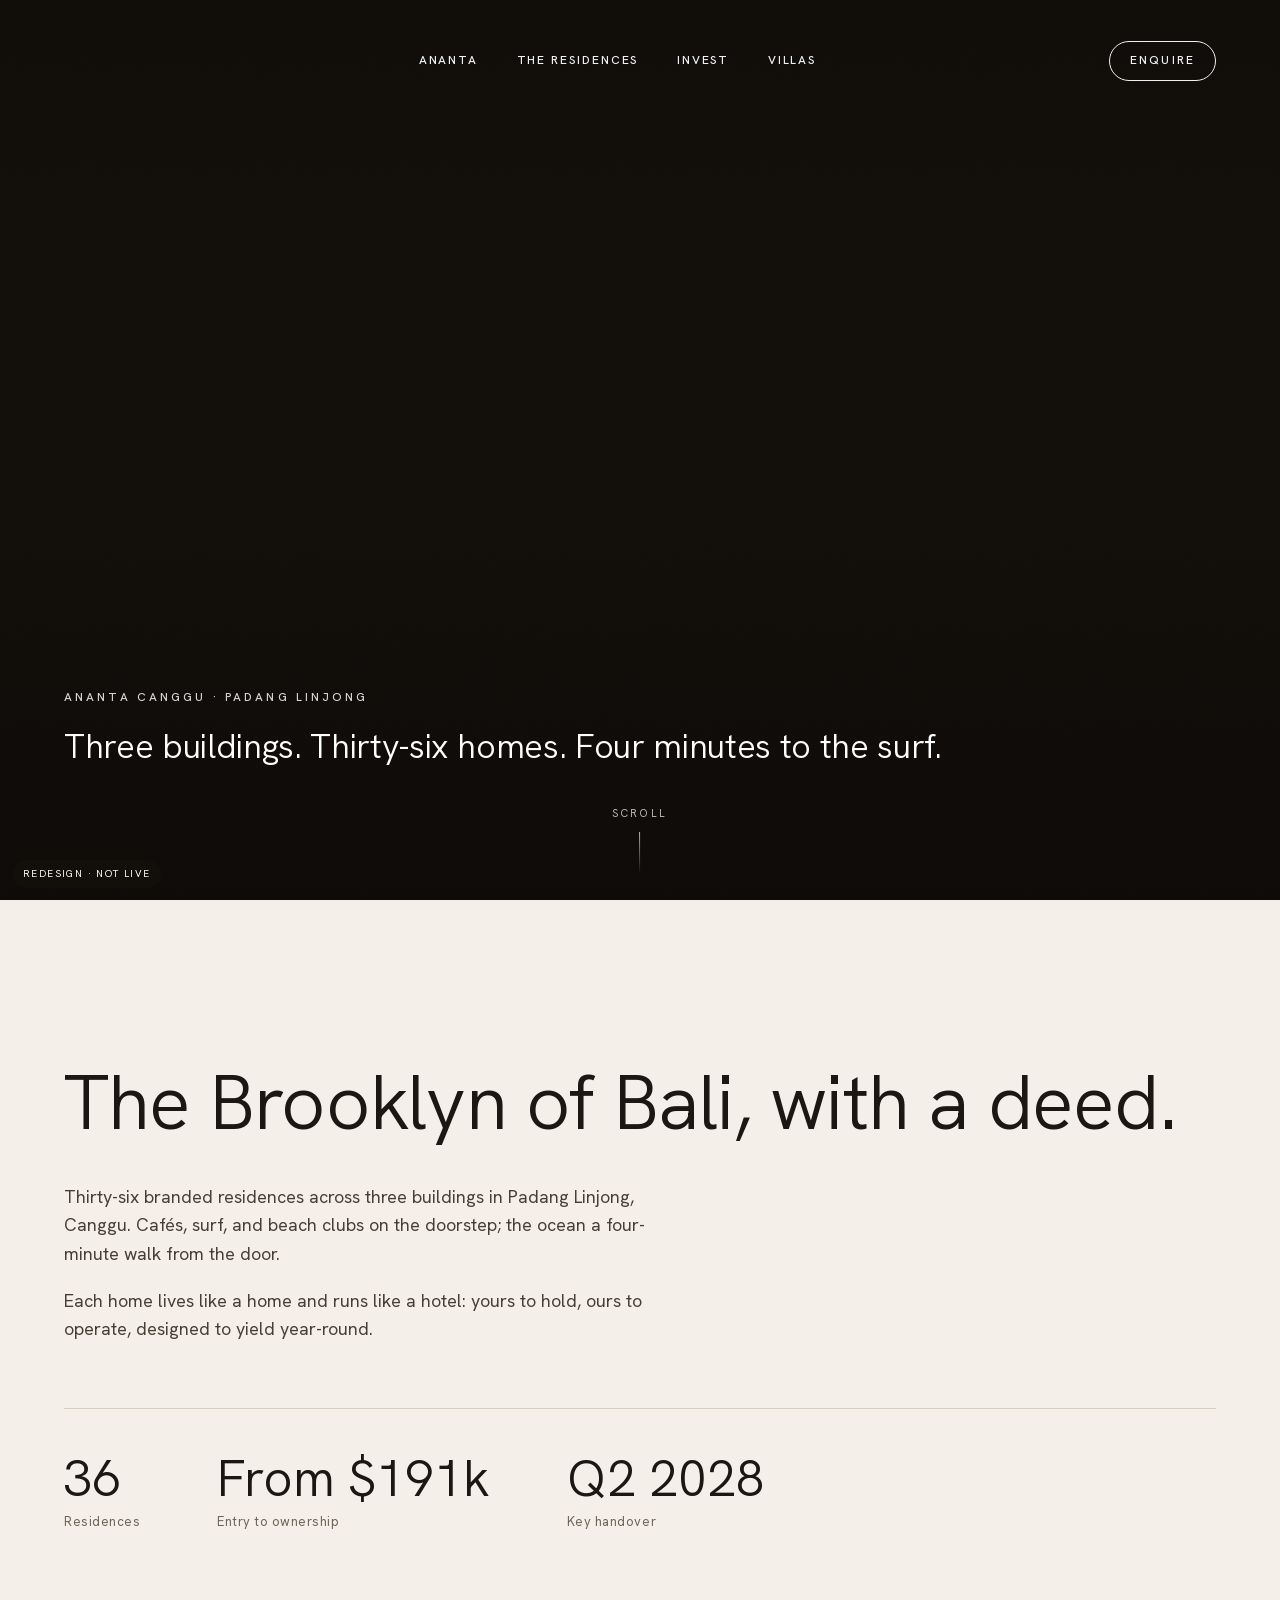
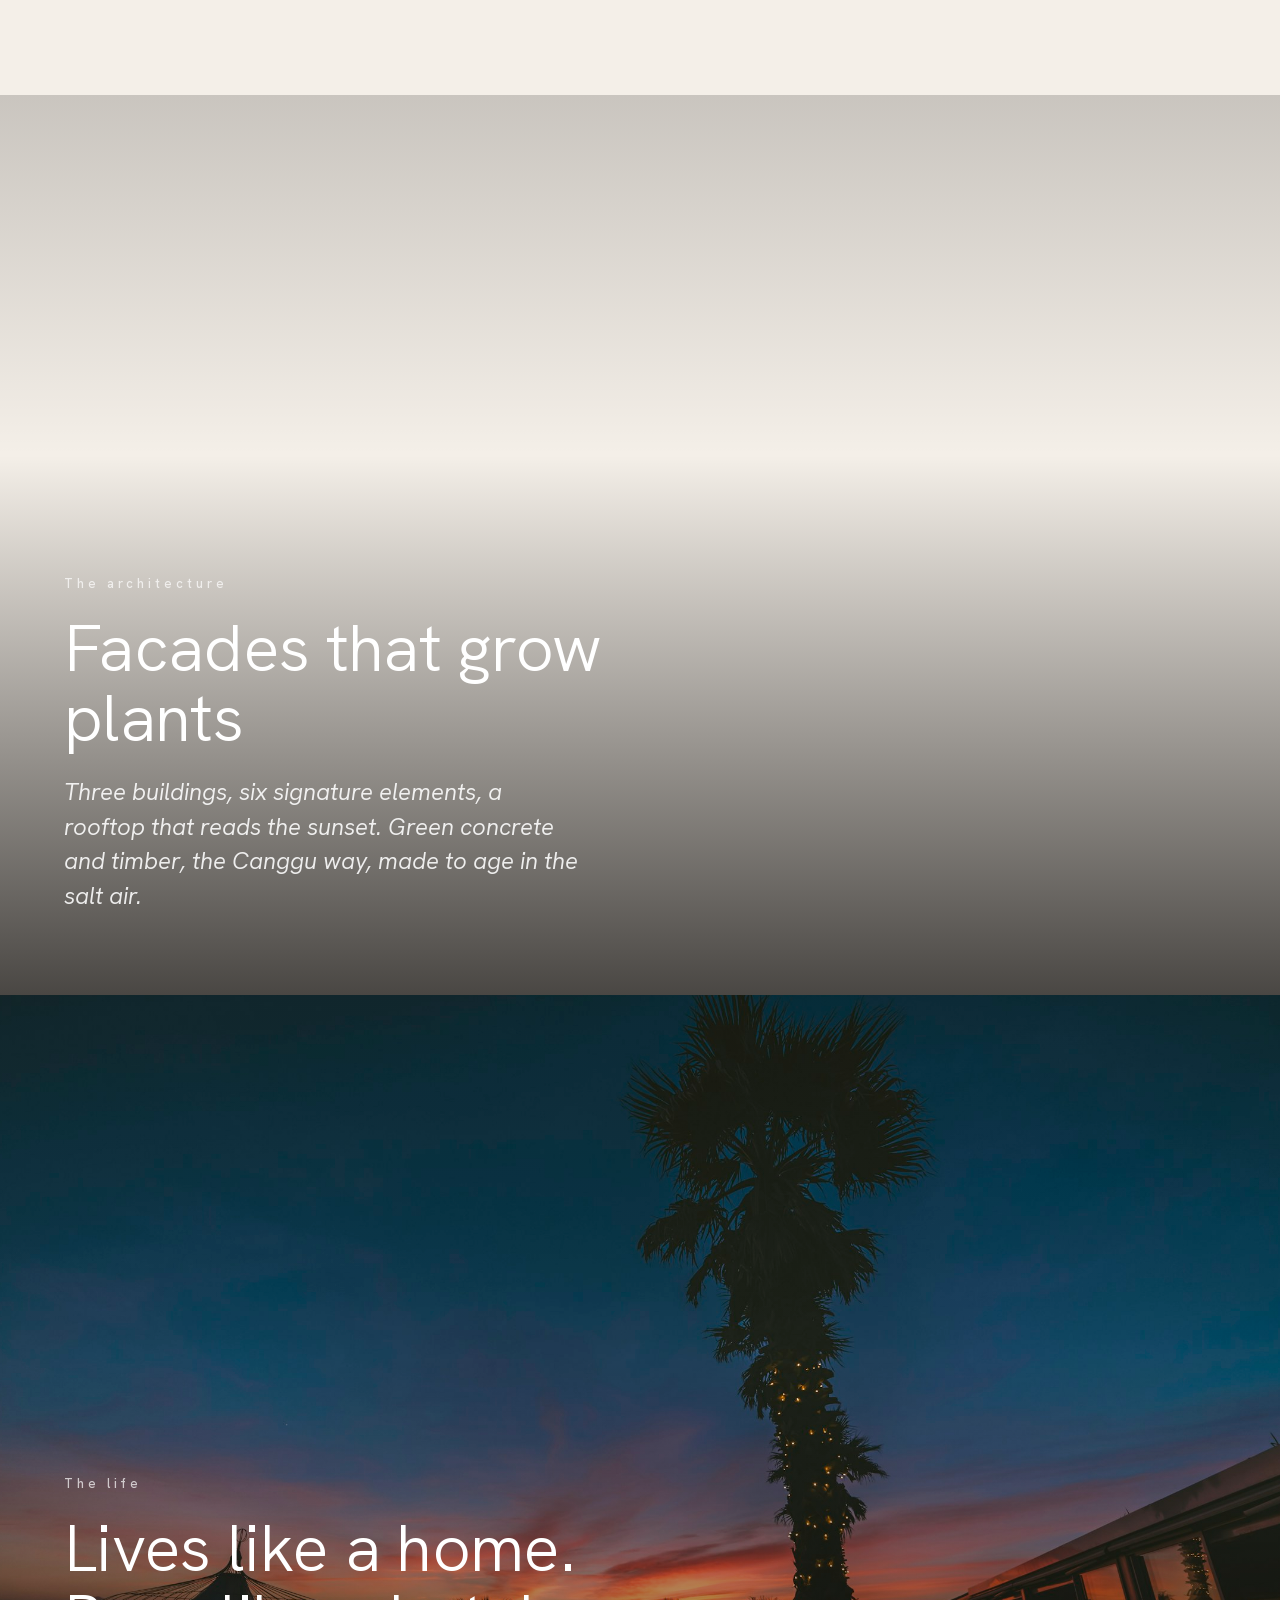
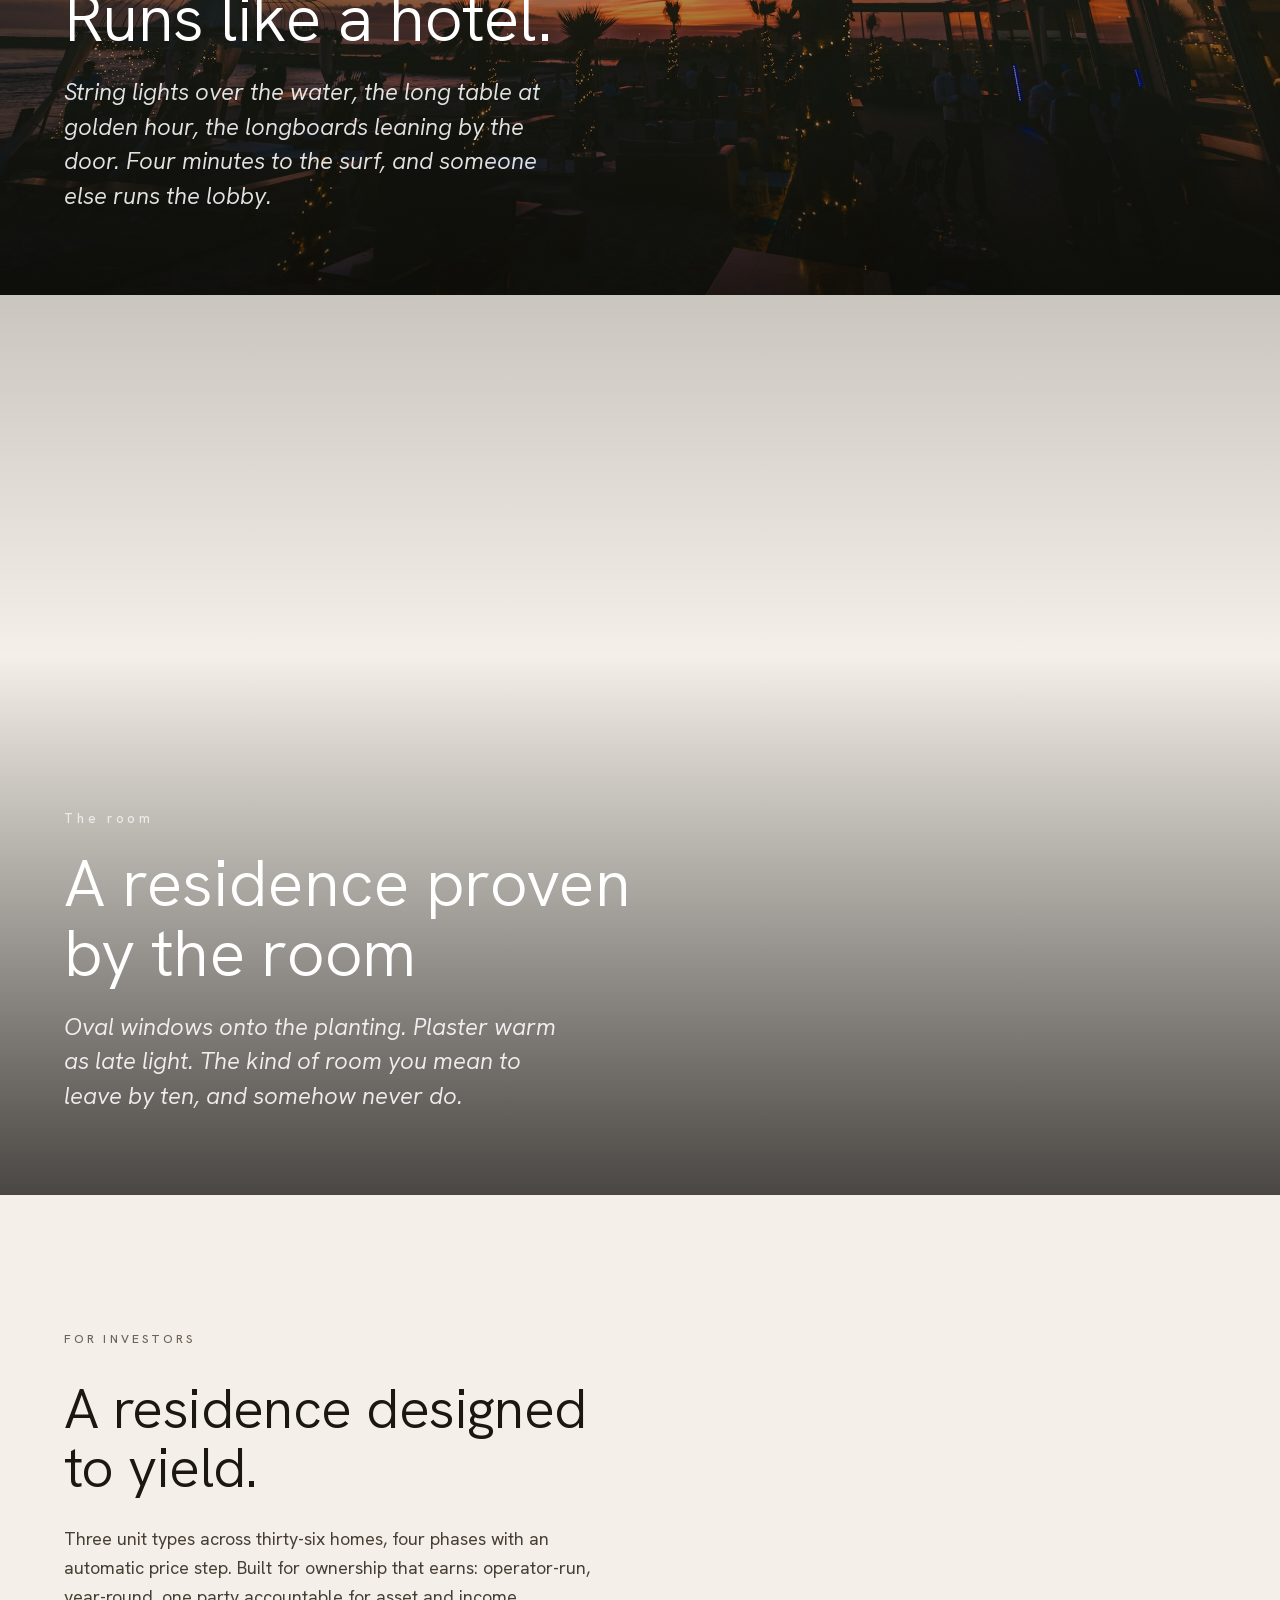
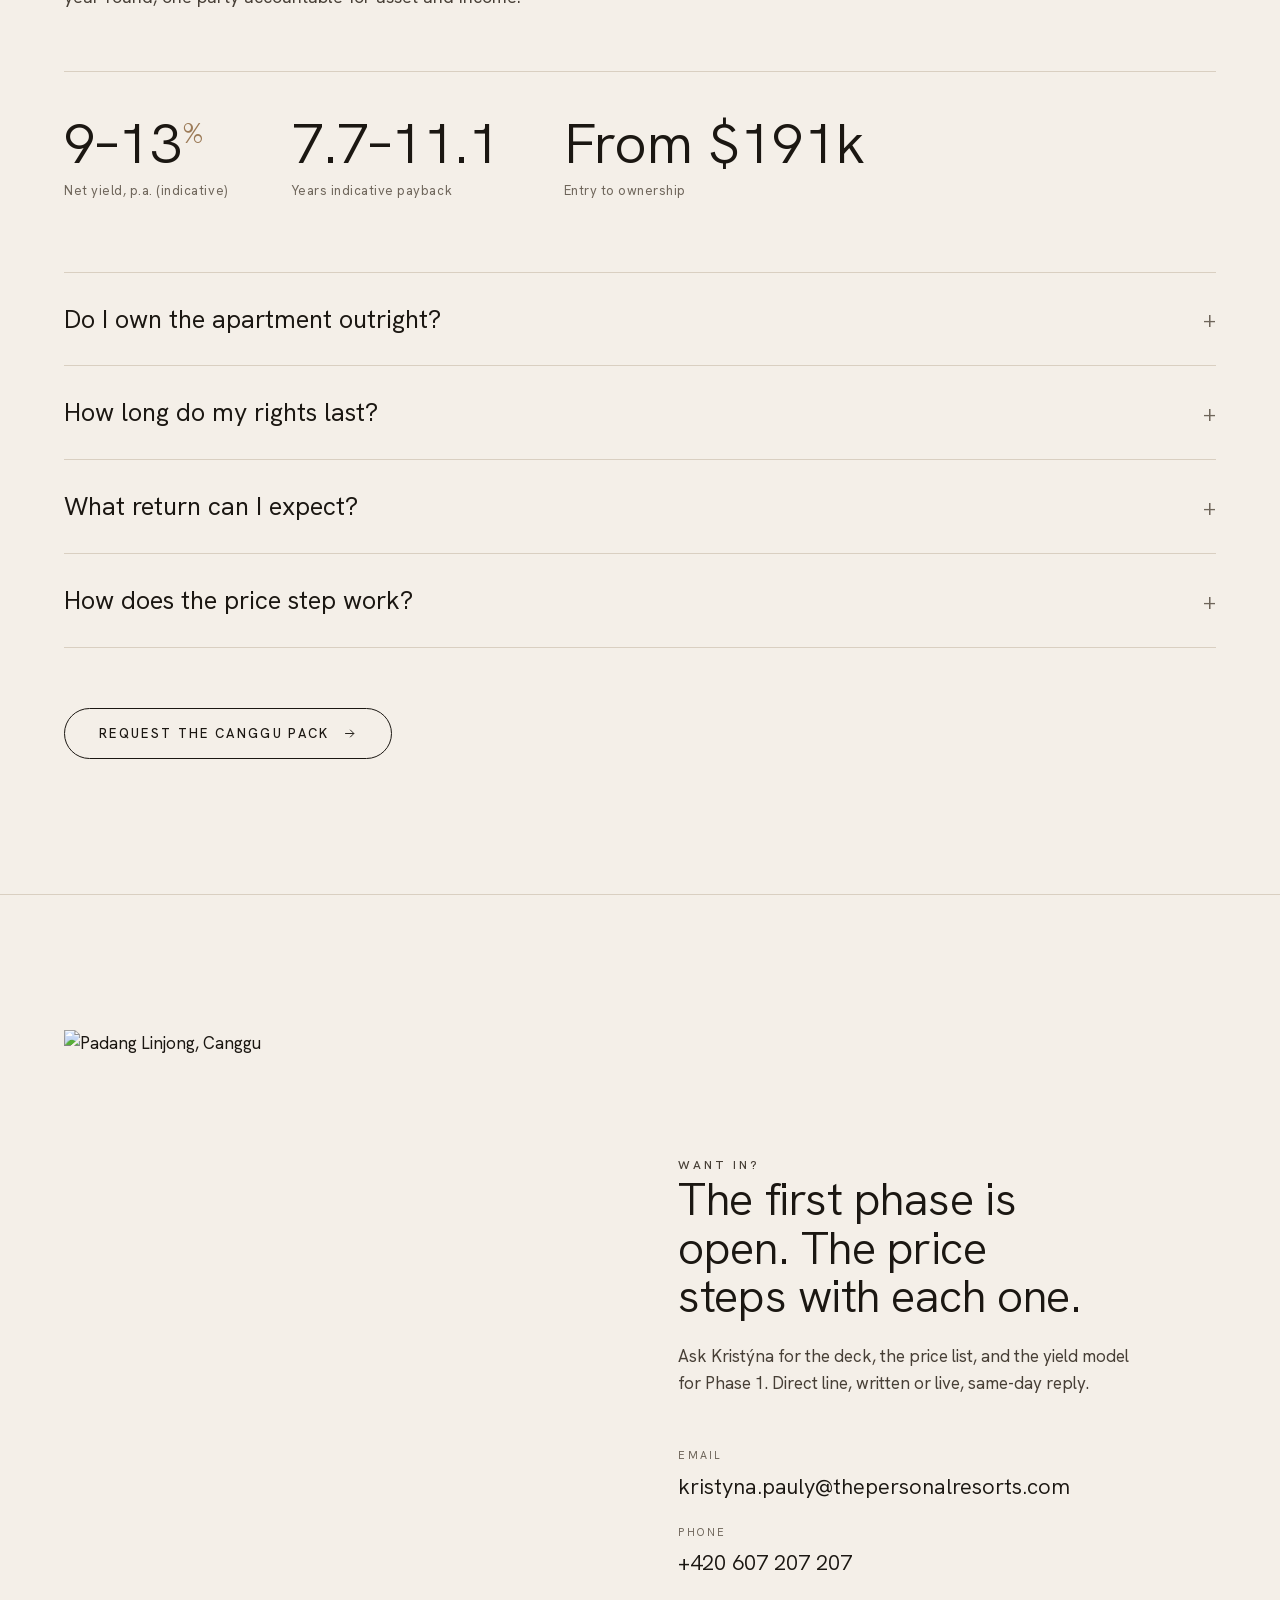
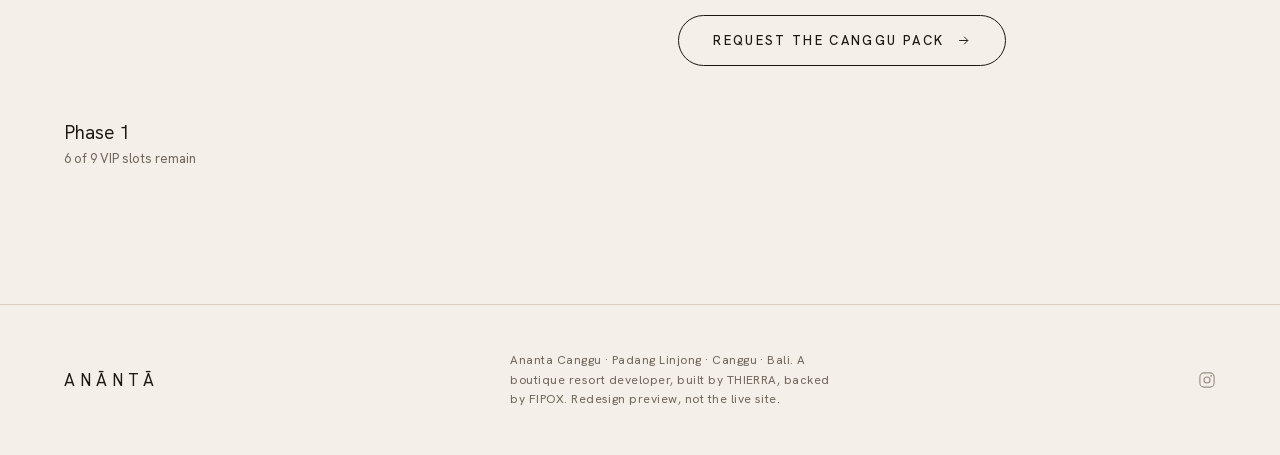
==== commit 6ff8bb00: "Redesign: font na Hanken Grotesk (hba-like clean sans, free, self-hosted) - Display + body font z Fr" ====
--- a/apartments/index.html
+++ b/apartments/index.html
@@ -12,8 +12,7 @@
 <meta property="og:image" content="/apartments/og-image.jpg">
 <link rel="icon" type="image/png" sizes="32x32" href="/favicon-32.png">
 <link rel="apple-touch-icon" sizes="180x180" href="/apple-touch-icon.png">
-<link rel="preload" href="/fonts/fraunces-wght-normal.woff2" as="font" type="font/woff2" crossorigin>
-<link rel="preload" href="/fonts/general-sans-400.woff2" as="font" type="font/woff2" crossorigin>
+<link rel="preload" href="/fonts/hanken-grotesk-normal.woff2?v=2" as="font" type="font/woff2" crossorigin>
 <link rel="stylesheet" href="/site.css">
 <script>document.documentElement.classList.add('js')</script>
 <style>.js [data-split],.js [data-reveal]{opacity:0}</style>
--- a/site.css
+++ b/site.css
@@ -9,12 +9,14 @@
 @font-face{font-family:'General Sans';src:url('/fonts/general-sans-400.woff2') format('woff2');font-weight:400;font-style:normal;font-display:swap}
 @font-face{font-family:'General Sans';src:url('/fonts/general-sans-500.woff2') format('woff2');font-weight:500;font-style:normal;font-display:swap}
 @font-face{font-family:'General Sans';src:url('/fonts/general-sans-600.woff2') format('woff2');font-weight:600;font-style:normal;font-display:swap}
+@font-face{font-family:'Hanken Grotesk';src:url('/fonts/hanken-grotesk-normal.woff2?v=2') format('woff2');font-weight:300 700;font-style:normal;font-display:swap}
+@font-face{font-family:'Hanken Grotesk';src:url('/fonts/hanken-grotesk-italic.woff2?v=2') format('woff2');font-weight:300 700;font-style:italic;font-display:swap}
 
 :root{
   --cream:#F4EFE8;--cream-2:#EAE2D5;--ink:#1B1712;--soft:#6E655A;--line:#D9CFC1;
   --dark:#14100C;--accent:#9C7B58;
-  --serif:'Fraunces',Georgia,'Times New Roman',serif;
-  --sans:'General Sans',system-ui,-apple-system,sans-serif;
+  --serif:'Hanken Grotesk',system-ui,sans-serif;  /* display family = hba-like grotesk sans (was Fraunces serif) */
+  --sans:'Hanken Grotesk',system-ui,-apple-system,sans-serif;
   --pad:clamp(20px,5vw,90px);--ease:cubic-bezier(.22,.61,.36,1);
 }
 *{margin:0;padding:0;box-sizing:border-box}
@@ -235,3 +237,22 @@
 .contact__actions{margin-top:34px;display:flex;flex-wrap:wrap;gap:14px}
 .btn--ghost{background:none;border:1px solid var(--line);color:var(--ink)}
 .btn--ghost:hover{background:var(--ink);color:var(--cream);border-color:var(--ink)}
+
+/* Who we are — brand-level intro (hba-style editorial), sits right under the hero */
+.brandintro{background:var(--cream);padding:clamp(90px,16vh,180px) var(--pad);border-bottom:1px solid var(--line)}
+.brandintro__grid{display:grid;grid-template-columns:1.05fr 1fr;gap:clamp(28px,5vw,86px);align-items:start}
+.brandintro__head{font-size:clamp(30px,4.2vw,58px);max-width:15ch}
+.brandintro__body{padding-top:clamp(6px,1vw,16px)}
+.brandintro__body .lede{margin-bottom:22px}
+.brandintro__img{margin-top:clamp(50px,8vh,100px);width:100%;aspect-ratio:16 / 7;overflow:hidden}
+.brandintro__img img{width:100%;height:100%;object-fit:cover}
+@media(max-width:860px){.brandintro__grid{grid-template-columns:1fr;gap:22px}.brandintro__img{aspect-ratio:16 / 10}}
+
+/* For-investors bridge: the life → the return, with a clear, prominent deck CTA */
+.bridge{text-align:center}
+.bridge__inner{max-width:780px;margin:0 auto}
+.bridge__head{font-size:clamp(32px,5vw,68px);margin-top:8px}
+.bridge__lead{margin:26px auto 0;max-width:52ch;font-size:clamp(16px,1.3vw,19px);color:#473f36}
+.bridge__cta{margin-top:42px;display:flex;flex-direction:column;align-items:center;gap:14px}
+.bridge__cta-note{font-family:var(--sans);font-size:13px;letter-spacing:.01em;color:var(--soft)}
+.btn--lg{padding:19px 42px;font-size:14px}
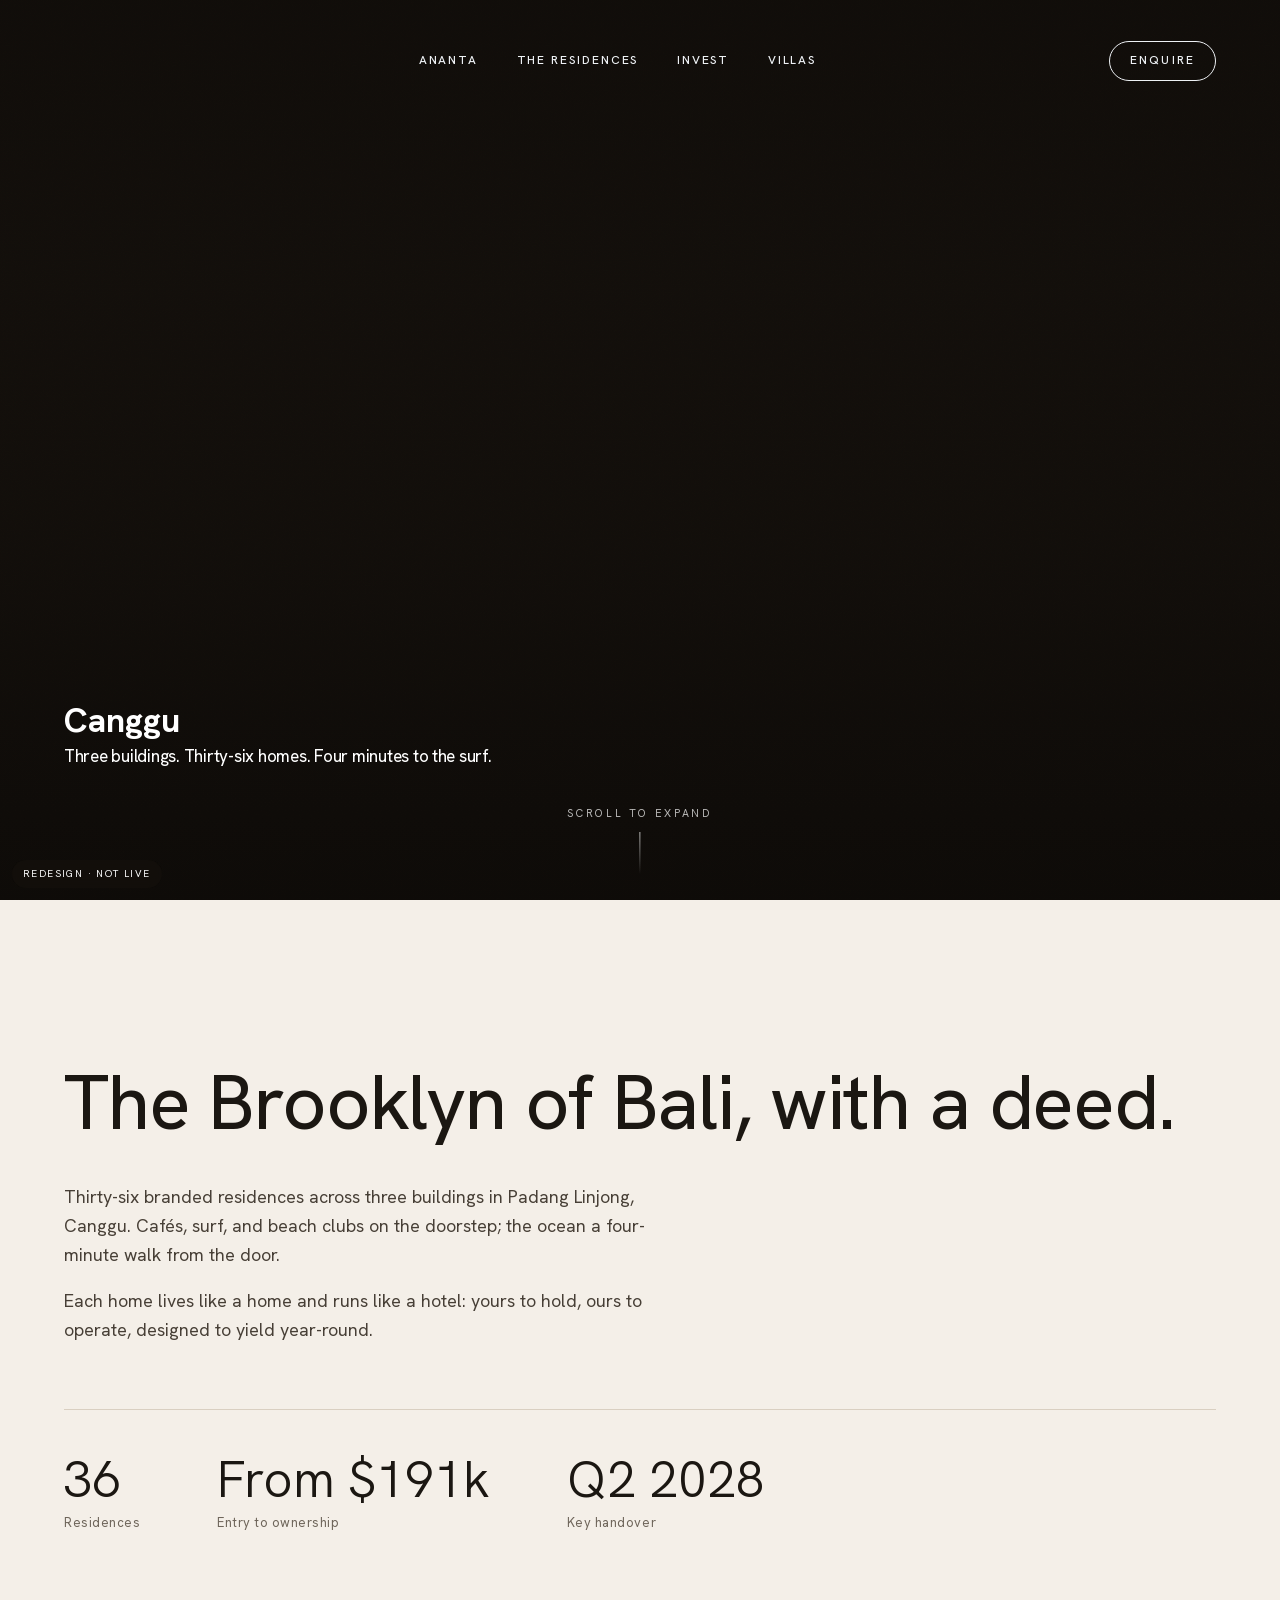
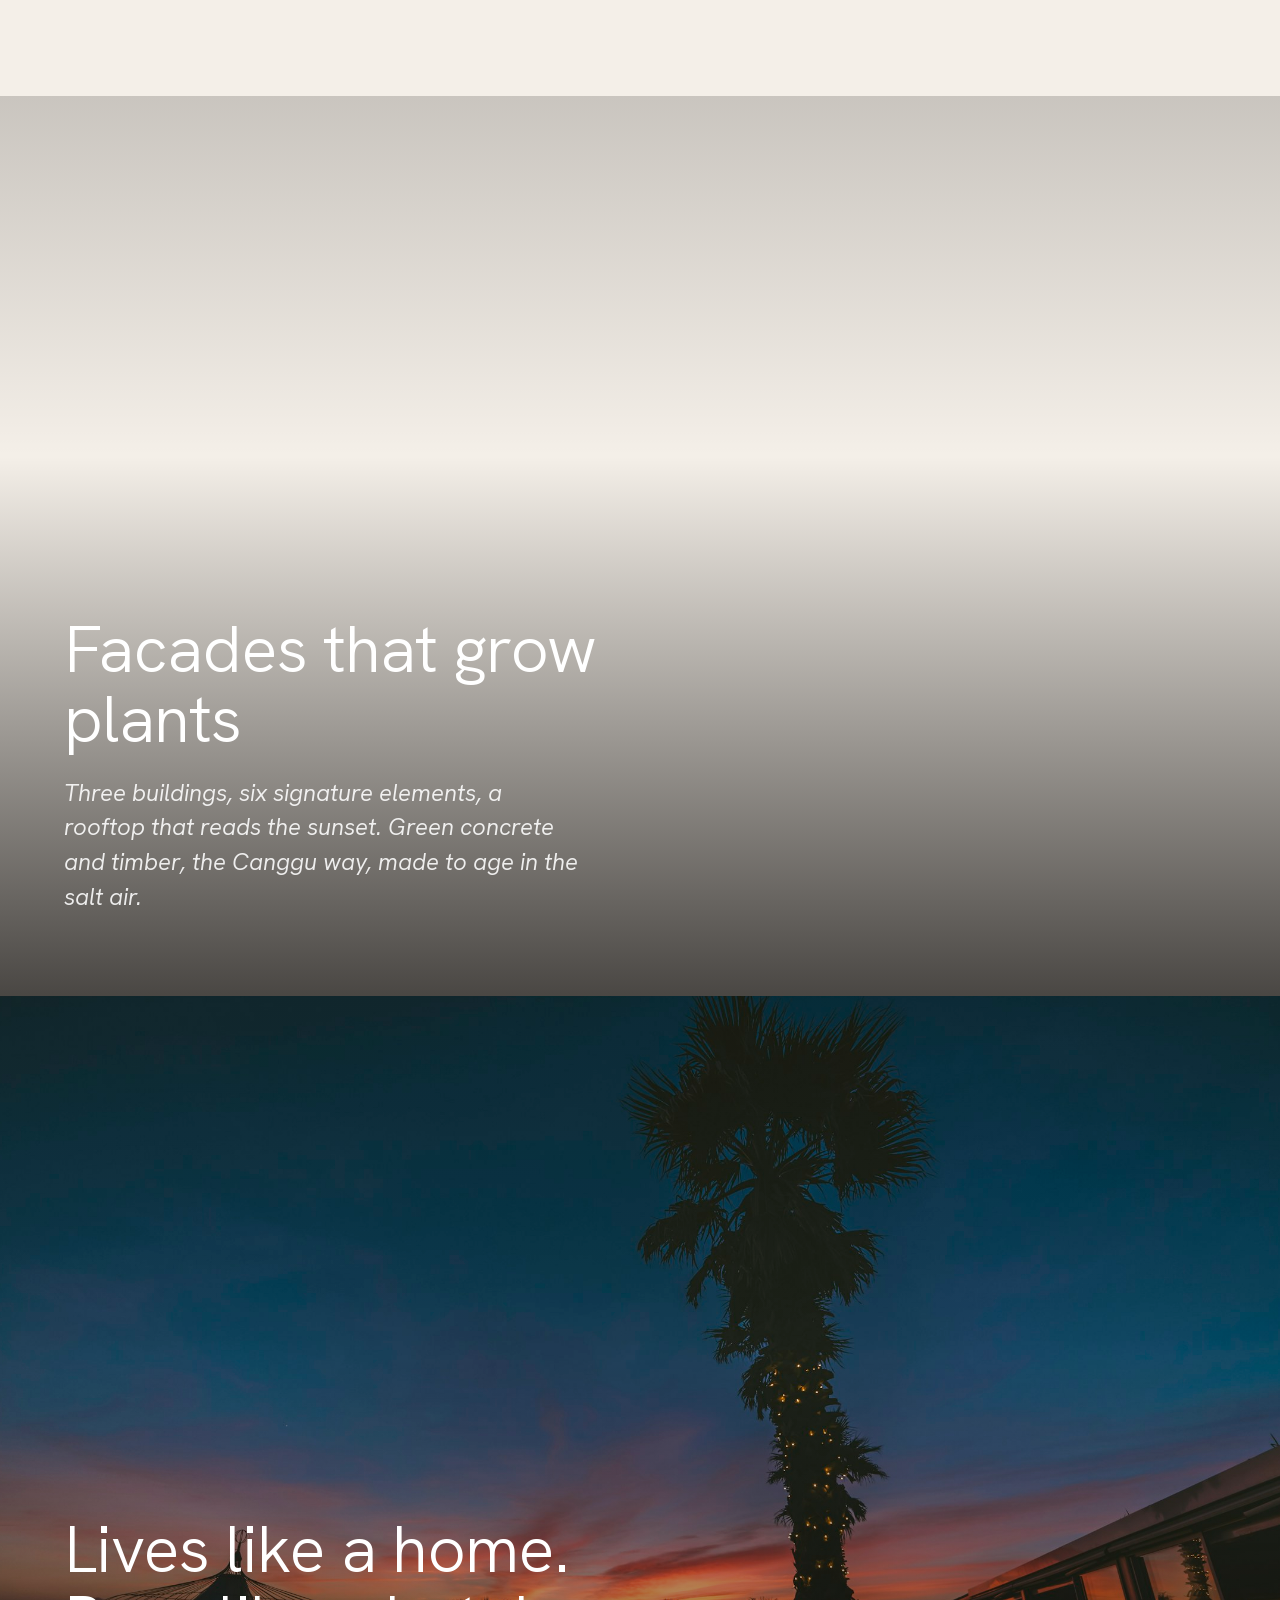
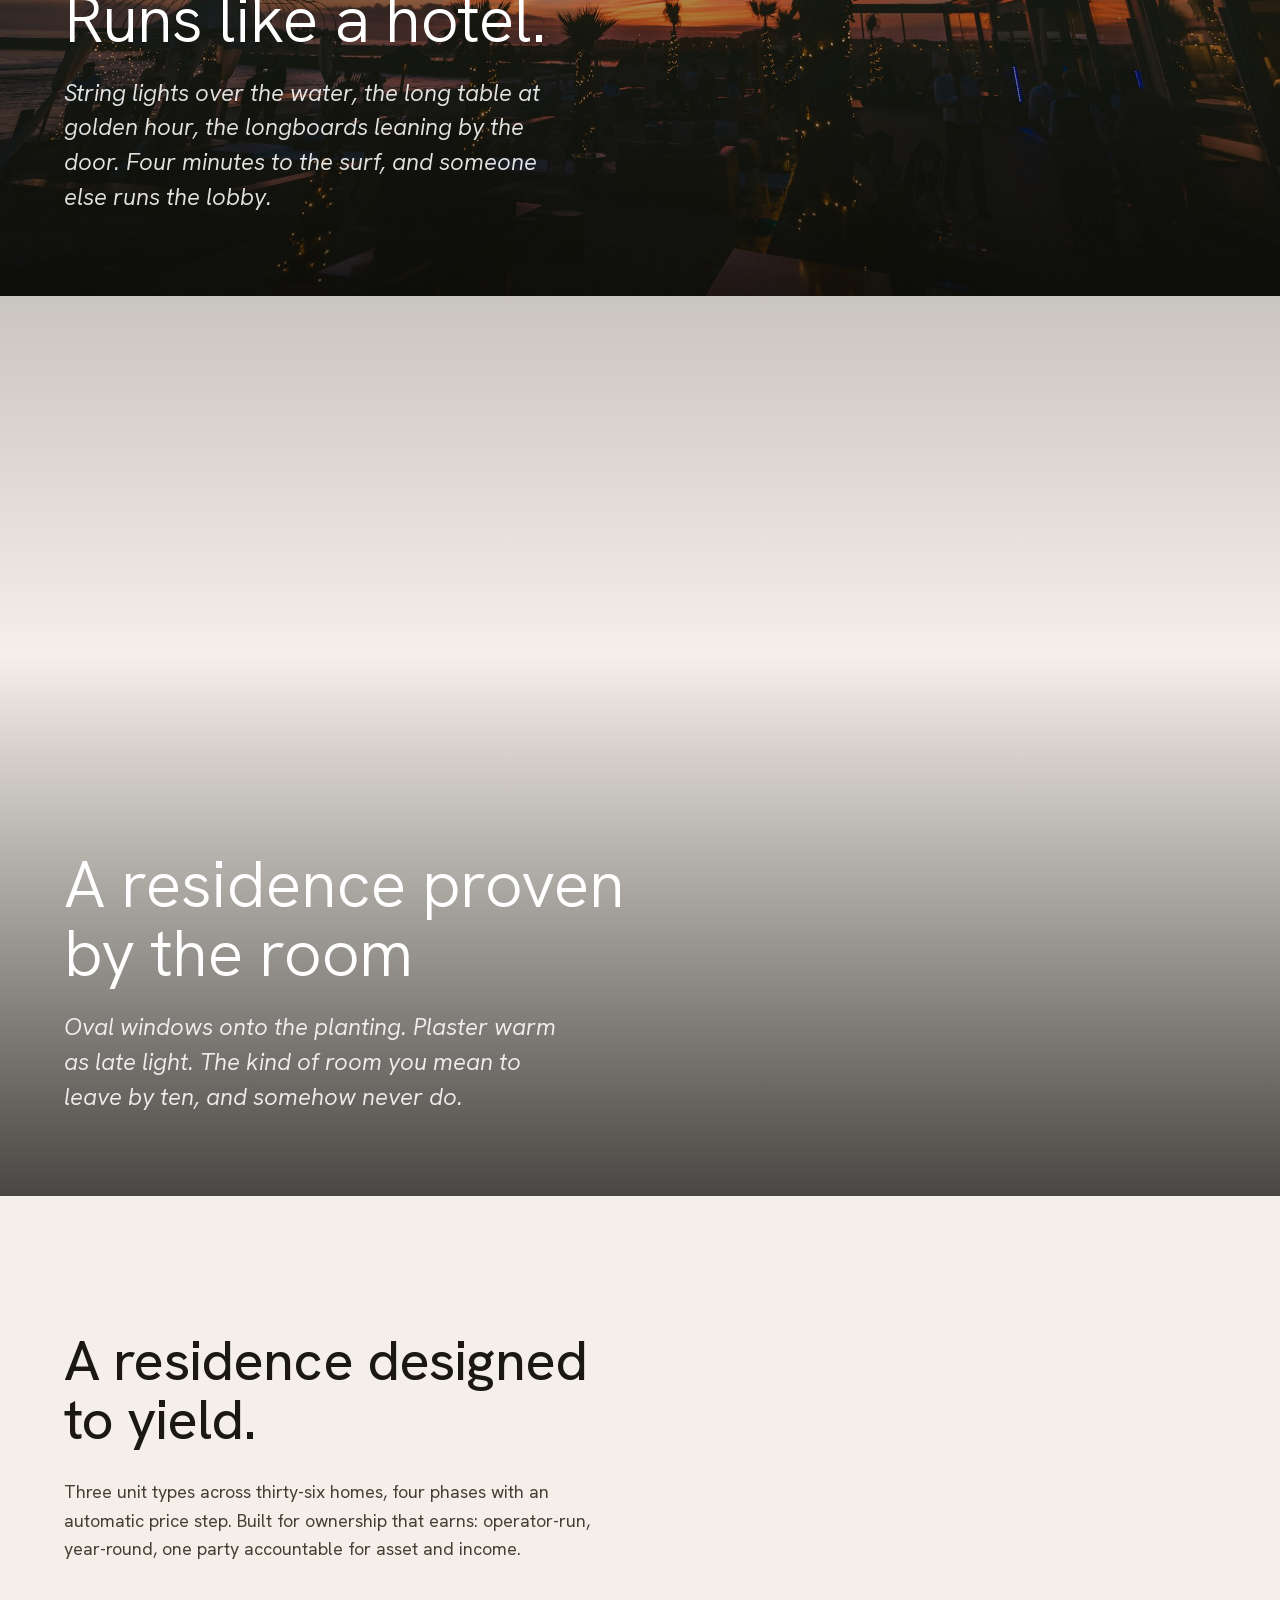
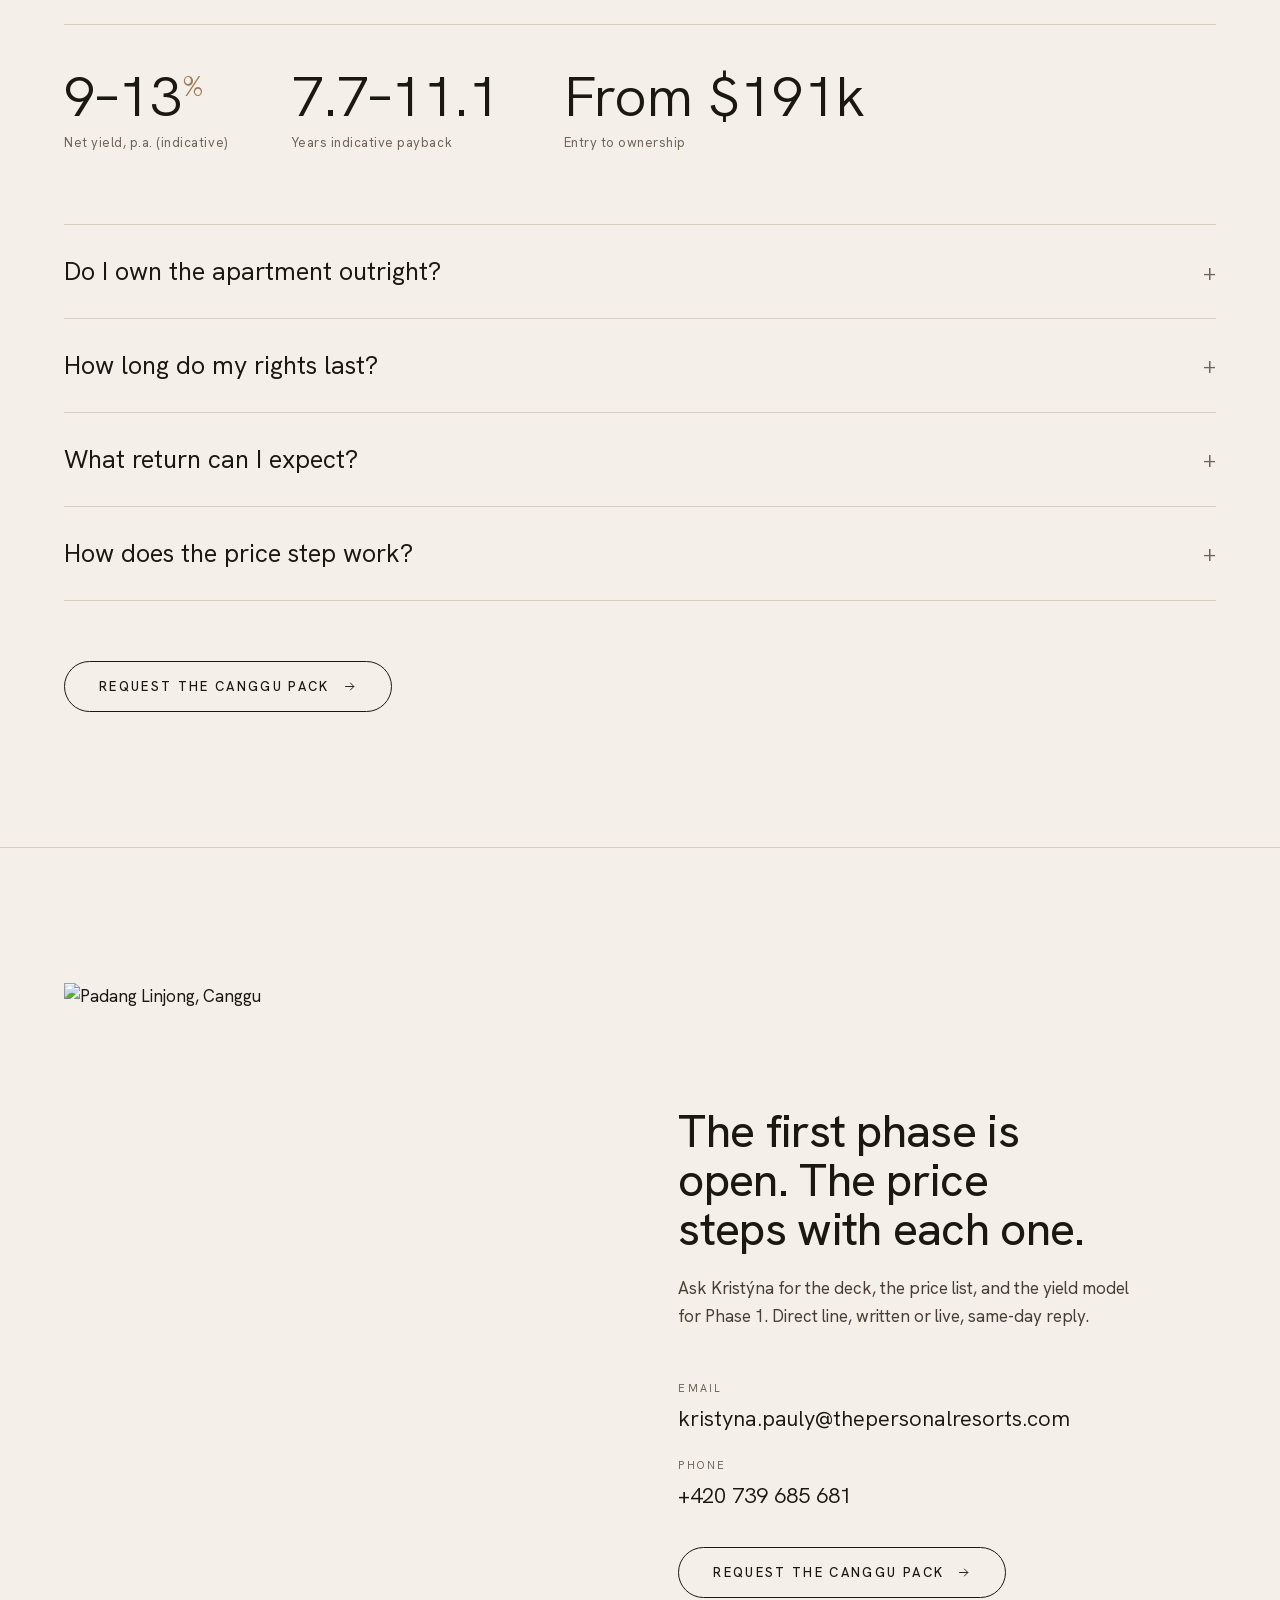
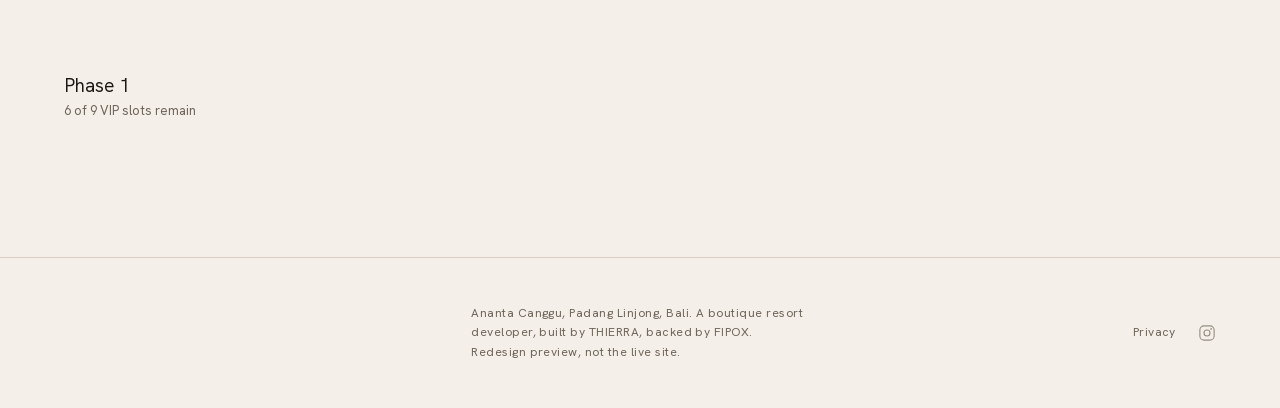
==== commit 7400fedf: "Contact: update Kristýna's phone to +420 739 685 681 across landing + both subpages (EN pages carrie" ====
--- a/apartments/index.html
+++ b/apartments/index.html
@@ -15,7 +15,7 @@
 <link rel="preload" href="/fonts/hanken-grotesk-normal.woff2?v=2" as="font" type="font/woff2" crossorigin>
 <link rel="stylesheet" href="/site.css">
 <script>document.documentElement.classList.add('js')</script>
-<style>.js [data-split],.js [data-reveal]{opacity:0}</style>
+<style>.js [data-hero-line]{opacity:0}</style>
 </head>
 <body>
 
@@ -47,19 +47,21 @@
 </div>
 
 <!-- HERO -->
-<header class="hero">
-  <div class="hero__media" data-parallax="0.1">
-    <video autoplay muted loop playsinline preload="metadata" poster="/apartments/hero-poster.jpg">
-      <source src="/apartments/hero-m.mp4" type="video/mp4" media="(max-width:768px)">
-      <source src="/apartments/hero.mp4" type="video/mp4">
-    </video>
-  </div>
-  <div class="hero__scrim"></div>
-  <div class="hero__inner">
-    <p class="eyebrow" data-reveal>Ananta Canggu · Padang Linjong</p>
-    <h1 class="display" data-split>Three buildings. Thirty-six homes. Four minutes to the surf.</h1>
-  </div>
-  <div class="scrollcue" aria-hidden="true">Scroll<span></span></div>
+<header class="hero hero--expand">
+  <div class="hero__stage">
+    <div class="hero__media">
+      <video autoplay muted loop playsinline preload="metadata" poster="/apartments/hero-poster.jpg">
+        <source src="/apartments/hero-m.mp4" type="video/mp4" media="(max-width:768px)">
+        <source src="/apartments/hero.mp4" type="video/mp4">
+      </video>
+    </div>
+    <div class="hero__scrim"></div>
+    <div class="hero__inner">
+      <h1 class="hero__brand"><span class="hero__brandmark" aria-hidden="true"></span><span class="sr-only">Ananta </span><span class="hero__brand-place">Canggu</span></h1>
+      <p class="hero__tagline display" data-hero-line>Three buildings. Thirty-six homes. Four minutes to the surf.</p>
+    </div>
+    <div class="scrollcue" aria-hidden="true">Scroll to expand<span></span></div>
+  </div>
 </header>
 
 <!-- INTRO -->
@@ -83,7 +85,6 @@
   <div class="panel__media" data-clip><img src="/apartments/render-rooftop.jpg" alt="Canggu architecture" loading="lazy"></div>
   <div class="panel__scrim"></div>
   <div class="panel__cap">
-    <p class="panel__time" data-reveal>The architecture</p>
     <h2 class="panel__title display" data-split>Facades that grow plants</h2>
     <p class="panel__sensory sensory" data-reveal>Three buildings, six signature elements, a rooftop that reads the sunset. Green concrete and timber, the Canggu way, made to age in the salt air.</p>
   </div>
@@ -93,7 +94,6 @@
   <div class="panel__media" data-clip><img src="/beachclub-amber.jpg" alt="The beach club" loading="lazy"></div>
   <div class="panel__scrim"></div>
   <div class="panel__cap">
-    <p class="panel__time" data-reveal>The life</p>
     <h2 class="panel__title display" data-split>Lives like a home. Runs like a hotel.</h2>
     <p class="panel__sensory sensory" data-reveal>String lights over the water, the long table at golden hour, the longboards leaning by the door. Four minutes to the surf, and someone else runs the lobby.</p>
   </div>
@@ -103,7 +103,6 @@
   <div class="panel__media" data-clip><img src="/apartments/render-bedroom.jpg" alt="The room" loading="lazy"></div>
   <div class="panel__scrim"></div>
   <div class="panel__cap">
-    <p class="panel__time" data-reveal>The room</p>
     <h2 class="panel__title display" data-split>A residence proven by the room</h2>
     <p class="panel__sensory sensory" data-reveal>Oval windows onto the planting. Plaster warm as late light. The kind of room you mean to leave by ten, and somehow never do.</p>
   </div>
@@ -112,7 +111,6 @@
 <!-- INVEST -->
 <section class="section section--cream invest" id="invest">
   <div class="wrap">
-    <p class="eyebrow" data-reveal>For investors</p>
     <h2 class="invest__head display" data-split>A residence designed to yield.</h2>
     <p class="invest__lead" data-reveal>Three unit types across thirty-six homes, four phases with an automatic price step. Built for ownership that earns: operator-run, year-round, one party accountable for asset and income.</p>
     <div class="kpis" data-reveal>
@@ -141,12 +139,11 @@
       <div class="contact__credit"><strong>Phase 1</strong>6 of 9 VIP slots remain</div>
     </div>
     <div>
-      <p class="eyebrow" data-reveal>Want in?</p>
       <h2 class="display" data-split>The first phase is open. The price steps with each one.</h2>
       <p data-reveal>Ask Kristýna for the deck, the price list, and the yield model for Phase 1. Direct line, written or live, same-day reply.</p>
       <div class="contact__lines" data-reveal>
         <label>Email</label><a href="mailto:kristyna.pauly@thepersonalresorts.com">kristyna.pauly@thepersonalresorts.com</a>
-        <label>Phone</label><a href="tel:+420607207207">+420 607 207 207</a>
+        <label>Phone</label><a href="tel:+420739685681">+420 739 685 681</a>
       </div>
       <div style="margin-top:34px" data-reveal>
         <button type="button" class="btn" data-open-modal="pack">Request the Canggu pack
@@ -158,8 +155,11 @@
 
 <footer class="foot">
   <span class="foot__brand">Anāntā</span>
-  <span class="foot__note">Ananta Canggu · Padang Linjong · Canggu · Bali. A boutique resort developer, built by THIERRA, backed by FIPOX. Redesign preview, not the live site.</span>
-  <a class="social-ig" href="https://www.instagram.com/anantavillasbali/" target="_blank" rel="noopener noreferrer" aria-label="Ananta on Instagram"><svg width="18" height="18" viewBox="0 0 24 24" fill="none" stroke="currentColor" stroke-width="1.5"><rect x="2.5" y="2.5" width="19" height="19" rx="5.5"/><circle cx="12" cy="12" r="4"/><circle cx="17.5" cy="6.5" r="1.15" fill="currentColor" stroke="none"/></svg></a>
+  <span class="foot__note">Ananta Canggu, Padang Linjong, Bali. A boutique resort developer, built by THIERRA, backed by FIPOX. Redesign preview, not the live site.</span>
+  <span class="foot__right">
+    <a class="foot__link" href="/privacy/">Privacy</a>
+    <a class="social-ig" href="https://www.instagram.com/anantavillasbali/" target="_blank" rel="noopener noreferrer" aria-label="Ananta on Instagram"><svg width="18" height="18" viewBox="0 0 24 24" fill="none" stroke="currentColor" stroke-width="1.5"><rect x="2.5" y="2.5" width="19" height="19" rx="5.5"/><circle cx="12" cy="12" r="4"/><circle cx="17.5" cy="6.5" r="1.15" fill="currentColor" stroke="none"/></svg></a>
+  </span>
 </footer>
 
 <!-- Lead capture modal -->
@@ -179,12 +179,12 @@
         <label class="modal__check"><input type="checkbox" name="marketing_consent"> <span>I would also like to receive occasional news, updates and investment opportunities from The Personal Resorts BALI s.r.o. I understand that I can unsubscribe at any time. <em>(optional)</em></span></label>
         <div class="cf-turnstile-target"></div>
         <p data-lead-error class="modal__error" style="display:none">Something went wrong and your request was not sent. Please try again.</p>
-        <button class="modal__send" type="submit">Send me the deck →</button>
+        <button class="modal__send" type="submit">Send me the pack →</button>
       </form>
     </div>
     <div id="packSuccess" class="modal__success" style="display:none">
       <p class="tick">✓</p>
-      <h3>Here is your deck.</h3>
+      <h3>Here is your pack.</h3>
       <p class="modal__lead">Open the Canggu investor pack. We'll be in touch shortly.</p>
       <a class="modal__pack-link" href="/apartments/Ananta_Investor_Pack.pdf" target="_blank" rel="noopener">Open investor pack →</a>
     </div>
--- a/site.css
+++ b/site.css
@@ -34,7 +34,7 @@
 
 /* type primitives */
 .eyebrow{font-family:var(--sans);font-weight:500;font-size:12px;letter-spacing:.26em;text-transform:uppercase;color:var(--soft)}
-.display{font-family:var(--serif);font-weight:340;line-height:1.05;letter-spacing:-.01em}
+.display{font-family:var(--serif);font-weight:450;line-height:1.06;letter-spacing:-.015em}
 .lede{font-family:var(--serif);font-weight:330;font-size:clamp(22px,2.6vw,32px);line-height:1.35}
 .sensory{font-family:var(--serif);font-style:italic;font-weight:360;font-size:clamp(18px,2vw,24px);line-height:1.45}
 .ln{will-change:transform}
@@ -60,6 +60,48 @@
 .hero__wordmark{display:block;width:min(62vw,720px);aspect-ratio:782.5 / 153;background-color:#fff;-webkit-mask:url(/ananta-wordmark.svg) center/contain no-repeat;mask:url(/ananta-wordmark.svg) center/contain no-repeat;filter:drop-shadow(0 3px 32px rgba(10,8,6,.42));margin-bottom:clamp(18px,2.4vh,28px)}
 .hero__tag{font-family:var(--serif);font-weight:340;font-size:clamp(19px,2.2vw,30px);line-height:1.22;letter-spacing:-.01em;max-width:22ch;color:#fff;text-shadow:0 2px 28px rgba(10,8,6,.46)}
 .hero__sub{margin-top:26px;font-weight:300;font-size:clamp(15px,1.5vw,18px);color:rgba(255,255,255,.8);max-width:36ch}
+/* landing hero — osmo-style cut-out parallax: palm-free bg plate (far) / dark wordmark+tagline (mid) /
+   palm cutout (near) / cream fade (front, bottom). At rest the fg palms sit over the empty plate so it
+   reads as one beach photo; on scroll the layers drift at different rates (plate lags, wordmark rises,
+   palms rise fastest) and the wordmark is sandwiched between them. The bottom fades into the cream
+   "Who we are" section so the sand/ground connects to the page below. Scoped to .hero--cutout so the
+   shared .hero/.hero__inner/.hero__scrim used by the subpages stay untouched. */
+.hero--cutout{background:var(--cream)}
+.hero__layer{position:absolute;inset:0;will-change:transform}
+.hero__layer picture{display:contents}
+.hero__layer img{width:100%;height:100%;object-fit:cover;display:block}
+.hero--cutout .hero__bg{z-index:1}
+.hero--cutout .hero__bg img{transform:scale(1.2)}
+.hero--cutout .hero__fg{z-index:4;pointer-events:none}
+.hero--cutout .hero__fg img{transform:scale(1.2)}
+/* light atmosphere only — the centre sky stays bright so the dark wordmark reads. soft corner lift + faint top shade, no centre darkening */
+.hero--cutout .hero__scrim{z-index:2;background:radial-gradient(125% 80% at 50% 34%,rgba(255,255,255,.20) 0%,rgba(255,255,255,0) 46%),linear-gradient(180deg,rgba(22,30,36,.14) 0%,rgba(22,30,36,0) 22%,rgba(22,30,36,0) 100%)}
+/* wordmark group sits in the open upper-centre sky — biased up off the geometric centre via the large padding-bottom */
+.hero--cutout .hero__inner{z-index:3;justify-content:center;align-items:center;text-align:center;padding:0 var(--pad) clamp(120px,24vh,260px)}
+.hero--cutout .hero__wordmark{width:min(48vw,580px);background-color:var(--ink);filter:drop-shadow(0 1px 22px rgba(20,24,28,.16));margin-bottom:clamp(14px,2.2vh,24px)}
+.hero--cutout .hero__tag{max-width:26ch;color:var(--ink);text-shadow:none;opacity:.8}
+/* the sand/ground dissolves into the cream "Who we are" section below — osmo "the ground connects to the page" */
+.hero--cutout .hero__fade{position:absolute;left:0;right:0;bottom:-1px;height:42%;z-index:5;pointer-events:none;background:linear-gradient(180deg,rgba(244,239,232,0) 0%,rgba(244,239,232,.4) 50%,rgba(244,239,232,.9) 85%,var(--cream) 100%)}
+.hero--cutout .scrollcue{z-index:6;color:rgba(27,23,18,.55)}
+.hero--cutout .scrollcue span{background:linear-gradient(rgba(27,23,18,.5),rgba(27,23,18,0))}
+/* mobile: portrait composition (palm crowns frame the top corners, see /hero-bali*-m.webp). Barely scale so the framing palms aren't cropped; logo drops into the open mid-sky between palms and beach */
+@media(max-width:768px){
+  .hero--cutout .hero__bg img{transform:scale(1.03)}
+  .hero--cutout .hero__fg img{transform:scale(1.03)}
+  .hero--cutout .hero__inner{justify-content:center;padding:0 var(--pad) clamp(40px,9vh,90px)}
+  .hero--cutout .hero__fade{height:32%}
+}
+/* subpage hero — scroll-expansion: the video starts as a centred card and grows to full-bleed
+   as you scroll (clip-path scrub in /site.js). Scoped to .hero--expand; landing hero untouched.
+   No-JS / reduced-motion: the .js-gated rules drop, leaving a normal full-bleed hero. */
+.hero--expand{background:var(--dark)}
+.hero--expand .hero__stage{position:relative;height:100svh;min-height:560px;overflow:hidden}
+.hero--expand .hero__media{inset:0}
+.hero--expand .scrollcue{z-index:6}
+.js .hero--expand .hero__media{clip-path:inset(12% 10% 23% 10% round 14px);will-change:clip-path}
+@media(max-width:768px){
+  .js .hero--expand .hero__media{clip-path:inset(8% 5% 25% 5% round 12px)}
+}
 .scrollcue{position:absolute;left:50%;bottom:26px;transform:translateX(-50%);color:rgba(255,255,255,.7);font-family:var(--sans);font-size:11px;letter-spacing:.24em;text-transform:uppercase;display:flex;flex-direction:column;align-items:center;gap:9px}
 .scrollcue span{width:1px;height:42px;background:linear-gradient(rgba(255,255,255,.7),rgba(255,255,255,0));animation:cue 2.4s var(--ease) infinite}
 @keyframes cue{0%{transform:scaleY(0);transform-origin:top}45%{transform:scaleY(1);transform-origin:top}55%{transform:scaleY(1);transform-origin:bottom}100%{transform:scaleY(0);transform-origin:bottom}}
@@ -90,18 +132,54 @@
 .project__status{font-family:var(--sans);font-size:12px;letter-spacing:.22em;text-transform:uppercase;color:rgba(255,255,255,.78);margin-bottom:18px;display:flex;align-items:center;gap:10px}
 .project__status::before{content:"";width:7px;height:7px;border-radius:50%;background:var(--accent)}
 .project__name{font-family:var(--serif);font-weight:330;font-size:clamp(38px,6vw,86px);line-height:1;color:#fff}
+/* "Ananta" rendered as the wordmark logo — it's the dominant brand mark, with the place
+   word ("Villas"/"Canggu") set smaller and tucked on the same baseline. Recolored via
+   currentColor (mask technique, same as nav/hero). em units keep both scaling with the
+   responsive heading. The sr-only "Ananta " inside keeps the h2 reading "Ananta Villas". */
+.project__brandmark{display:inline-block;height:.96em;width:calc(.96em * 782.5 / 153);vertical-align:baseline;background-color:currentColor;-webkit-mask:url(/ananta-wordmark.svg) left center/contain no-repeat;mask:url(/ananta-wordmark.svg) left center/contain no-repeat;margin-right:.26em;position:relative;top:.05em}
+.project__place{font-size:.68em}
 .project__meta{list-style:none;font-family:var(--sans);font-size:13.5px;letter-spacing:.02em;color:rgba(255,255,255,.82);text-align:right;line-height:1.9}
 .project__cta{display:inline-flex;align-items:center;gap:10px;margin-top:14px;font-weight:500;font-size:12px;letter-spacing:.2em;text-transform:uppercase;border-bottom:1px solid rgba(255,255,255,.5);padding-bottom:5px}
 
-/* project showcase: tall section, sticky panel, images cross-fade on scroll */
-.showcase{position:relative;height:300vh}
-.showcase__sticky{position:sticky;top:0;height:100svh;display:block;overflow:hidden;color:#fff}
-.showcase__media{position:absolute;inset:0}
-.showcase__img{position:absolute;inset:0;width:100%;height:100%;object-fit:cover;opacity:0}
-.showcase__scrim{position:absolute;inset:0;background:linear-gradient(180deg,rgba(8,6,4,.2),rgba(8,6,4,0)35%,rgba(8,6,4,.8))}
-.showcase__body{position:absolute;left:0;right:0;bottom:0;padding:0 var(--pad) clamp(46px,7vh,86px);display:flex;flex-wrap:wrap;justify-content:space-between;align-items:flex-end;gap:30px}
-.showcase__count{position:absolute;right:var(--pad);top:clamp(90px,14vh,130px);font-family:var(--sans);font-size:12px;letter-spacing:.2em;color:rgba(255,255,255,.6)}
-@media(max-width:768px){.showcase{height:220vh}.showcase__body{flex-direction:column;align-items:flex-start}}
+/* ---------------------------------------------------------------------------
+   Project showcase — hba-style cover-stack. One pinned caption per project; the
+   lead image is full-bleed, each following image is smaller (contained) and slides
+   UP to COVER the previous, which stays behind dimmed — the soft overlap that reads
+   as a blend ("přelínání"). Motion layout (sticky + stacked absolute layers) is gated
+   on .js; without JS / reduced motion the images simply flow, caption pinned at the foot. */
+.showcase{position:relative;background:var(--dark);color:#fff}
+.showcase__sticky{position:relative;display:block;color:inherit;background:var(--dark)}
+.showcase__media{position:relative}
+.showcase__shot{position:relative;display:block;margin:0}
+.showcase__shot img{display:block;width:100%;height:auto;object-fit:cover}
+.showcase__shot--inset{padding:6svh clamp(28px,8vw,120px)}
+.showcase__dim{display:none}
+.showcase__scrim{position:absolute;inset:0;z-index:4;pointer-events:none;background:linear-gradient(180deg,rgba(8,6,4,.34),rgba(8,6,4,0)26%,rgba(8,6,4,0)50%,rgba(8,6,4,.84))}
+.showcase__count{position:absolute;z-index:5;right:var(--pad);top:clamp(90px,14vh,130px);font-family:var(--sans);font-size:12px;letter-spacing:.2em;color:rgba(255,255,255,.62)}
+.showcase__body{position:absolute;z-index:5;left:0;right:0;bottom:0;padding:0 var(--pad) clamp(46px,7vh,86px);display:flex;flex-wrap:wrap;justify-content:space-between;align-items:flex-end;gap:30px}
+/* motion layout: pin the viewport, stack the images as full-screen layers.
+   Each inset's figure is transparent and only its contained image rides up; the
+   dimming is a separate, NON-moving layer (.showcase__dim) that fades in over the
+   scene behind it — so the background darkens in place (like hba) instead of a hard
+   shadow edge sliding up with the image. */
+.js .showcase{height:240vh}
+.js .showcase__sticky{position:sticky;top:0;height:100svh;overflow:hidden}
+.js .showcase__media{position:absolute;inset:0}
+.js .showcase__shot{position:absolute;inset:0;display:grid;place-items:center;will-change:transform}
+.js .showcase__shot--lead{padding:0}
+.js .showcase__shot--lead img{width:100%;height:100svh}
+.js .showcase__shot--inset{padding:0 0 13svh;background:transparent}
+.js .showcase__shot--inset img{width:min(76vw,1180px);height:62svh}
+.js .showcase__dim{display:block;position:absolute;inset:0;background:#080a09;opacity:0;pointer-events:none}
+@media(max-width:768px){
+  .js .showcase{height:220vh}
+  .js .showcase__shot--inset{padding:0 0 16svh}
+  .js .showcase__shot--inset img{width:88vw;height:54svh}
+  .showcase__body{flex-direction:column;align-items:flex-start}
+  /* on mobile the stacked caption rides up onto the image — strengthen the lower scrim so
+     the eyebrow/name keep contrast instead of blending into a bright photo */
+  .showcase__scrim{background:linear-gradient(180deg,rgba(8,6,4,.42),rgba(8,6,4,0)20%,rgba(8,6,4,0)30%,rgba(8,6,4,.55)56%,rgba(8,6,4,.93))}
+}
 
 /* panels (day-in-life / lifestyle) */
 .panel{position:relative;height:100svh;min-height:600px;overflow:hidden}
@@ -112,6 +190,35 @@
 .panel__time{font-family:var(--sans);font-weight:500;font-size:13px;letter-spacing:.3em;color:rgba(255,255,255,.7);margin-bottom:18px}
 .panel__title{font-family:var(--serif);font-weight:330;font-size:clamp(34px,5.2vw,78px);line-height:1.05;color:#fff;margin-bottom:22px}
 .panel__sensory{color:rgba(255,255,255,.88);max-width:40ch}
+
+/* lifestyle moments — compact hover-reveal (replaces 3 full-bleed panels on the landing).
+   Desktop: text list left, image right that swaps on hover. Mobile: stacked cards (img + text). */
+.moments{padding:clamp(80px,13vh,150px) var(--pad);border-top:1px solid var(--line);background:var(--cream)}
+.moments .eyebrow{margin-bottom:clamp(26px,4vh,44px)}
+.moments__grid{display:grid;grid-template-columns:1fr 1.04fr;gap:clamp(30px,5vw,84px);align-items:center}
+.moments__list{list-style:none}
+.moments__item{padding:clamp(20px,3vh,30px) 0;border-top:1px solid var(--line)}
+.moments__item:first-child{border-top:0}
+.moments__time{display:block;font-family:var(--sans);font-weight:500;font-size:12px;letter-spacing:.24em;text-transform:uppercase;color:var(--soft);margin-bottom:12px}
+.moments__title{font-size:clamp(26px,3.3vw,44px);line-height:1.04;color:var(--ink)}
+.moments__copy{margin-top:14px;max-width:44ch;color:#473f36}
+.moments__thumb{display:none}
+.moments__media{position:relative;aspect-ratio:4 / 5;overflow:hidden;background:var(--cream-2)}
+.moments__shot{position:absolute;inset:0;margin:0;opacity:0;transition:opacity .6s var(--ease)}
+.moments__shot.is-active{opacity:1}
+.moments__shot img{width:100%;height:100%;object-fit:cover}
+@media(hover:hover) and (min-width:861px){
+  .moments__item{opacity:.4;cursor:pointer;transition:opacity .4s var(--ease)}
+  .moments__item.is-active{opacity:1}
+  .moments__copy{display:none}
+  .moments__item.is-active .moments__copy{display:block}
+}
+@media(max-width:860px){
+  .moments__grid{grid-template-columns:1fr;gap:0}
+  .moments__media{display:none}
+  .moments__thumb{display:block;margin-top:18px;aspect-ratio:16 / 10;overflow:hidden}
+  .moments__thumb img{width:100%;height:100%;object-fit:cover}
+}
 
 /* invest */
 .invest .eyebrow{margin-bottom:30px}
@@ -157,8 +264,10 @@
 
 /* footer */
 .foot{background:var(--cream);border-top:1px solid var(--line);padding:46px var(--pad);display:flex;flex-wrap:wrap;gap:18px;justify-content:space-between;align-items:center;font-family:var(--sans);font-size:12px;letter-spacing:.04em;color:var(--soft)}
-.foot__brand{font-family:var(--serif);font-size:17px;letter-spacing:.3em;text-transform:uppercase;color:var(--ink)}
+.foot__brand{display:inline-block;height:16px;width:calc(16px * 782.5 / 153);background-color:var(--ink);-webkit-mask:url(/ananta-wordmark.svg) left center/contain no-repeat;mask:url(/ananta-wordmark.svg) left center/contain no-repeat}
 .foot__note{max-width:48ch}
+.foot__right{display:flex;align-items:center;gap:22px}
+.foot__link{color:var(--soft);transition:color .25s}
 .foot a:hover{color:var(--ink)}
 .social-ig{display:inline-flex;opacity:.7;transition:opacity .25s}.social-ig:hover{opacity:1}
 
@@ -196,7 +305,7 @@
   .panel,.hero,.project{min-height:520px}
 }
 @media(prefers-reduced-motion:reduce){
-  html.js [data-split],html.js [data-reveal]{opacity:1!important;transform:none!important}
+  html.js [data-hero-line]{opacity:1!important;transform:none!important}
   .panel__media,.project__media img,.panel__media img{transform:none!important;clip-path:none!important}
   .scrollcue span,.ticker__dot{animation:none}.grain{display:none}
   *{scroll-behavior:auto!important}
@@ -230,6 +339,8 @@
 .team__item{display:flex;flex-direction:column;gap:7px;border-top:1px solid var(--ink);padding-top:18px}
 .team__role{font-family:var(--sans);font-size:11px;letter-spacing:.22em;text-transform:uppercase;color:var(--soft)}
 .team__item strong{font-family:var(--serif);font-weight:360;font-size:clamp(20px,2vw,27px);color:var(--ink);letter-spacing:.01em}
+.team__item a{border-bottom:1px solid var(--line);padding-bottom:1px;transition:border-color .25s}
+.team__item a:hover{border-bottom-color:var(--ink)}
 .team__note{font-family:var(--sans);font-size:13px;color:var(--soft);line-height:1.45}
 @media(max-width:760px){.team__grid{grid-template-columns:1fr 1fr;gap:24px}}
 
@@ -244,9 +355,12 @@
 .brandintro__head{font-size:clamp(30px,4.2vw,58px);max-width:15ch}
 .brandintro__body{padding-top:clamp(6px,1vw,16px)}
 .brandintro__body .lede{margin-bottom:22px}
+/* "Ananta" rendered as the wordmark logo inline in the lede (mask + currentColor, same technique as nav/showcase) */
+.brandmark-inline{display:inline-block;height:.66em;width:calc(.66em * 782.5 / 153);background-color:currentColor;-webkit-mask:url(/ananta-wordmark.svg) left center/contain no-repeat;mask:url(/ananta-wordmark.svg) left center/contain no-repeat;vertical-align:baseline;position:relative;top:.02em;margin-right:.14em}
 .brandintro__img{margin-top:clamp(50px,8vh,100px);width:100%;aspect-ratio:16 / 7;overflow:hidden}
-.brandintro__img img{width:100%;height:100%;object-fit:cover}
-@media(max-width:860px){.brandintro__grid{grid-template-columns:1fr;gap:22px}.brandintro__img{aspect-ratio:16 / 10}}
+.brandintro__img--video{aspect-ratio:16 / 9}
+.brandintro__img img,.brandintro__img video{width:100%;height:100%;object-fit:cover}
+@media(max-width:860px){.brandintro__grid{grid-template-columns:1fr;gap:22px}.brandintro__img{aspect-ratio:16 / 10}.brandintro__img--video{aspect-ratio:4 / 3}}
 
 /* For-investors bridge: the life → the return, with a clear, prominent deck CTA */
 .bridge{text-align:center}
